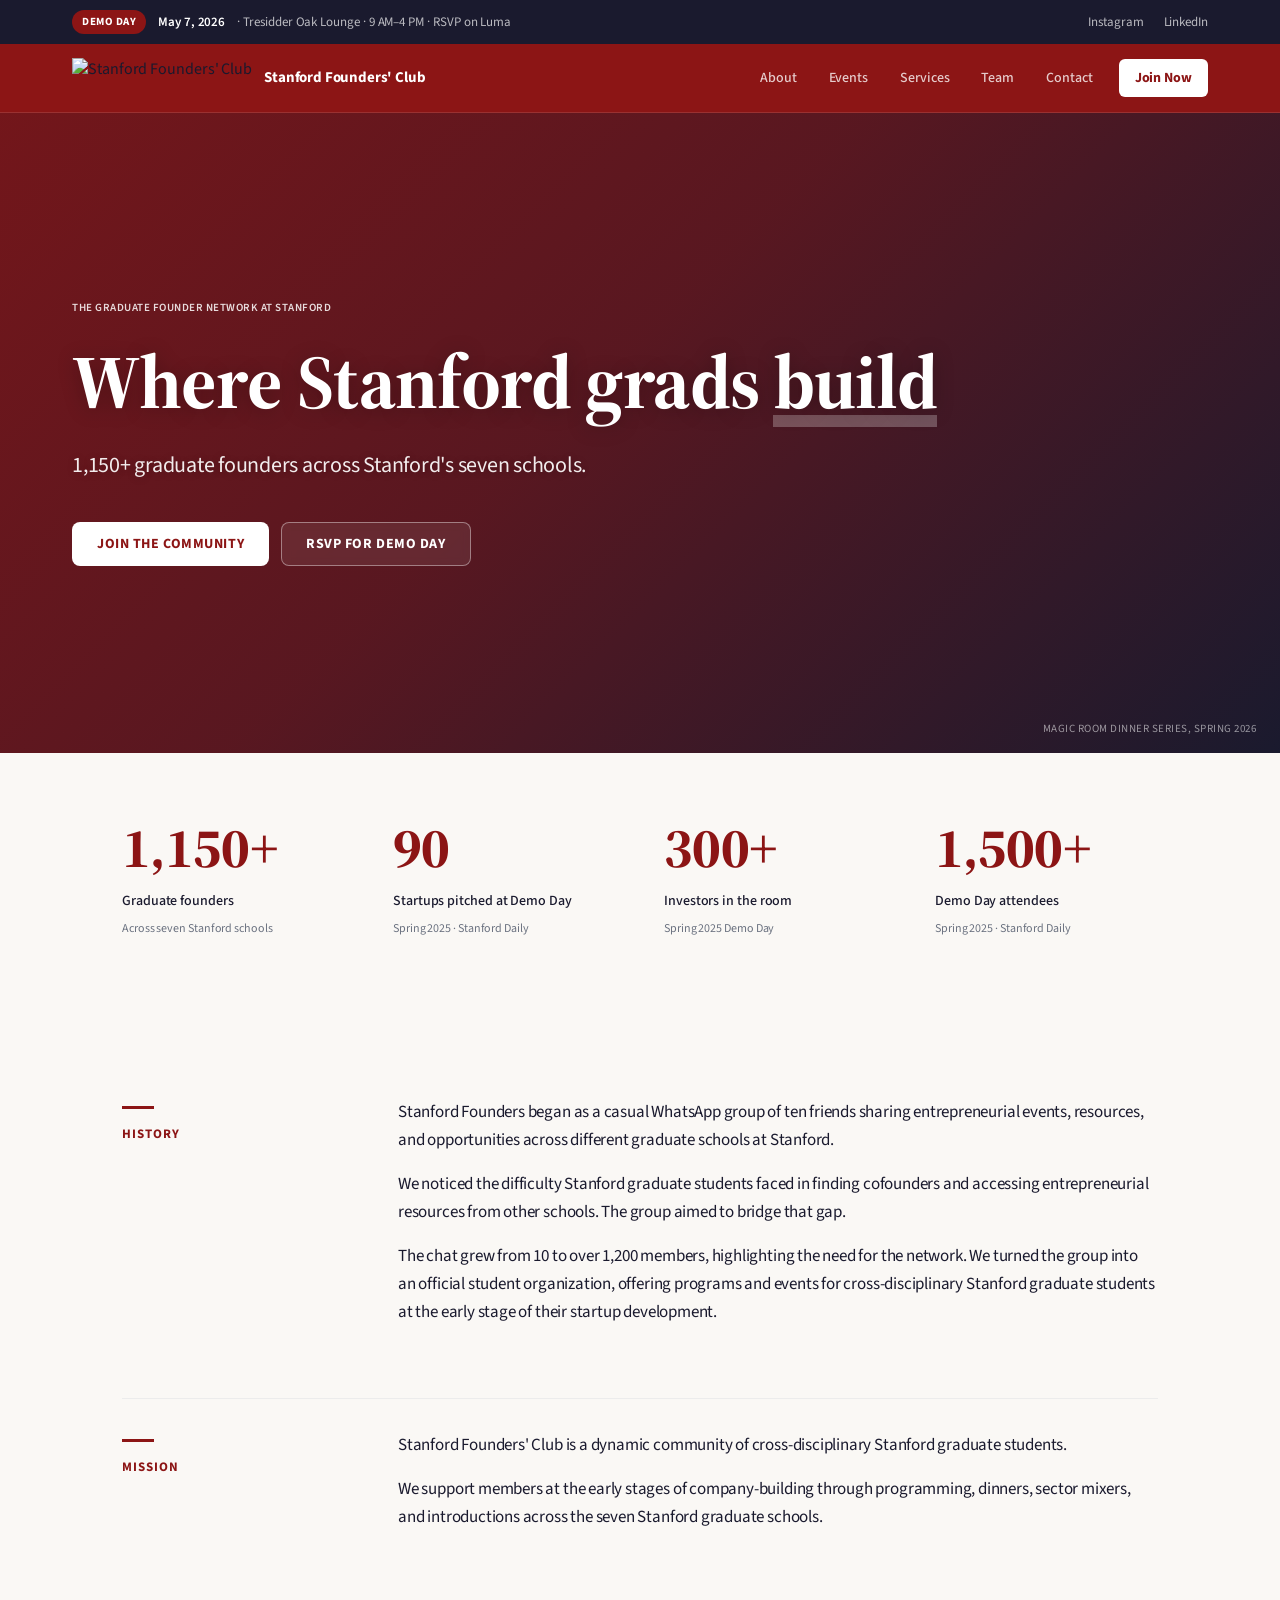
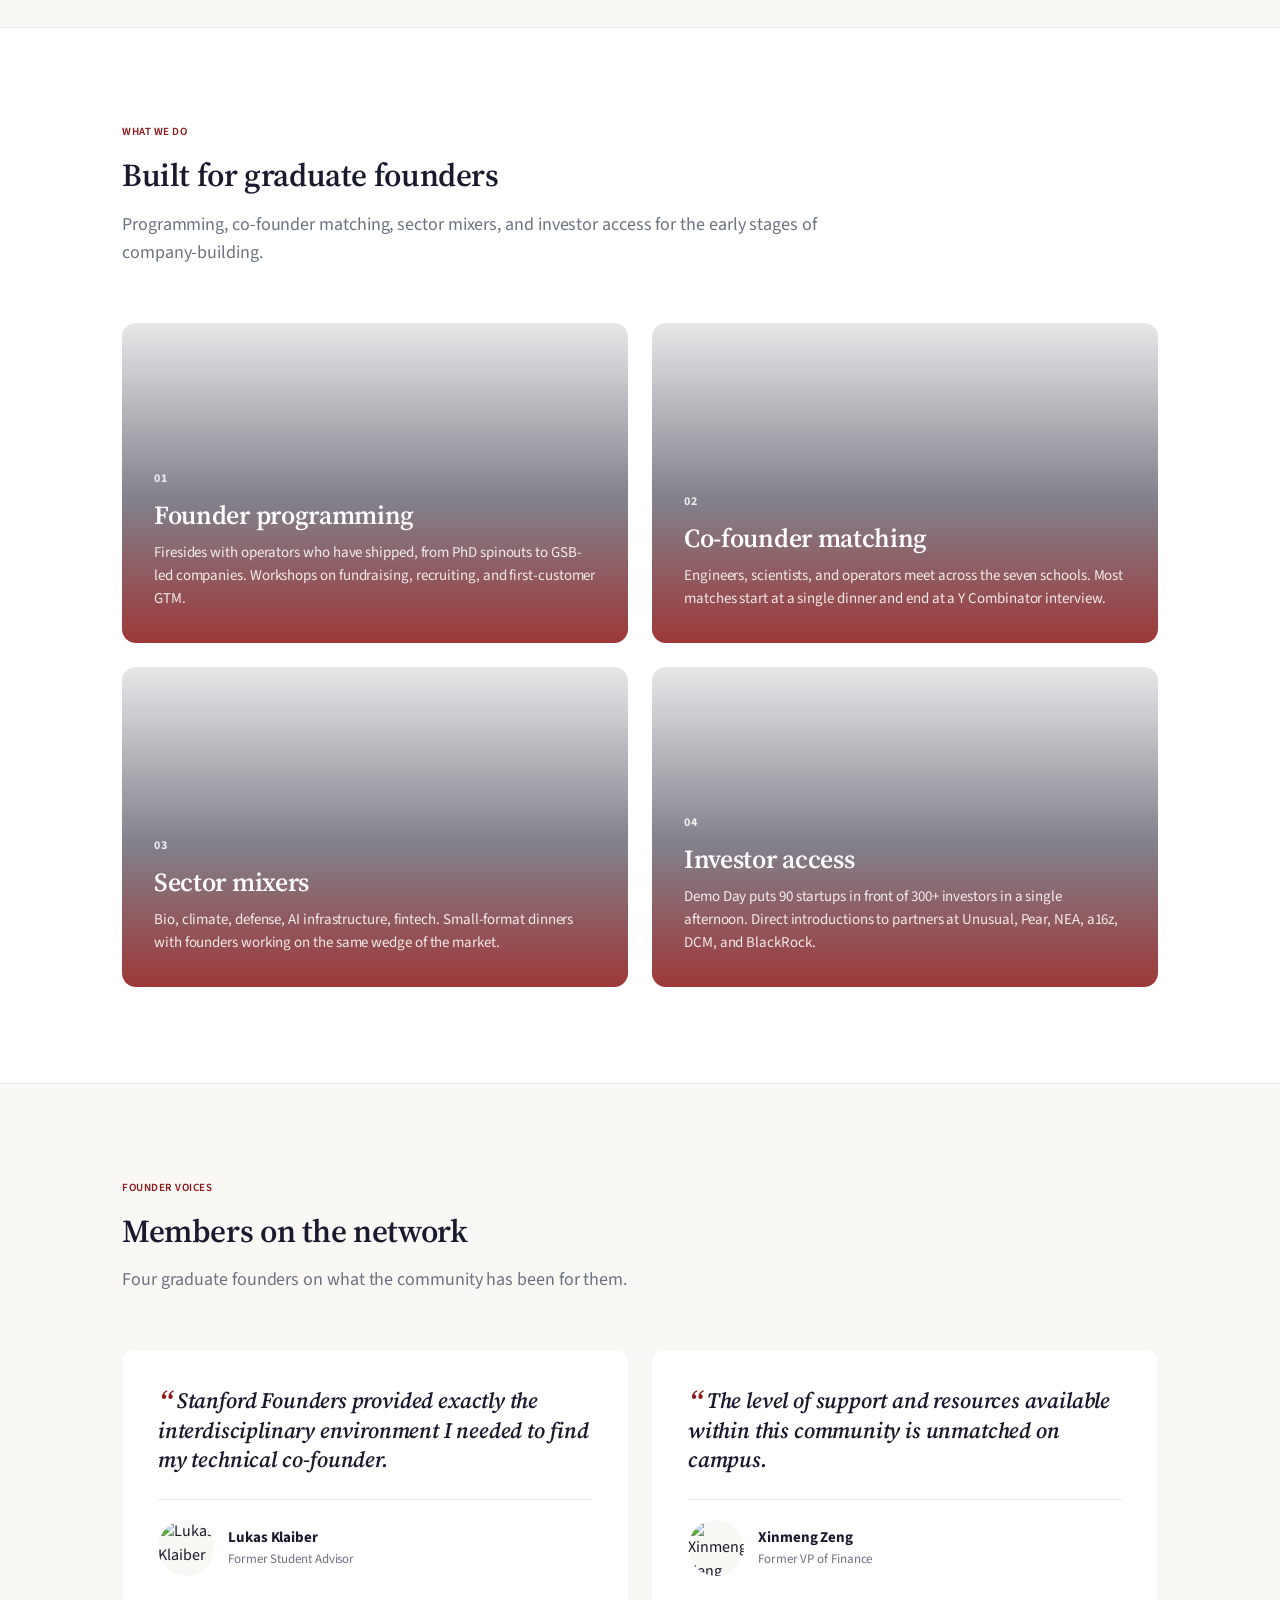
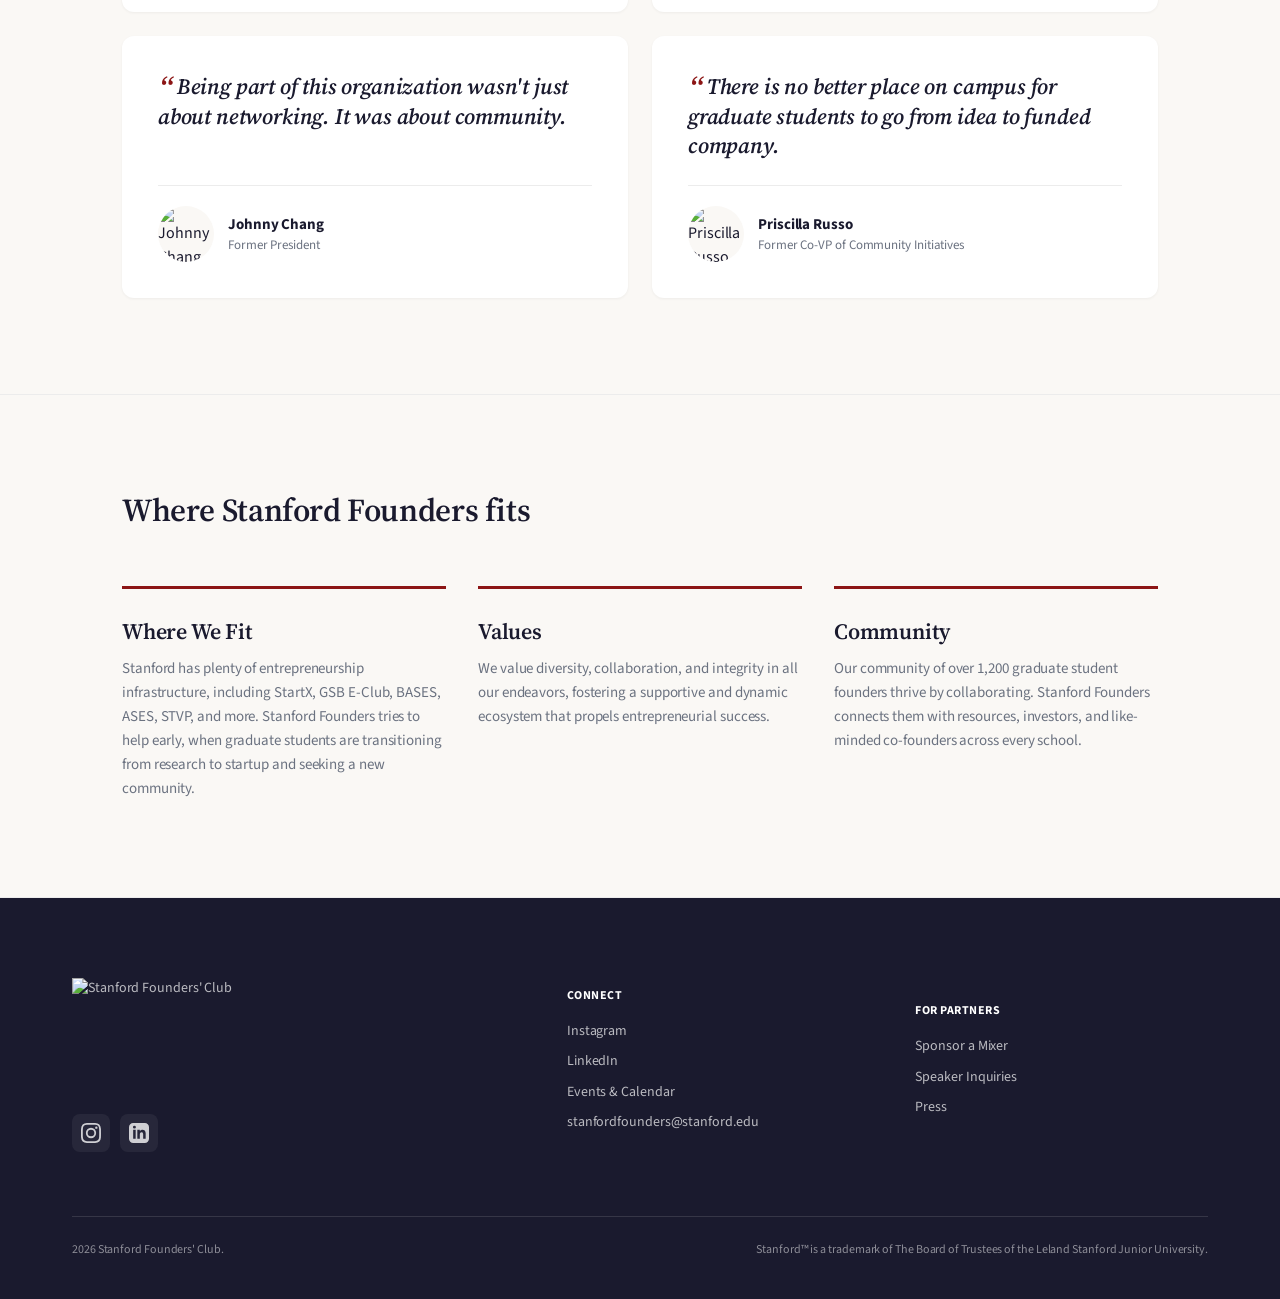
==== index.html @ bdd30718 "content + dark-mode polish home (index.html): - Drop "The shortest path from lab, classroom, or stud" ====
<!DOCTYPE html>
<html lang="en">
<head>
<meta charset="UTF-8">
<meta name="viewport" content="width=device-width, initial-scale=1.0">
<title>Stanford Founders | The graduate founder network at Stanford</title>
<meta name="description" content="Stanford Founders is the graduate founder community at Stanford. 1,150+ members across seven schools. Spring 2025 Demo Day: 90 startups, 300+ investors, 1,500+ attendees.">
<link rel="stylesheet" href="static/css/styles.css">
<script src="static/js/components.js" defer></script>
</head>
<body data-page="home">

<div id="header-placeholder"></div>

<header class="hero-photo">
  <div class="bg" style="background-image: url('images/events/networking-portrait.jpg');"></div>
  <div class="scrim"></div>
  <div class="wrap">
    <div class="eyebrow">The graduate founder network at Stanford</div>
    <h1>Where Stanford grads <span class="accent">build</span></h1>
    <p class="lede">
      1,150+ graduate founders across Stanford's seven schools.
    </p>
    <div class="actions">
      <a href="https://docs.google.com/forms/d/e/1FAIpQLSeqes6iVUMySVnBRsVfj0NS3DglEp27nJAKCu6xW58gtR0faw/viewform" target="_blank" rel="noopener" class="btn on-photo">Join the community</a>
      <a href="https://luma.com/achgqxtn" target="_blank" rel="noopener" class="btn on-photo-secondary">RSVP for Demo Day</a>
    </div>
  </div>
  <div class="photo-credit">Magic Room dinner series, Spring 2026</div>
</header>

<section class="stats">
  <div class="wrap-narrow">
    <div class="stats-grid">
      <div class="stat">
        <div class="num">1,150+</div>
        <div class="label">Graduate founders<span class="source">Across seven Stanford schools</span></div>
      </div>
      <div class="stat">
        <div class="num">90</div>
        <div class="label">Startups pitched at Demo Day<span class="source">Spring 2025 · Stanford Daily</span></div>
      </div>
      <div class="stat">
        <div class="num">300+</div>
        <div class="label">Investors in the room<span class="source">Spring 2025 Demo Day</span></div>
      </div>
      <div class="stat">
        <div class="num">1,500+</div>
        <div class="label">Demo Day attendees<span class="source">Spring 2025 · Stanford Daily</span></div>
      </div>
    </div>
  </div>
</section>

<section class="body tinted">
  <div class="wrap-narrow">
    <div class="prose-grid">
      <div class="label">History</div>
      <div>
        <p>Stanford Founders began as a casual WhatsApp group of ten friends sharing entrepreneurial events, resources, and opportunities across different graduate schools at Stanford.</p>
        <p>We noticed the difficulty Stanford graduate students faced in finding cofounders and accessing entrepreneurial resources from other schools. The group aimed to bridge that gap.</p>
        <p>The chat grew from 10 to over 1,200 members, highlighting the need for the network. We turned the group into an official student organization, offering programs and events for cross-disciplinary Stanford graduate students at the early stage of their startup development.</p>
      </div>
    </div>

    <div class="prose-grid">
      <div class="label">Mission</div>
      <div>
        <p>Stanford Founders' Club is a dynamic community of cross-disciplinary Stanford graduate students.</p>
        <p>We support members at the early stages of company-building through programming, dinners, sector mixers, and introductions across the seven Stanford graduate schools.</p>
      </div>
    </div>
  </div>
</section>

<section class="body" id="what-we-do">
  <div class="wrap-narrow">
    <div class="section-header">
      <div class="eyebrow">What we do</div>
      <h2>Built for graduate founders</h2>
      <p>Programming, co-founder matching, sector mixers, and investor access for the early stages of company-building.</p>
    </div>
    <div class="pillars-photo">

      <a class="pillar-photo" href="services.html">
        <div class="bg" style="background-image: url('images/events/team-community.jpeg');"></div>
        <div class="scrim"></div>
        <div class="num">01</div>
        <h3>Founder programming</h3>
        <p>Firesides with operators who have shipped, from PhD spinouts to GSB-led companies. Workshops on fundraising, recruiting, and first-customer GTM.</p>
      </a>

      <a class="pillar-photo" href="services.html">
        <div class="bg" style="background-image: url('images/events/magic-room-portrait.jpg');"></div>
        <div class="scrim"></div>
        <div class="num">02</div>
        <h3>Co-founder matching</h3>
        <p>Engineers, scientists, and operators meet across the seven schools. Most matches
          start at a single dinner and end at a Y Combinator interview.</p>
      </a>

      <a class="pillar-photo" href="services.html">
        <div class="bg" style="background-image: url('images/events/ai-social-event.jpeg');"></div>
        <div class="scrim"></div>
        <div class="num">03</div>
        <h3>Sector mixers</h3>
        <p>Bio, climate, defense, AI infrastructure, fintech. Small-format dinners with
          founders working on the same wedge of the market.</p>
      </a>

      <a class="pillar-photo" href="services.html">
        <div class="bg" style="background-image: url('images/events/demo-day-panel.jpg');"></div>
        <div class="scrim"></div>
        <div class="num">04</div>
        <h3>Investor access</h3>
        <p>Demo Day puts 90 startups in front of 300+ investors in a single afternoon.
          Direct introductions to partners at Unusual, Pear, NEA, a16z, DCM, and BlackRock.</p>
      </a>

    </div>
  </div>
</section>

<section class="body tinted">
  <div class="wrap-narrow">
    <div class="section-header">
      <div class="eyebrow">Founder voices</div>
      <h2>Members on the network</h2>
      <p>Four graduate founders on what the community has been for them.</p>
    </div>
    <div class="voices-photo">

      <article class="voice-photo">
        <p class="quote">Stanford Founders provided exactly the interdisciplinary
          environment I needed to find my technical co-founder.</p>
        <div class="attr">
          <img class="portrait" src="images/headshots/lukas.jpg" alt="Lukas Klaiber">
          <div class="who">
            <div class="name">Lukas Klaiber</div>
            <div class="role">Former Student Advisor</div>
          </div>
        </div>
      </article>

      <article class="voice-photo">
        <p class="quote">The level of support and resources available within this
          community is unmatched on campus.</p>
        <div class="attr">
          <img class="portrait" src="images/headshots/xinmeng.jpeg" alt="Xinmeng Zeng">
          <div class="who">
            <div class="name">Xinmeng Zeng</div>
            <div class="role">Former VP of Finance</div>
          </div>
        </div>
      </article>

      <article class="voice-photo">
        <p class="quote">Being part of this organization wasn't just about networking. It was about community.</p>
        <div class="attr">
          <img class="portrait" src="images/headshots/johnny.jpeg" alt="Johnny Chang">
          <div class="who">
            <div class="name">Johnny Chang</div>
            <div class="role">Former President</div>
          </div>
        </div>
      </article>

      <article class="voice-photo">
        <p class="quote">There is no better place on campus for graduate students to
          go from idea to funded company.</p>
        <div class="attr">
          <img class="portrait" src="images/headshots/pricilla.jpeg" alt="Priscilla Russo">
          <div class="who">
            <div class="name">Priscilla Russo</div>
            <div class="role">Former Co-VP of Community Initiatives</div>
          </div>
        </div>
      </article>

    </div>
  </div>
</section>

<section class="body tinted">
  <div class="wrap-narrow">
    <div class="section-header">
      <h2>Where Stanford Founders fits</h2>
    </div>
    <div class="principles">
      <div class="principle">
        <h3>Where We Fit</h3>
        <p>Stanford has plenty of entrepreneurship infrastructure, including StartX, GSB E-Club, BASES, ASES, STVP, and more. Stanford Founders tries to help early, when graduate students are transitioning from research to startup and seeking a new community.</p>
      </div>
      <div class="principle">
        <h3>Values</h3>
        <p>We value diversity, collaboration, and integrity in all our endeavors, fostering a supportive and dynamic ecosystem that propels entrepreneurial success.</p>
      </div>
      <div class="principle">
        <h3>Community</h3>
        <p>Our community of over 1,200 graduate student founders thrive by collaborating. Stanford Founders connects them with resources, investors, and like-minded co-founders across every school.</p>
      </div>
    </div>
  </div>
</section>

<div id="footer-placeholder"></div>

</body>
</html>
---- static/css/styles.css ----
/* ──────────────────────────────────────────────────────────────
   Stanford Founders' Club, site-rich stylesheet
   Image-led variant of brand/guidelines.md and brand/DESIGN.md (v2.1)
   Palette: Cardinal #8C1515 · Ink #1A1A2E · Parchment #FAF8F5 ·
            Steel #6B7280 · White #FFFFFF
   Type:    Source Serif 4 (display/headline/subhead/quote)
            Source Sans 3 (body/eyebrow/button)
   ────────────────────────────────────────────────────────────── */

@import url('https://fonts.googleapis.com/css2?family=Source+Sans+3:ital,wght@0,400;0,600;0,700;1,400&family=Source+Serif+4:ital,wght@0,600;0,700;1,600&display=swap');

*, *::before, *::after { box-sizing: border-box; margin: 0; padding: 0; }

:root {
  --cardinal: #8C1515;
  --cardinal-dark: #7A1212;
  --ink: #1A1A2E;
  --parchment: #FAF8F5;
  --steel: #6B7280;
  --white: #FFFFFF;
  --hairline: #ECECEC;
  --max: 1200px;
}

html { scroll-behavior: smooth; }

body {
  font-family: 'Source Sans 3', -apple-system, BlinkMacSystemFont, system-ui, sans-serif;
  background: var(--white);
  color: var(--ink);
  font-size: 16px;
  font-weight: 400;
  line-height: 1.47;
  letter-spacing: -0.005em;
  -webkit-font-smoothing: antialiased;
  -moz-osx-font-smoothing: grayscale;
}

/* Headings use Source Serif 4. Per type-scale spec: display hero 700/1.10/-0.012em,
   section headline + subhead 600/1.20–1.30/-0.012em / -0.008em. */
h1, h2, h3, .headline {
  font-family: 'Source Serif 4', Georgia, 'Times New Roman', serif;
  font-weight: 600;
  letter-spacing: -0.012em;
  line-height: 1.20;
}
h1 { font-weight: 700; line-height: 1.10; letter-spacing: -0.012em; }
a { color: inherit; text-decoration: none; }
img { max-width: 100%; display: block; }

.wrap { max-width: var(--max); margin: 0 auto; padding: 0 32px; }
.wrap-narrow { max-width: 1100px; margin: 0 auto; padding: 0 32px; }

/* ── Utility bar ── */
.utility {
  background: var(--ink);
  color: var(--white);
  font-size: 13px;
  letter-spacing: -0.005em;
}
.utility .wrap {
  display: flex;
  align-items: center;
  justify-content: space-between;
  padding-top: 10px;
  padding-bottom: 10px;
  gap: 16px;
}
.utility .demo-day {
  display: inline-flex;
  align-items: center;
  gap: 12px;
  color: var(--white);
  transition: opacity 0.15s;
}
.utility .demo-day:hover { opacity: 0.85; }
.utility .demo-day .pill {
  background: var(--cardinal);
  color: var(--white);
  font-size: 11px;
  font-weight: 700;
  text-transform: uppercase;
  letter-spacing: 0.5px;
  padding: 4px 10px;
  border-radius: 20px;
}
.utility .demo-day strong { font-weight: 600; }
.utility .demo-day .meta { color: rgba(255,255,255,0.7); }
.utility .social { display: inline-flex; gap: 20px; color: rgba(255,255,255,0.7); }
.utility .social a { transition: color 0.15s; }
.utility .social a:hover { color: var(--white); }

/* ── Primary navigation ── */
nav.primary {
  position: sticky;
  top: 0;
  z-index: 100;
  background: var(--cardinal);
  border-bottom: 1px solid rgba(255,255,255,0.12);
}
nav.primary .wrap {
  display: flex;
  align-items: center;
  justify-content: space-between;
  padding-top: 14px;
  padding-bottom: 14px;
}
nav.primary .brand {
  display: flex;
  align-items: center;
  gap: 12px;
}
nav.primary .brand img { height: 40px; width: auto; }
nav.primary .brand .name {
  color: var(--white);
  font-size: 15px;
  font-weight: 700;
  letter-spacing: -0.011em;
}
nav.primary .links { display: flex; align-items: center; gap: 4px; }
nav.primary .links a {
  color: rgba(255,255,255,0.78);
  font-size: 14px;
  font-weight: 500;
  padding: 8px 14px;
  border-radius: 6px;
  transition: color 0.15s, background 0.15s;
}
nav.primary .links a:hover { color: var(--white); background: rgba(255,255,255,0.08); }
nav.primary .links a.active { color: var(--white); background: rgba(255,255,255,0.12); }
nav.primary .links .cta {
  background: var(--white);
  color: var(--cardinal);
  font-weight: 700;
  margin-left: 8px;
  padding: 9px 16px;
}
nav.primary .links .cta:hover { background: var(--parchment); color: var(--cardinal); }

/* ── Hamburger toggle (mobile only — display:flex set in @media below) ── */
.nav-toggle {
  display: none;
  width: 44px;
  height: 44px;
  padding: 12px 10px;
  background: transparent;
  border: 0;
  border-radius: 8px;
  cursor: pointer;
  flex-direction: column;
  justify-content: space-between;
  align-items: stretch;
  /* Sit above the drawer so the icon (animated to ✕) stays clickable. */
  position: relative;
  z-index: 102;
}
.nav-toggle:hover { background: rgba(255, 255, 255, 0.08); }
.nav-toggle:focus-visible {
  outline: 2px solid var(--white);
  outline-offset: 2px;
}
.nav-toggle span {
  display: block;
  height: 2px;
  background: var(--white);
  border-radius: 1px;
  transform-origin: center;
  transition: transform 0.2s ease, opacity 0.15s ease;
}
.nav-toggle[aria-expanded="true"] span:nth-child(1) {
  transform: translateY(9px) rotate(45deg);
}
.nav-toggle[aria-expanded="true"] span:nth-child(2) {
  opacity: 0;
}
.nav-toggle[aria-expanded="true"] span:nth-child(3) {
  transform: translateY(-9px) rotate(-45deg);
}

/* ── Drawer backdrop (covers the page content while the menu is open) ── */
.nav-backdrop {
  position: fixed;
  inset: 0;
  background: rgba(10, 8, 12, 0.45);
  z-index: 99;
  opacity: 0;
  pointer-events: none;
  transition: opacity 0.2s ease;
}
.nav-backdrop.is-open {
  opacity: 1;
  pointer-events: auto;
}

/* Lock body scroll while the drawer is open. */
body.nav-locked { overflow: hidden; }

/* ── Buttons ── */
.btn {
  display: inline-flex;
  align-items: center;
  gap: 8px;
  font-weight: 700;
  font-size: 14px;
  line-height: 1.0;
  text-transform: uppercase;
  letter-spacing: 0.04em;
  padding: 14px 24px;
  border-radius: 8px;
  border: 1.5px solid transparent;
  cursor: pointer;
  transition: background 0.15s, color 0.15s, border-color 0.15s, transform 0.05s;
  font-family: 'Source Sans 3', -apple-system, BlinkMacSystemFont, system-ui, sans-serif;
}
.btn:active { transform: translateY(1px); }
.btn.primary { background: var(--cardinal); color: var(--white); }
.btn.primary:hover { background: var(--cardinal-dark); }
.btn.secondary { background: transparent; color: var(--ink); border-color: var(--ink); }
.btn.secondary:hover { background: var(--ink); color: var(--white); }
.btn.on-cardinal { background: var(--white); color: var(--cardinal); }
.btn.on-cardinal:hover { background: var(--parchment); }
.btn.on-cardinal-secondary {
  background: transparent;
  color: var(--white);
  border-color: rgba(255,255,255,0.5);
}
.btn.on-cardinal-secondary:hover { border-color: var(--white); background: rgba(255,255,255,0.08); }
.btn.on-photo {
  background: var(--white);
  color: var(--cardinal);
}
.btn.on-photo:hover { background: var(--parchment); }
.btn.on-photo-secondary {
  background: rgba(255,255,255,0.08);
  color: var(--white);
  border-color: rgba(255,255,255,0.4);
  backdrop-filter: blur(4px);
}
.btn.on-photo-secondary:hover { border-color: var(--white); background: rgba(255,255,255,0.18); }
.btn.full { width: 100%; justify-content: center; }
.btn:disabled, .btn[disabled] { opacity: 0.6; cursor: not-allowed; }

/* ── Hero with full-bleed photo ── */
.hero-photo {
  position: relative;
  min-height: 640px;
  background: var(--ink);
  color: var(--white);
  overflow: hidden;
  isolation: isolate;
}
.hero-photo .bg {
  position: absolute;
  inset: 0;
  background-size: cover;
  background-position: center;
  z-index: -2;
}
.hero-photo .scrim {
  position: absolute;
  inset: 0;
  background: linear-gradient(135deg,
    rgba(140, 21, 21, 0.78) 0%,
    rgba(140, 21, 21, 0.55) 45%,
    rgba(26, 26, 46, 0.70) 100%);
  z-index: -1;
}
.hero-photo .wrap {
  position: relative;
  display: flex;
  flex-direction: column;
  justify-content: center;
  min-height: 640px;
  padding-top: 96px;
  padding-bottom: 96px;
}
.hero-photo .eyebrow {
  font-size: 11px;
  font-weight: 600;
  text-transform: uppercase;
  letter-spacing: 0.5px;
  color: rgba(255,255,255,0.85);
  margin-bottom: 24px;
}
.hero-photo h1 {
  font-weight: 700;
  font-size: 76px;
  color: var(--white);
  max-width: 920px;
  margin-bottom: 24px;
  text-shadow: 0 2px 20px rgba(0,0,0,0.25);
}
.hero-photo h1 .accent { color: var(--white); position: relative; }
.hero-photo h1 .accent::after {
  content: "";
  position: absolute;
  left: 0;
  right: 0;
  bottom: 6px;
  height: 12px;
  background: rgba(255,255,255,0.25);
  z-index: -1;
}
.hero-photo p.lede {
  font-size: 22px;
  line-height: 1.55;
  color: rgba(255,255,255,0.92);
  max-width: 720px;
  margin-bottom: 40px;
  letter-spacing: -0.011em;
  text-shadow: 0 1px 10px rgba(0,0,0,0.2);
}
.hero-photo .actions { display: flex; gap: 12px; flex-wrap: wrap; }
.hero-photo .photo-credit {
  position: absolute;
  bottom: 16px;
  right: 24px;
  font-size: 11px;
  color: rgba(255,255,255,0.55);
  text-transform: uppercase;
  letter-spacing: 0.5px;
  z-index: 1;
}

/* ── Page hero (interior pages, smaller, with photo strip) ── */
.page-hero {
  position: relative;
  min-height: 380px;
  background: var(--ink);
  color: var(--white);
  overflow: hidden;
  isolation: isolate;
}
.page-hero .bg {
  position: absolute;
  inset: 0;
  background-size: cover;
  background-position: center;
  z-index: -2;
}
.page-hero .scrim {
  position: absolute;
  inset: 0;
  background: linear-gradient(135deg,
    rgba(140, 21, 21, 0.78) 0%,
    rgba(26, 26, 46, 0.78) 100%);
  z-index: -1;
}
.page-hero .wrap {
  position: relative;
  display: flex;
  flex-direction: column;
  justify-content: center;
  min-height: 380px;
  padding-top: 80px;
  padding-bottom: 64px;
}

/* Light variant: white bg, no scrim, ink text. Use when a header should not carry a photo. */
.page-hero.light {
  background: var(--white);
  color: var(--ink);
  border-bottom: 1px solid var(--hairline);
  min-height: auto;
}
.page-hero.light .scrim,
.page-hero.light .bg { display: none; }
.page-hero.light .wrap {
  min-height: auto;
  padding-top: 96px;
  padding-bottom: 72px;
}
.page-hero.light .eyebrow { color: var(--cardinal); }
.page-hero.light h1 { color: var(--ink); text-shadow: none; }
.page-hero.light p { color: var(--steel); }
.page-hero .eyebrow {
  font-size: 11px;
  font-weight: 600;
  text-transform: uppercase;
  letter-spacing: 0.5px;
  color: rgba(255,255,255,0.85);
  margin-bottom: 16px;
}
.page-hero h1 {
  font-weight: 700;
  font-size: 56px;
  color: var(--white);
  max-width: 820px;
  margin-bottom: 16px;
}
.page-hero p {
  font-size: 19px;
  color: rgba(255,255,255,0.88);
  line-height: 1.55;
  max-width: 720px;
  letter-spacing: -0.011em;
}

/* ── Stats strip ── */
.stats {
  background: var(--parchment);
  padding: 64px 0;
}
.stats-grid { display: grid; grid-template-columns: repeat(4, 1fr); gap: 48px; }
.stat .num {
  font-family: 'Source Serif 4', Georgia, 'Times New Roman', serif;
  font-weight: 700;
  font-size: 56px;
  color: var(--cardinal);
  line-height: 1.10;
  letter-spacing: -0.012em;
  margin-bottom: 12px;
}
.stat .label { font-size: 14px; line-height: 1.5; color: var(--ink); font-weight: 500; }
.stat .source { display: block; margin-top: 8px; font-size: 12px; color: var(--steel); font-weight: 400; }

/* ── Body section ── */
section.body {
  padding: 96px 0;
  border-bottom: 1px solid var(--hairline);
}
section.body.tinted { background: var(--parchment); }
section.body.dark { background: var(--ink); color: rgba(255,255,255,0.85); border-bottom: none; }
section.body.dark .section-header h2 { color: var(--white); }
section.body.dark .section-header p { color: rgba(255,255,255,0.7); }
section.body.dark .section-header .eyebrow { color: rgba(255,255,255,0.6); }

.section-header { margin-bottom: 56px; max-width: 760px; }
.section-header.center { margin-left: auto; margin-right: auto; text-align: center; }
.section-header .eyebrow {
  font-size: 11px;
  font-weight: 600;
  text-transform: uppercase;
  letter-spacing: 0.5px;
  color: var(--cardinal);
  margin-bottom: 16px;
}
.section-header h2 { font-weight: 600; font-size: 32px; color: var(--ink); margin-bottom: 16px; line-height: 1.20; letter-spacing: -0.012em; }
.section-header p { font-size: 18px; color: var(--steel); line-height: 1.55; }

/* ── Pillars (image cards) ── */
.pillars-photo {
  display: grid;
  grid-template-columns: repeat(2, 1fr);
  gap: 24px;
}
.pillar-photo {
  position: relative;
  border-radius: 14px;
  overflow: hidden;
  isolation: isolate;
  min-height: 320px;
  display: flex;
  flex-direction: column;
  justify-content: flex-end;
  padding: 32px;
  color: var(--white);
  cursor: pointer;
  transition: transform 0.2s;
}
.pillar-photo:hover { transform: translateY(-3px); }
.pillar-photo .bg {
  position: absolute;
  inset: 0;
  background-size: cover;
  background-position: center;
  z-index: -2;
  transition: transform 0.4s ease;
}
.pillar-photo:hover .bg { transform: scale(1.04); }
.pillar-photo .scrim {
  position: absolute;
  inset: 0;
  background: linear-gradient(180deg,
    rgba(26,26,46,0.10) 0%,
    rgba(26,26,46,0.55) 55%,
    rgba(140,21,21,0.85) 100%);
  z-index: -1;
}
.pillar-photo .num {
  font-size: 12px;
  font-weight: 700;
  color: rgba(255,255,255,0.85);
  letter-spacing: 0.5px;
  margin-bottom: 12px;
}
.pillar-photo h3 { font-weight: 600; font-size: 26px; color: var(--white); margin-bottom: 10px; line-height: 1.20; letter-spacing: -0.012em; }
.pillar-photo p { font-size: 15px; color: rgba(255,255,255,0.88); line-height: 1.55; max-width: 480px; }

/* ── Founder voices (with portraits) ── */
.voices-photo {
  display: grid;
  grid-template-columns: repeat(2, 1fr);
  gap: 24px;
}
.voice-photo {
  background: var(--white);
  border-radius: 12px;
  padding: 36px;
  box-shadow: 0 1px 3px rgba(0,0,0,0.05);
  display: flex;
  flex-direction: column;
}
.voice-photo .quote {
  font-family: 'Source Serif 4', Georgia, 'Times New Roman', serif;
  font-style: italic;
  font-weight: 600;
  font-size: 22px;
  line-height: 1.35;
  color: var(--ink);
  margin-bottom: 24px;
  letter-spacing: -0.008em;
  flex: 1;
}
.voice-photo .quote::before {
  content: "“";
  color: var(--cardinal);
  font-size: 32px;
  line-height: 0;
  vertical-align: -0.2em;
  margin-right: 4px;
}
.voice-photo .attr {
  display: flex;
  align-items: center;
  gap: 14px;
  padding-top: 20px;
  border-top: 1px solid var(--hairline);
}
.voice-photo .portrait {
  width: 56px;
  height: 56px;
  border-radius: 50%;
  object-fit: cover;
  flex-shrink: 0;
  background: var(--parchment);
}
.voice-photo .who .name { font-weight: 700; font-size: 15px; color: var(--ink); }
.voice-photo .who .role { font-size: 13px; color: var(--steel); }

/* ── Event gallery ── */
.gallery {
  display: grid;
  grid-template-columns: repeat(12, 1fr);
  grid-auto-rows: 220px;
  gap: 16px;
}
.gallery .item {
  position: relative;
  border-radius: 12px;
  overflow: hidden;
  background-size: cover;
  background-position: center;
  isolation: isolate;
}
.gallery .item::after {
  content: "";
  position: absolute;
  inset: 0;
  background: linear-gradient(180deg, rgba(0,0,0,0) 50%, rgba(0,0,0,0.55) 100%);
  z-index: 0;
}
.gallery .item .caption {
  position: absolute;
  bottom: 0;
  left: 0;
  right: 0;
  padding: 18px 20px;
  color: var(--white);
  z-index: 1;
}
.gallery .item .caption .label {
  font-size: 10px;
  font-weight: 700;
  text-transform: uppercase;
  letter-spacing: 0.5px;
  color: rgba(255,255,255,0.75);
  margin-bottom: 4px;
}
.gallery .item .caption h4 { font-size: 18px; font-weight: 700; color: var(--white); }

/* Layout pattern: 6/6/6/6/4/4/4 → 12-col grid */
.gallery .item.col-7 { grid-column: span 7; grid-row: span 2; }
.gallery .item.col-5 { grid-column: span 5; }
.gallery .item.col-6 { grid-column: span 6; }
.gallery .item.col-4 { grid-column: span 4; }

/* ── Principles ── */
.principles {
  display: grid;
  grid-template-columns: repeat(3, 1fr);
  gap: 32px;
}
.principle { border-top: 3px solid var(--cardinal); padding-top: 28px; }
.principle h3 { font-weight: 600; font-size: 22px; color: var(--ink); margin-bottom: 12px; line-height: 1.30; letter-spacing: -0.008em; }
.principle p { font-size: 15px; color: var(--steel); line-height: 1.6; }

/* ── Final CTA on photo ── */
.final-cta {
  position: relative;
  padding: 96px 0;
  color: var(--white);
  overflow: hidden;
  isolation: isolate;
  border-bottom: none;
}
.final-cta .bg {
  position: absolute; inset: 0; background-size: cover; background-position: center; z-index: -2;
}
.final-cta .scrim {
  position: absolute; inset: 0;
  background: linear-gradient(135deg, rgba(140,21,21,0.92) 0%, rgba(122,18,18,0.90) 100%);
  z-index: -1;
}
.final-cta .eyebrow {
  color: rgba(255,255,255,0.7);
  font-size: 11px;
  font-weight: 600;
  text-transform: uppercase;
  letter-spacing: 0.5px;
  margin-bottom: 16px;
}
.final-cta h2 {
  font-weight: 700;
  font-size: 48px;
  color: var(--white);
  max-width: 760px;
  margin-bottom: 20px;
}
.final-cta p {
  font-size: 19px;
  color: rgba(255,255,255,0.88);
  max-width: 640px;
  margin-bottom: 36px;
  line-height: 1.55;
  letter-spacing: -0.011em;
}
.final-cta .actions { display: flex; gap: 12px; flex-wrap: wrap; }

/* ── Two-column prose (about) ── */
.prose-grid {
  display: grid;
  grid-template-columns: 220px 1fr;
  gap: 56px;
  margin-bottom: 72px;
  padding-top: 32px;
  border-top: 1px solid var(--hairline);
}
.prose-grid:first-child { padding-top: 0; border-top: none; }
.prose-grid:last-child { margin-bottom: 0; }
.prose-grid .label {
  font-size: 13px;
  font-weight: 700;
  text-transform: uppercase;
  letter-spacing: 1px;
  color: var(--cardinal);
  position: relative;
  padding-top: 8px;
}
.prose-grid .label::before {
  content: "";
  display: block;
  width: 32px;
  height: 3px;
  background: var(--cardinal);
  margin-bottom: 16px;
}
.prose-grid h3 {
  font-size: 32px;
  color: var(--ink);
  font-weight: 600;
  margin-bottom: 20px;
  line-height: 1.20;
  letter-spacing: -0.012em;
}
.prose-grid p {
  font-size: 17px;
  color: var(--ink);
  line-height: 1.65;
  margin-bottom: 16px;
  letter-spacing: -0.011em;
}
.prose-grid p:last-child { margin-bottom: 0; }
.prose-grid img {
  border-radius: 10px;
  margin-top: 24px;
  width: 100%;
  height: auto;
}

/* ── Team grid (with photos) ── */
.team-section h2.subgroup {
  font-size: 14px;
  font-weight: 700;
  color: var(--ink);
  text-transform: uppercase;
  letter-spacing: 0.5px;
  margin: 56px 0 24px;
  padding-bottom: 12px;
  border-bottom: 1px solid var(--hairline);
}
.team-section h2.subgroup:first-child { margin-top: 0; }
.team-grid {
  display: grid;
  grid-template-columns: repeat(4, 1fr);
  gap: 24px;
}

/* Compact variant: smaller circle photos, centered text. Used for alumni rosters. */
.team-grid.compact {
  grid-template-columns: repeat(6, 1fr);
  gap: 12px;
}
.team-grid.compact .team-card {
  background: transparent;
  border: 1px solid transparent;
  border-radius: 10px;
  text-align: center;
  padding: 16px 8px 18px;
  transition: background 0.15s, border-color 0.15s;
}
.team-grid.compact .team-card:hover {
  background: var(--parchment);
  border-color: var(--hairline);
  transform: none;
  box-shadow: none;
}
.team-grid.compact .photo-block {
  width: 88px;
  height: 88px;
  margin: 0 auto 12px;
  border-radius: 50%;
  border: none;
  aspect-ratio: 1;
}
.team-grid.compact .photo-block img { border-radius: 50%; }
.team-grid.compact .info { padding: 0; }
.team-grid.compact .info .name {
  font-size: 13px;
  font-weight: 700;
  letter-spacing: -0.005em;
  margin-bottom: 2px;
  line-height: 1.25;
}
.team-grid.compact .info .role {
  font-size: 11px;
  font-weight: 500;
  line-height: 1.3;
  color: var(--steel);
}
.team-card {
  background: var(--white);
  border: 1px solid var(--hairline);
  border-radius: 10px;
  overflow: hidden;
  transition: border-color 0.15s, transform 0.15s, box-shadow 0.15s;
}
.team-card:hover {
  border-color: var(--cardinal);
  transform: translateY(-2px);
  box-shadow: 0 4px 16px rgba(0,0,0,0.06);
}
.team-card .photo-block {
  aspect-ratio: 1;
  overflow: hidden;
  background: var(--parchment);
  border-bottom: 1px solid var(--hairline);
}
.team-card .photo-block img {
  width: 100%;
  height: 100%;
  object-fit: cover;
  display: block;
}
.team-card .info { padding: 18px 20px 22px; }
.team-card .info .name { font-weight: 700; font-size: 16px; color: var(--ink); margin-bottom: 4px; }
.team-card .info .role { font-size: 13px; color: var(--cardinal); font-weight: 600; }

/* ── Services list with photos ── */
.services-list { display: flex; flex-direction: column; gap: 0; }
.service-row {
  display: grid;
  grid-template-columns: 1.1fr 1fr;
  gap: 56px;
  padding: 64px 0;
  border-bottom: 1px solid var(--hairline);
  align-items: center;
}
.service-row:last-child { border-bottom: none; }
.service-row.reverse { direction: rtl; }
.service-row.reverse > * { direction: ltr; }
.service-row .copy .num {
  font-size: 14px;
  font-weight: 700;
  color: var(--cardinal);
  letter-spacing: 0.5px;
  margin-bottom: 12px;
}
.service-row .copy h3 {
  font-size: 32px;
  color: var(--ink);
  font-weight: 700;
  margin-bottom: 12px;
}
.service-row .copy p {
  font-size: 16px;
  color: var(--ink);
  line-height: 1.6;
  margin-bottom: 16px;
}
.service-row .copy ul { list-style: none; margin-top: 16px; }
.service-row .copy li {
  font-size: 15px;
  color: var(--ink);
  padding: 6px 0 6px 20px;
  position: relative;
}
.service-row .copy li::before {
  content: "";
  position: absolute;
  left: 0;
  top: 14px;
  width: 6px;
  height: 6px;
  border-radius: 50%;
  background: var(--cardinal);
}
.service-row .copy .meta {
  margin-top: 24px;
  display: flex;
  gap: 24px;
  padding-top: 20px;
  border-top: 1px solid var(--hairline);
  font-size: 13px;
  color: var(--steel);
  flex-wrap: wrap;
}
.service-row .copy .meta strong {
  display: block;
  font-size: 11px;
  font-weight: 600;
  text-transform: uppercase;
  letter-spacing: 0.5px;
  color: var(--steel);
  margin-bottom: 4px;
}
.service-row .copy .meta span { color: var(--ink); font-weight: 500; }
.service-row .photo {
  border-radius: 12px;
  overflow: hidden;
  aspect-ratio: 4 / 3;
  background: var(--parchment);
}
.service-row .photo img { width: 100%; height: 100%; object-fit: cover; display: block; }

/* ── Calendar embed ── */
.calendar-block {
  background: var(--white);
  border: 1px solid var(--hairline);
  border-radius: 14px;
  overflow: hidden;
  box-shadow: 0 4px 20px rgba(0,0,0,0.04);
}
.calendar-header {
  display: flex;
  justify-content: space-between;
  align-items: center;
  padding: 24px 28px;
  border-bottom: 1px solid var(--hairline);
  flex-wrap: wrap;
  gap: 16px;
}
.calendar-header .title h3 {
  font-size: 18px;
  font-weight: 700;
  color: var(--ink);
  margin-bottom: 4px;
  letter-spacing: -0.011em;
}
.calendar-header .title p {
  font-size: 13px;
  color: var(--steel);
  margin: 0;
}
.calendar-header .sync { display: flex; gap: 8px; flex-wrap: wrap; }
.calendar-header .sync a {
  display: inline-flex;
  align-items: center;
  gap: 6px;
  font-size: 12px;
  font-weight: 600;
  color: var(--ink);
  background: var(--parchment);
  padding: 8px 14px;
  border-radius: 6px;
  border: 1px solid var(--hairline);
  transition: background 0.15s, border-color 0.15s, color 0.15s;
  letter-spacing: 0.2px;
}
.calendar-header .sync a:hover {
  background: var(--white);
  border-color: var(--cardinal);
  color: var(--cardinal);
}
.calendar-header .sync a.primary {
  background: var(--cardinal);
  color: var(--white);
  border-color: var(--cardinal);
}
.calendar-header .sync a.primary:hover {
  background: var(--cardinal-dark);
  color: var(--white);
}
.calendar-embed { position: relative; width: 100%; background: var(--parchment); }
.calendar-embed iframe {
  display: block;
  width: 100%;
  height: 700px;
  border: none;
}
.calendar-foot {
  display: flex;
  justify-content: space-between;
  align-items: center;
  padding: 18px 28px;
  border-top: 1px solid var(--hairline);
  font-size: 13px;
  color: var(--steel);
  flex-wrap: wrap;
  gap: 12px;
}
.calendar-foot a { color: var(--cardinal); font-weight: 600; }
.calendar-foot a:hover { text-decoration: underline; }

/* ── Photo band: full-bleed 3-up image strip, no captions ──
   Used as a visual divider between content sections. */
.photo-band {
  display: grid;
  grid-template-columns: repeat(3, 1fr);
  gap: 0;
  height: 460px;
  width: 100%;
}
.photo-band .item {
  background-size: cover;
  background-position: center;
  position: relative;
}
@media (max-width: 880px) {
  .photo-band {
    grid-template-columns: 1fr;
    height: auto;
  }
  .photo-band .item {
    height: 220px;
  }
}

/* ── Tight body section: compressed vertical padding ──
   Use on pages with multiple stacked content sections. */
section.body.tight { padding: 56px 0; }
@media (max-width: 880px) { section.body.tight { padding: 40px 0; } }

/* ── Logo grid (for sponsors and investors) ──
   Even-sized cells, logos centered, grayscale-ish on dark to keep
   visual cohesion, full color on hover. */
.logo-grid {
  display: grid;
  grid-template-columns: repeat(6, 1fr);
  gap: 16px;
}
.logo-cell {
  background: var(--white);
  border: 1px solid var(--hairline);
  border-radius: 10px;
  aspect-ratio: 16 / 9;
  display: flex;
  align-items: center;
  justify-content: center;
  padding: 22px;
  transition: border-color 0.15s, transform 0.15s, box-shadow 0.15s;
}
.logo-cell:hover {
  border-color: var(--cardinal);
  transform: translateY(-2px);
  box-shadow: 0 4px 16px rgba(0,0,0,0.06);
}
.logo-cell img {
  max-width: 100%;
  max-height: 100%;
  object-fit: contain;
  width: auto;
  height: auto;
}

/* Large variant: fewer cells per row, taller cells, more padding.
   Use for sponsor rosters where each logo deserves more presence. */
.logo-grid.large {
  grid-template-columns: repeat(5, 1fr);
  gap: 20px;
}
.logo-grid.large .logo-cell {
  aspect-ratio: 4 / 3;
  padding: 36px;
}

@media (max-width: 880px) {
  .logo-grid { grid-template-columns: repeat(3, 1fr); }
  .logo-grid.large { grid-template-columns: repeat(3, 1fr); }
  .logo-grid.large .logo-cell { padding: 24px; }
}
@media (max-width: 480px) {
  .logo-grid { grid-template-columns: repeat(2, 1fr); }
  .logo-grid.large { grid-template-columns: repeat(2, 1fr); }
}

/* ── Placeholder block (for upcoming content like Demo Day recap) ── */
.placeholder-block {
  border: 1.5px dashed var(--hairline);
  border-radius: 14px;
  padding: 96px 32px;
  text-align: center;
  background: transparent;
}
.placeholder-block p {
  font-size: 14px;
  color: var(--steel);
  margin: 0;
  letter-spacing: 0.2px;
}

/* ── Luma archive card (large tasteful link) ── */
.luma-card {
  display: grid;
  grid-template-columns: 1fr auto;
  align-items: center;
  gap: 32px;
  background: var(--ink);
  color: var(--white);
  border-radius: 14px;
  padding: 40px 48px;
  text-decoration: none;
  position: relative;
  overflow: hidden;
  transition: transform 0.15s, box-shadow 0.15s;
  isolation: isolate;
}
.luma-card::before {
  content: "";
  position: absolute;
  inset: 0;
  background: linear-gradient(135deg, rgba(140,21,21,0) 40%, rgba(140,21,21,0.35) 100%);
  z-index: -1;
}
.luma-card:hover {
  transform: translateY(-2px);
  box-shadow: 0 10px 32px rgba(26,26,46,0.18);
}
.luma-card .eyebrow {
  font-size: 11px;
  font-weight: 600;
  text-transform: uppercase;
  letter-spacing: 0.5px;
  color: rgba(255,255,255,0.65);
  margin-bottom: 12px;
}
.luma-card h3 {
  font-size: 32px;
  font-weight: 600;
  color: var(--white);
  letter-spacing: -0.012em;
  margin-bottom: 10px;
  line-height: 1.20;
}
.luma-card p {
  font-size: 16px;
  line-height: 1.55;
  color: rgba(255,255,255,0.78);
  max-width: 560px;
  margin: 0;
}
.luma-card .arrow {
  display: inline-flex;
  align-items: center;
  justify-content: center;
  width: 64px;
  height: 64px;
  border-radius: 50%;
  background: var(--white);
  color: var(--cardinal);
  font-size: 28px;
  font-weight: 700;
  flex-shrink: 0;
  transition: transform 0.15s, box-shadow 0.15s;
  box-shadow: 0 1px 0 rgba(255,255,255,0.15) inset, 0 6px 18px rgba(0,0,0,0.25);
}
.luma-card:hover .arrow {
  transform: translateX(4px);
  box-shadow: 0 1px 0 rgba(255,255,255,0.2) inset, 0 8px 22px rgba(0,0,0,0.32);
}

@media (max-width: 720px) {
  .luma-card {
    grid-template-columns: 1fr;
    padding: 32px;
    gap: 24px;
  }
  .luma-card h3 { font-size: 24px; }
  .luma-card .arrow { width: 52px; height: 52px; font-size: 22px; }
}

/* ── Contact ── */
.contact-grid {
  display: grid;
  grid-template-columns: 1fr 1.2fr;
  gap: 64px;
  align-items: start;
}
.contact-info h3 {
  font-size: 18px;
  color: var(--ink);
  font-weight: 700;
  margin-bottom: 8px;
  margin-top: 28px;
}
.contact-info h3:first-child { margin-top: 0; }
.contact-info p, .contact-info a {
  font-size: 15px;
  color: var(--steel);
  line-height: 1.6;
}
.contact-info a { color: var(--cardinal); font-weight: 500; }
.contact-info a:hover { text-decoration: underline; }

.contact-form {
  background: var(--parchment);
  border-radius: 12px;
  padding: 36px;
}
.field { margin-bottom: 20px; }
.field-row { display: grid; grid-template-columns: 1fr 1fr; gap: 16px; margin-bottom: 20px; }
.field-row .field { margin-bottom: 0; }
.field label {
  display: block;
  font-size: 11px;
  font-weight: 600;
  text-transform: uppercase;
  letter-spacing: 0.5px;
  color: var(--steel);
  margin-bottom: 8px;
}
.field input, .field textarea {
  width: 100%;
  font-family: inherit;
  font-size: 15px;
  letter-spacing: -0.011em;
  color: var(--ink);
  background: var(--white);
  border: 1px solid #DDD;
  border-radius: 6px;
  padding: 12px 14px;
  transition: border-color 0.15s, box-shadow 0.15s;
}
.field textarea { min-height: 140px; resize: vertical; line-height: 1.55; }
.field input:focus, .field textarea:focus {
  outline: none;
  border-color: var(--cardinal);
  box-shadow: 0 0 0 3px rgba(140,21,21,0.15);
}
.form-status { font-size: 13px; color: var(--steel); margin-top: 16px; min-height: 20px; }
.form-status.ok, .form-status.err { color: var(--cardinal); font-weight: 600; }

/* ── Footer ── */
footer.site {
  background: var(--ink);
  color: rgba(255,255,255,0.7);
  padding: 80px 0 40px;
  font-size: 14px;
}
footer.site .grid {
  display: grid;
  grid-template-columns: 1.5fr 1fr 1fr;
  gap: 56px;
  margin-bottom: 64px;
  align-items: center;
}
footer.site .brand-block {
  display: flex;
  flex-direction: column;
  align-items: flex-start;
  gap: 24px;
}
footer.site .brand-block img { height: 112px; width: auto; margin-bottom: 0; }
footer.site .social-icons {
  display: inline-flex;
  gap: 10px;
}
footer.site .social-icons a {
  display: inline-flex;
  align-items: center;
  justify-content: center;
  width: 38px;
  height: 38px;
  border-radius: 8px;
  background: rgba(255, 255, 255, 0.06);
  color: rgba(255, 255, 255, 0.78);
  transition: color 0.15s, background 0.15s, transform 0.15s;
}
footer.site .social-icons a:hover {
  background: rgba(255, 255, 255, 0.16);
  color: var(--white);
  transform: translateY(-1px);
}
footer.site .social-icons svg { display: block; }
footer.site .brand-block p {
  font-size: 14px;
  color: rgba(255,255,255,0.6);
  max-width: 320px;
  line-height: 1.6;
}
footer.site h4 {
  color: var(--white);
  font-size: 12px;
  font-weight: 700;
  text-transform: uppercase;
  letter-spacing: 0.5px;
  margin-bottom: 16px;
}
footer.site ul { list-style: none; }
footer.site li { margin-bottom: 10px; }
footer.site a { color: rgba(255,255,255,0.7); transition: color 0.15s; }
footer.site a:hover { color: var(--white); }
footer.site .legal {
  border-top: 1px solid rgba(255,255,255,0.12);
  padding-top: 24px;
  display: flex;
  justify-content: space-between;
  flex-wrap: wrap;
  gap: 16px;
  font-size: 12px;
  color: rgba(255,255,255,0.5);
}

/* ── Responsive ── */
@media (max-width: 1024px) {
  .hero-photo h1 { font-size: 60px; }
  .gallery .item.col-7 { grid-column: span 12; grid-row: span 1; }
  .gallery .item.col-5, .gallery .item.col-6, .gallery .item.col-4 { grid-column: span 6; }
}
@media (max-width: 880px) {
  .hero-photo { min-height: 520px; }
  .hero-photo .wrap { min-height: 520px; padding-top: 64px; padding-bottom: 64px; }
  .hero-photo h1 { font-size: 44px; }
  .hero-photo p.lede { font-size: 18px; }
  .page-hero { min-height: 280px; }
  .page-hero .wrap { min-height: 280px; padding-top: 56px; padding-bottom: 56px; }
  .page-hero h1 { font-size: 38px; }
  .stats-grid { grid-template-columns: repeat(2, 1fr); gap: 32px; }
  .pillars-photo, .voices-photo { grid-template-columns: 1fr; }
  .principles { grid-template-columns: 1fr; gap: 24px; }
  .section-header h2 { font-size: 32px; }
  .final-cta h2 { font-size: 34px; }
  section.body { padding: 64px 0; }
  footer.site .grid { grid-template-columns: 1fr 1fr; gap: 32px; }

  /* Mobile nav: hamburger replaces the inline links, .links becomes
     a slide-in drawer anchored to the right. */
  .nav-toggle { display: flex; }
  nav.primary .brand .name { display: none; }
  nav.primary .wrap { padding-top: 10px; padding-bottom: 10px; }
  nav.primary .links {
    position: fixed;
    top: 0;
    right: 0;
    bottom: 0;
    width: 280px;
    max-width: 82vw;
    background: var(--cardinal);
    flex-direction: column;
    align-items: stretch;
    gap: 4px;
    padding: 76px 20px 32px;
    transform: translateX(100%);
    transition: transform 0.25s ease-out;
    z-index: 101;
    box-shadow: -8px 0 32px rgba(0, 0, 0, 0.25);
    overflow-y: auto;
    /* Avoid the drawer being clipped by sticky-nav's own stacking. */
    -webkit-overflow-scrolling: touch;
  }
  nav.primary .links.is-open { transform: translateX(0); }
  nav.primary .links a {
    display: block;
    padding: 14px 16px;
    font-size: 17px;
    font-weight: 500;
    color: var(--white);
    border-radius: 8px;
  }
  nav.primary .links a:hover,
  nav.primary .links a.active {
    background: rgba(255, 255, 255, 0.12);
  }
  nav.primary .links .cta {
    margin-left: 0;
    margin-top: 16px;
    text-align: center;
    background: var(--white);
    color: var(--cardinal);
  }

  .utility .wrap { flex-direction: column; align-items: flex-start; gap: 8px; }
  .utility .demo-day { flex-wrap: wrap; }
  .prose-grid { grid-template-columns: 1fr; gap: 16px; }
  .team-grid { grid-template-columns: repeat(2, 1fr); }
  .team-grid.compact { grid-template-columns: repeat(3, 1fr); }
  .service-row { grid-template-columns: 1fr; gap: 24px; padding: 48px 0; }
  .service-row.reverse { direction: ltr; }
  .contact-grid { grid-template-columns: 1fr; gap: 32px; }
  .field-row { grid-template-columns: 1fr; gap: 0; margin-bottom: 0; }
  .field-row .field { margin-bottom: 20px; }
  .gallery { grid-auto-rows: 180px; }
  .gallery .item { grid-column: span 12 !important; }
}
@media (max-width: 480px) {
  .wrap { padding: 0 20px; }
  .hero-photo h1 { font-size: 36px; }
  .page-hero h1 { font-size: 30px; }
  .stat .num { font-size: 42px; }
  .final-cta h2 { font-size: 28px; }
  footer.site .grid { grid-template-columns: 1fr; }
  .team-grid { grid-template-columns: 1fr; }
  .contact-form { padding: 24px; }
}

/* ──────────────────────────────────────────────────────────────
   Dark mode — prefers-color-scheme: dark
   Three-tier elevation, warm-leaning palette.

   Background tiers:
     body        #13111C  — warm deep purple-navy (canvas)
     tinted      #1A1A2E  — Ink (alternation, brand-anchor)
     surface     #23202E  — elevated card surfaces
     hover       #2A2638  — interactive hover state

   Text hierarchy (warm):
     bright      #FFFAEB  — h1 + key emphasis
     primary     #F5F2EC  — h2 / h3 / quotes
     body        #D4CDC2  — long-form reading text
     muted       #A8A29E  — descriptive / metadata

   Hairlines    #2A2638  — cardinal-tinted dark divider
   Cardinal #8C1515 stays unchanged (brand-locked anchor).
   Footer + utility bar stay Ink in both modes.
   ────────────────────────────────────────────────────────────── */
@media (prefers-color-scheme: dark) {
  :root {
    --hairline: #2A2638;
  }

  body {
    background: #13111C;
    color: #F5F2EC;
  }

  /* Light page-hero variant: warm dark canvas with a subtle
     Cardinal radial glow at the top so the page doesn't read as
     a flat dark slab. */
  .page-hero.light {
    background:
      radial-gradient(ellipse 110% 90% at 50% 0%, rgba(140, 21, 21, 0.10) 0%, transparent 65%),
      #13111C;
    border-bottom-color: #2A2638;
  }
  .page-hero.light h1 { color: #FFFAEB; }
  .page-hero.light p { color: #D4CDC2; }

  /* Stats strip — Ink alternation tier */
  .stats { background: #1A1A2E; }
  .stat .label { color: #F5F2EC; }
  .stat .source { color: #A8A29E; }

  /* Body sections + alternation */
  section.body { border-bottom-color: #2A2638; }
  section.body.tinted { background: #1A1A2E; }

  /* Section headers */
  .section-header h2 { color: #FFFAEB; }
  .section-header p { color: #A8A29E; }

  /* Voice cards — elevated surface tier (sit clearly above tinted bg) */
  .voice-photo {
    background: #23202E;
    box-shadow: 0 2px 8px rgba(0,0,0,0.35);
  }
  .voice-photo .quote { color: #F5F2EC; }
  .voice-photo .attr { border-top-color: #2A2638; }
  .voice-photo .who .name { color: #FFFAEB; }
  .voice-photo .who .role { color: #A8A29E; }
  .voice-photo .portrait { background: #2A2638; }

  /* Principles / combined info section */
  .principle h3 { color: #FFFAEB; }
  .principle p { color: #A8A29E; }

  /* Prose grid (History on Home + About) — warm cream body */
  .prose-grid { border-top-color: #2A2638; }
  .prose-grid h3 { color: #FFFAEB; }
  .prose-grid p { color: #D4CDC2; }

  /* Team section */
  .team-section h2.subgroup {
    color: #FFFAEB;
    border-bottom-color: #2A2638;
  }
  .team-card {
    background: #23202E;
    border-color: #2A2638;
  }
  .team-card:hover {
    border-color: var(--cardinal);
    background: #2A2638;
    box-shadow: 0 6px 20px rgba(0,0,0,0.45);
  }
  .team-card .photo-block {
    background: #2A2638;
    border-bottom-color: #2A2638;
  }
  .team-card .info .name { color: #FFFAEB; }
  /* Officer role: warm white in dark mode (Cardinal Red on warm dark
     canvas reads as muddy/over-saturated). The .team-grid.compact
     override below keeps alumni roles in muted gray. */
  .team-card .info .role { color: #FFFAEB; }

  /* Compact team grid (alumni) — transparent default, surface on hover */
  .team-grid.compact .team-card {
    background: transparent;
    border-color: transparent;
  }
  .team-grid.compact .team-card:hover {
    background: #1A1A2E;
    border-color: #2A2638;
  }
  .team-grid.compact .info .role { color: #A8A29E; }

  /* Services list — warm body copy */
  .service-row { border-bottom-color: #2A2638; }
  .service-row .copy h3 { color: #FFFAEB; }
  .service-row .copy p { color: #D4CDC2; }
  .service-row .copy li { color: #D4CDC2; }
  .service-row .copy .meta {
    border-top-color: #2A2638;
    color: #A8A29E;
  }
  .service-row .copy .meta strong { color: #A8A29E; }
  .service-row .copy .meta span { color: #F5F2EC; }
  .service-row .photo { background: #23202E; }

  /* Luma archive card — bold Cardinal so it pops on dark canvas */
  .luma-card {
    background: var(--cardinal);
  }
  .luma-card::before {
    background: linear-gradient(135deg, rgba(255,255,255,0.04) 0%, rgba(0,0,0,0.20) 100%);
  }
  .luma-card:hover {
    box-shadow: 0 14px 40px rgba(0,0,0,0.6);
  }

  /* Placeholder block (Demo Day recap) — warmer dashed border */
  .placeholder-block {
    border-color: #2A2638;
    background: rgba(35, 32, 46, 0.4);
  }
  .placeholder-block p { color: #A8A29E; }

  /* Logo grid in dark mode — keep cells pure white so partner logos
     (many of which are designed for white surfaces) render correctly
     without ghosting against a tinted background. */
  .logo-cell {
    background: var(--white);
    border-color: #2A2638;
  }
  .logo-cell:hover {
    border-color: var(--cardinal);
    box-shadow: 0 6px 20px rgba(0,0,0,0.5);
  }

  /* Outline button flips to warm parchment */
  .btn.secondary {
    color: #F5F2EC;
    border-color: #F5F2EC;
  }
  .btn.secondary:hover {
    background: #F5F2EC;
    color: #13111C;
  }

  /* Contact + form — explicit elevated card with deep input wells */
  .contact-info h3 { color: #FFFAEB; }
  .contact-info p { color: #A8A29E; }
  .contact-form {
    background: #23202E;
    border: 1px solid #2A2638;
    box-shadow: 0 4px 24px rgba(0,0,0,0.35);
  }
  .field input,
  .field textarea {
    background: #13111C;
    border-color: #3A3245;
    color: #F5F2EC;
  }
  .field input::placeholder,
  .field textarea::placeholder {
    color: #6B7280;
  }
  .field input:focus,
  .field textarea:focus {
    border-color: var(--cardinal);
    box-shadow: 0 0 0 3px rgba(140, 21, 21, 0.25);
  }
  .field label { color: #A8A29E; }

  /* Calendar block (kept for completeness if reused) */
  .calendar-block {
    background: #23202E;
    border-color: #2A2638;
  }
  .calendar-header { border-bottom-color: #2A2638; }
  .calendar-header .title h3 { color: #FFFAEB; }
  .calendar-header .title p { color: #A8A29E; }
  .calendar-header .sync a {
    background: #1A1A2E;
    color: #F5F2EC;
    border-color: #2A2638;
  }
  .calendar-header .sync a:hover {
    background: #2A2638;
    color: #F5F2EC;
    border-color: var(--cardinal);
  }
  .calendar-foot {
    border-top-color: #2A2638;
    color: #A8A29E;
  }
}
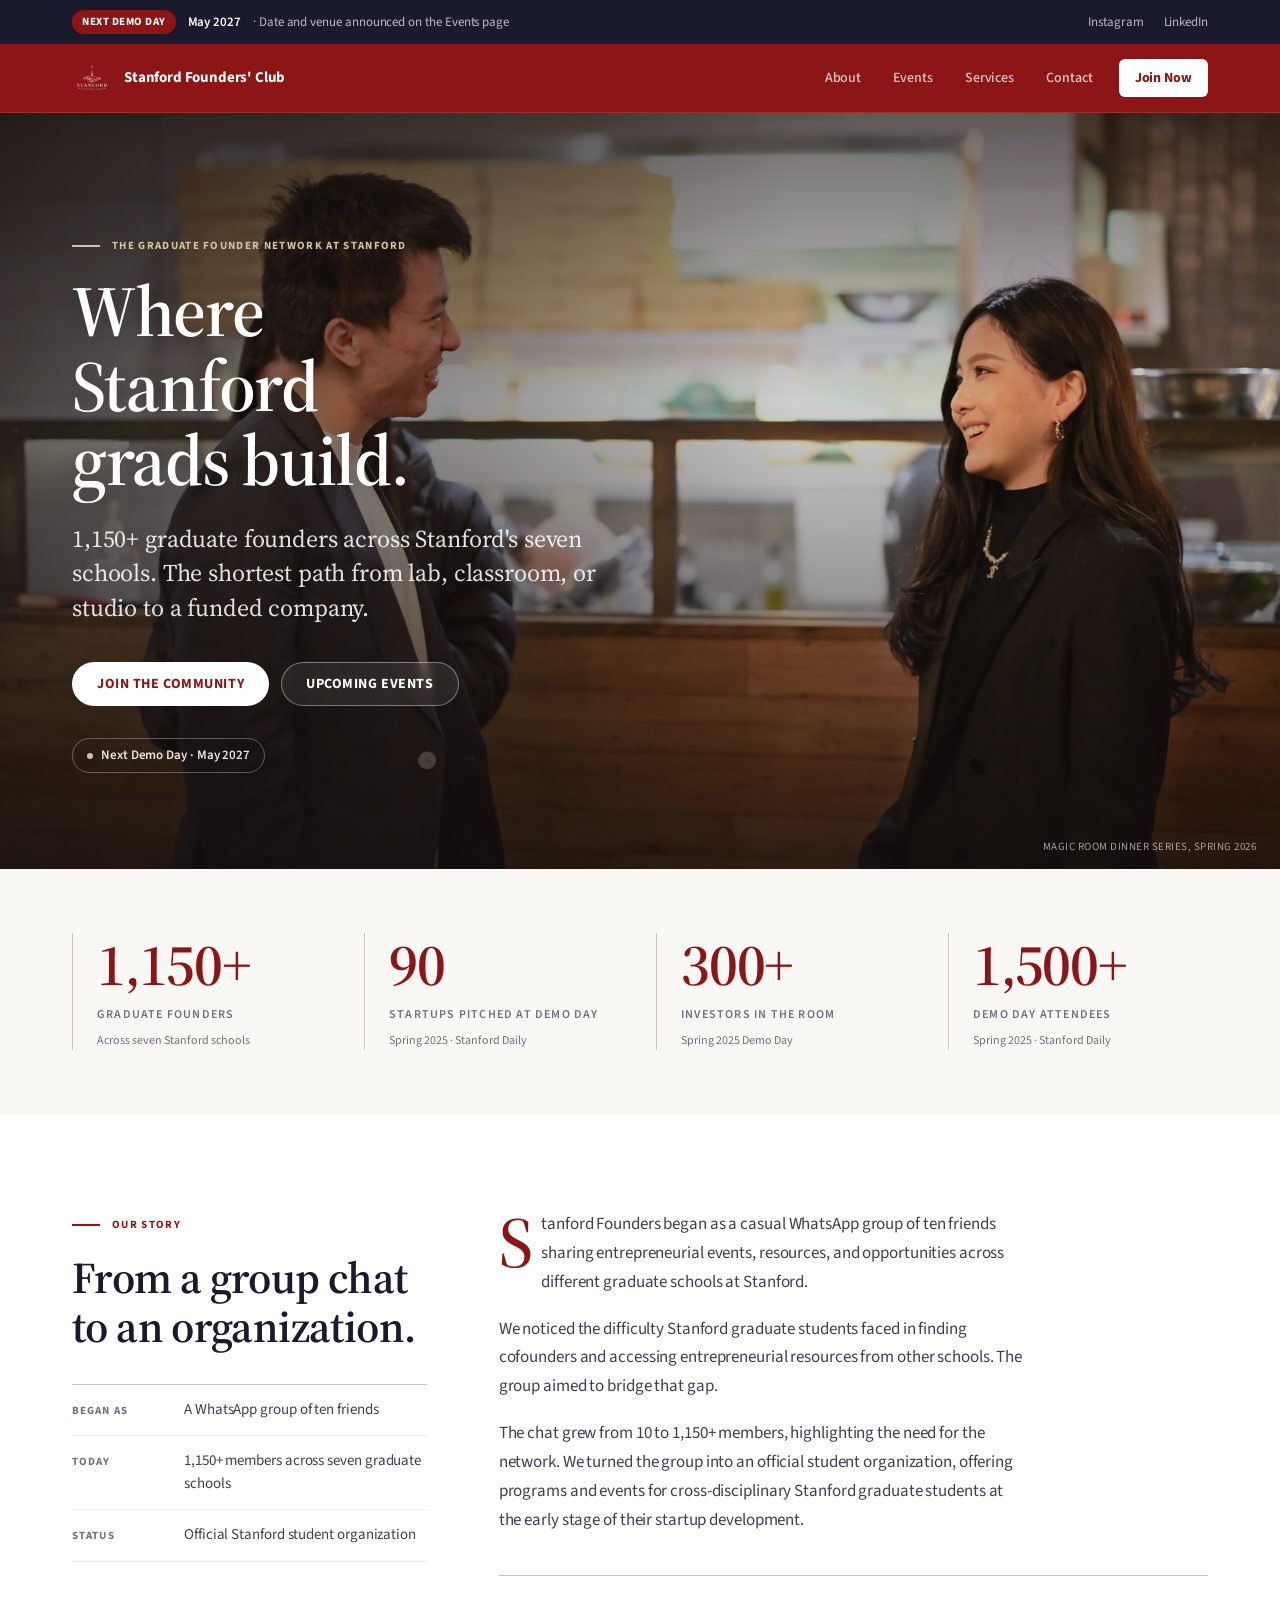
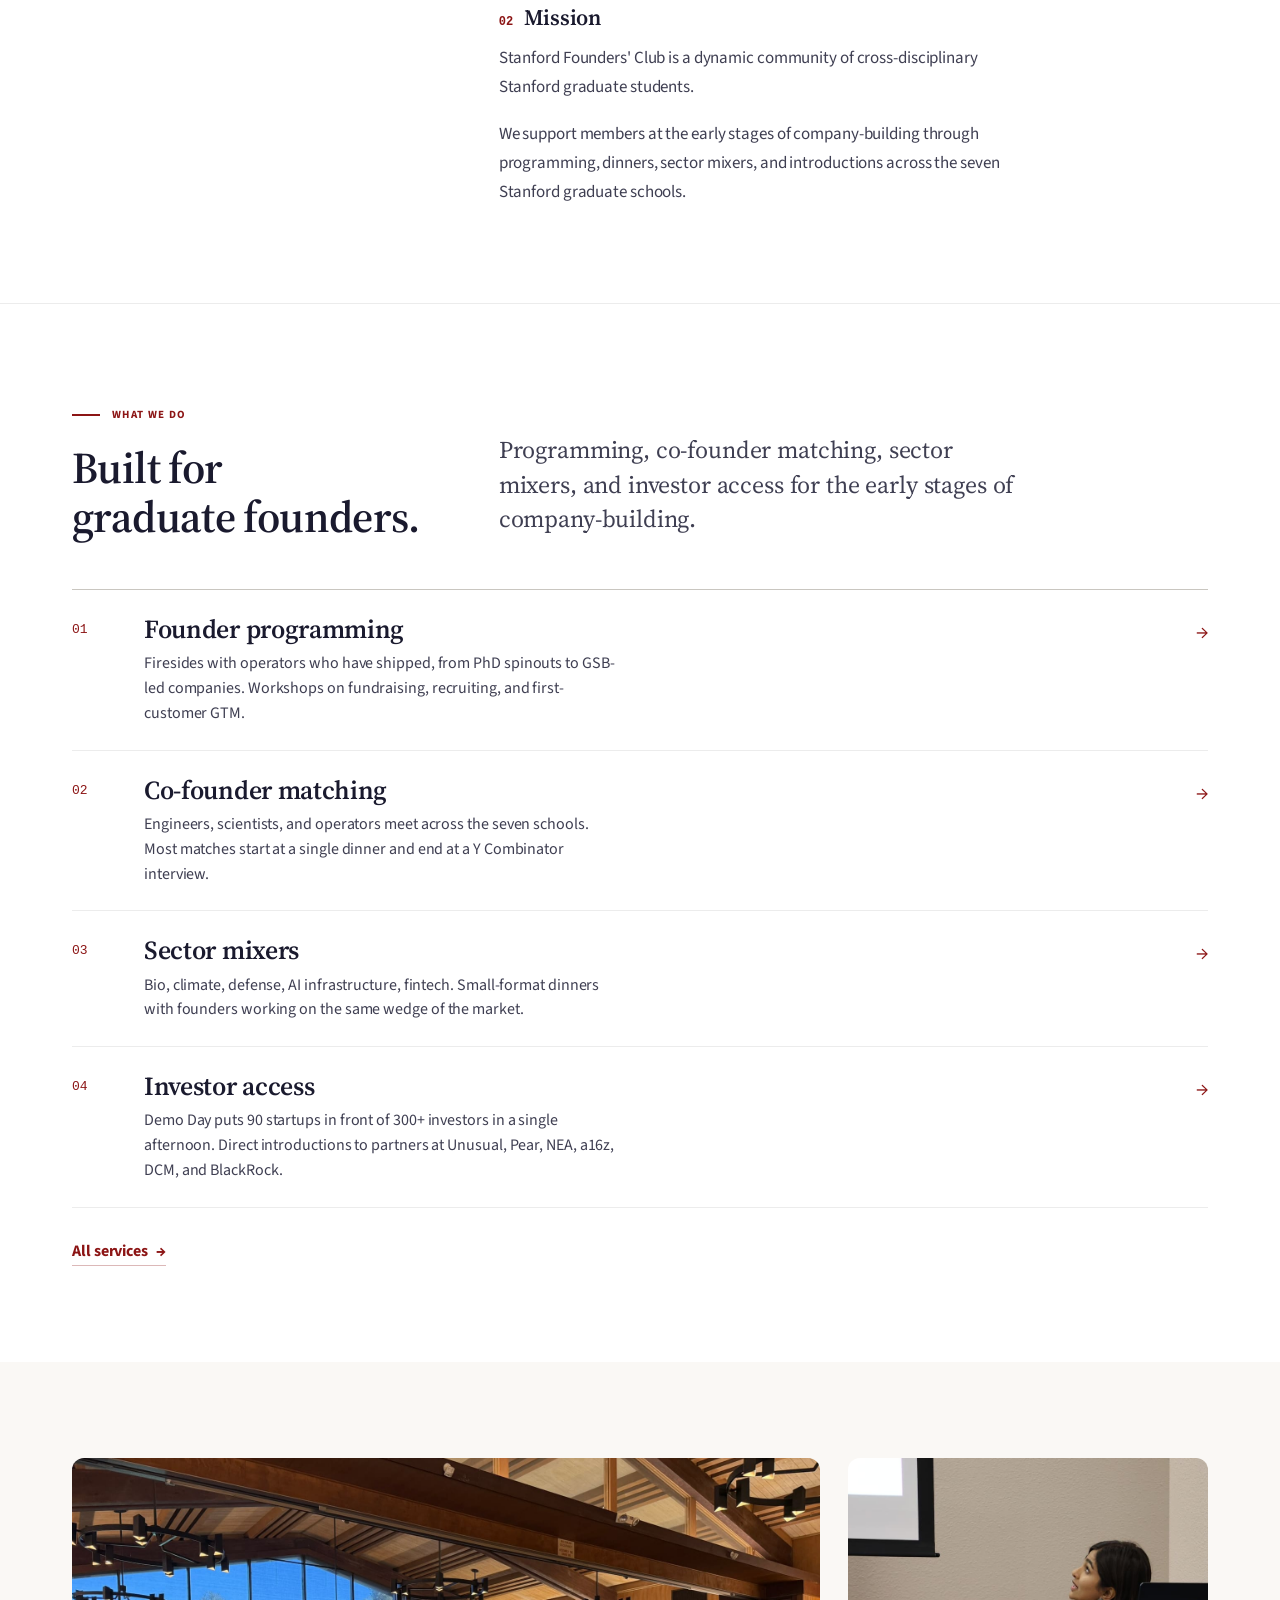
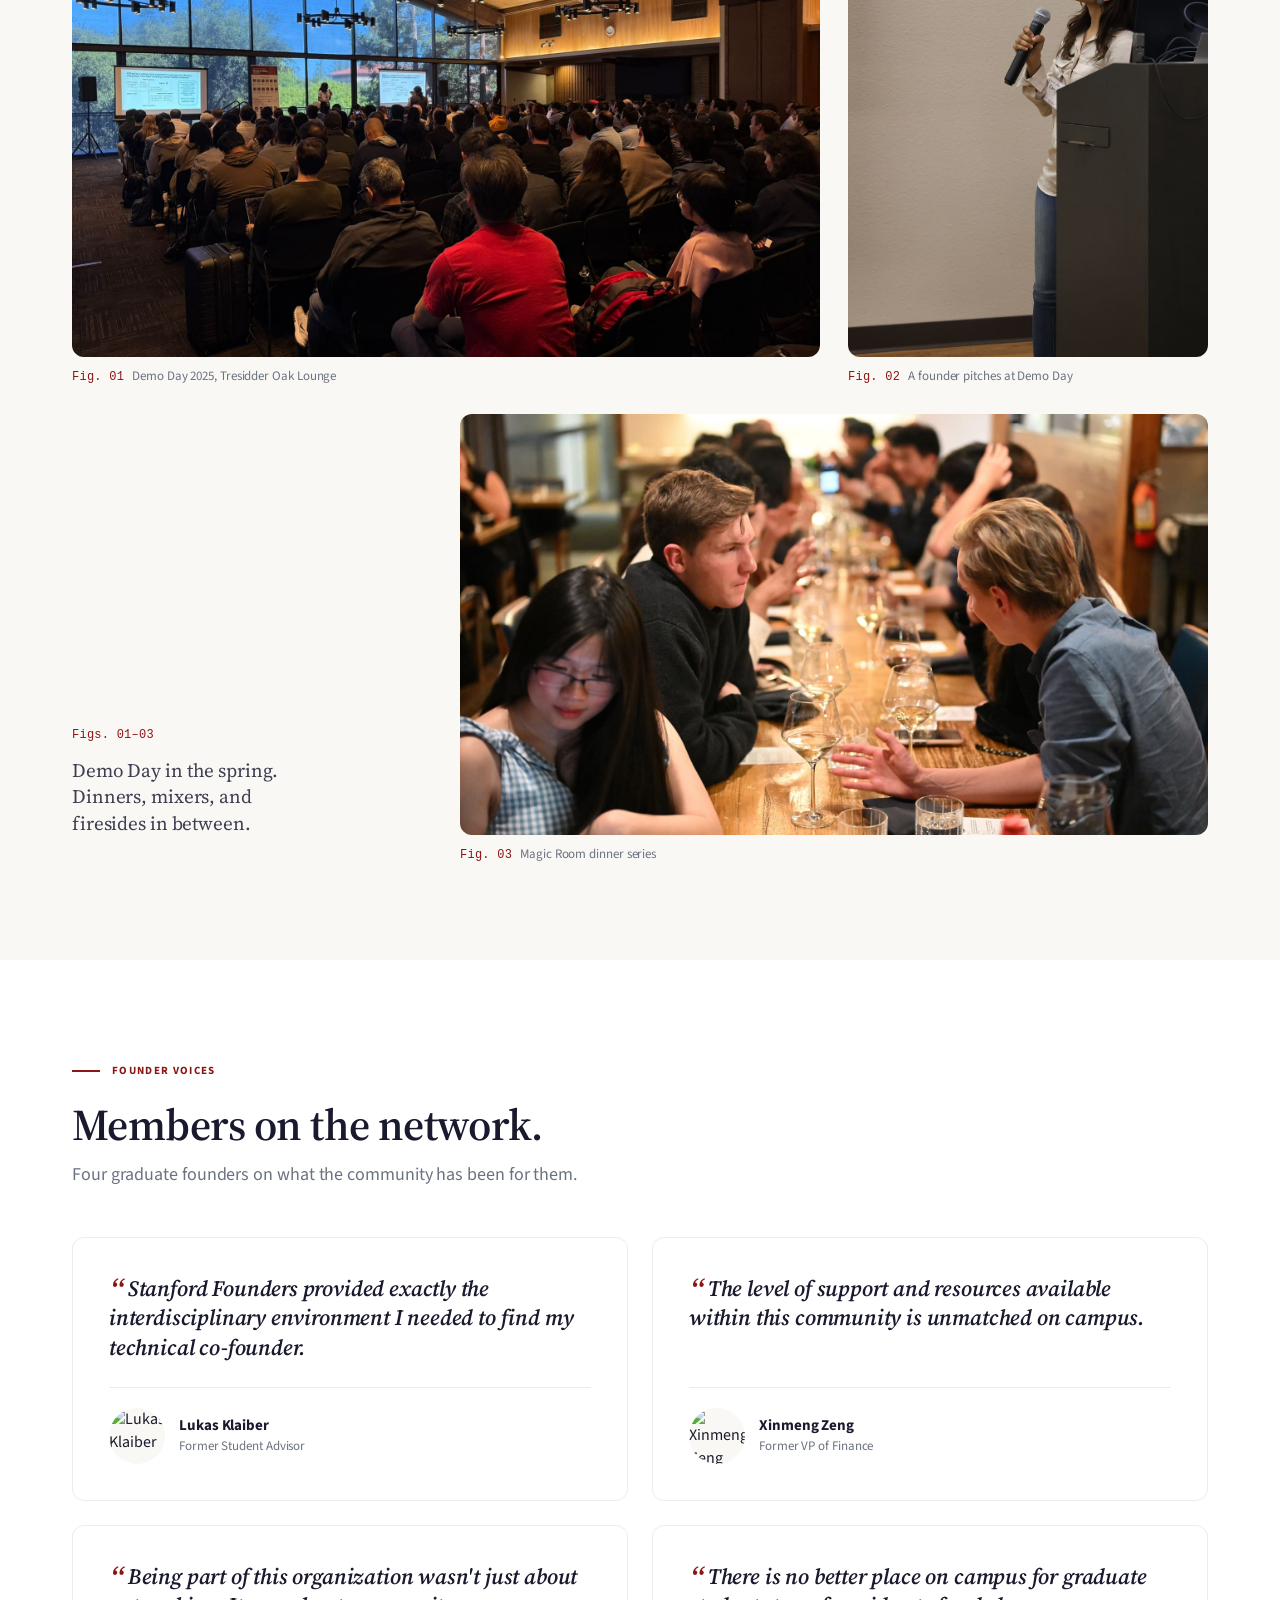
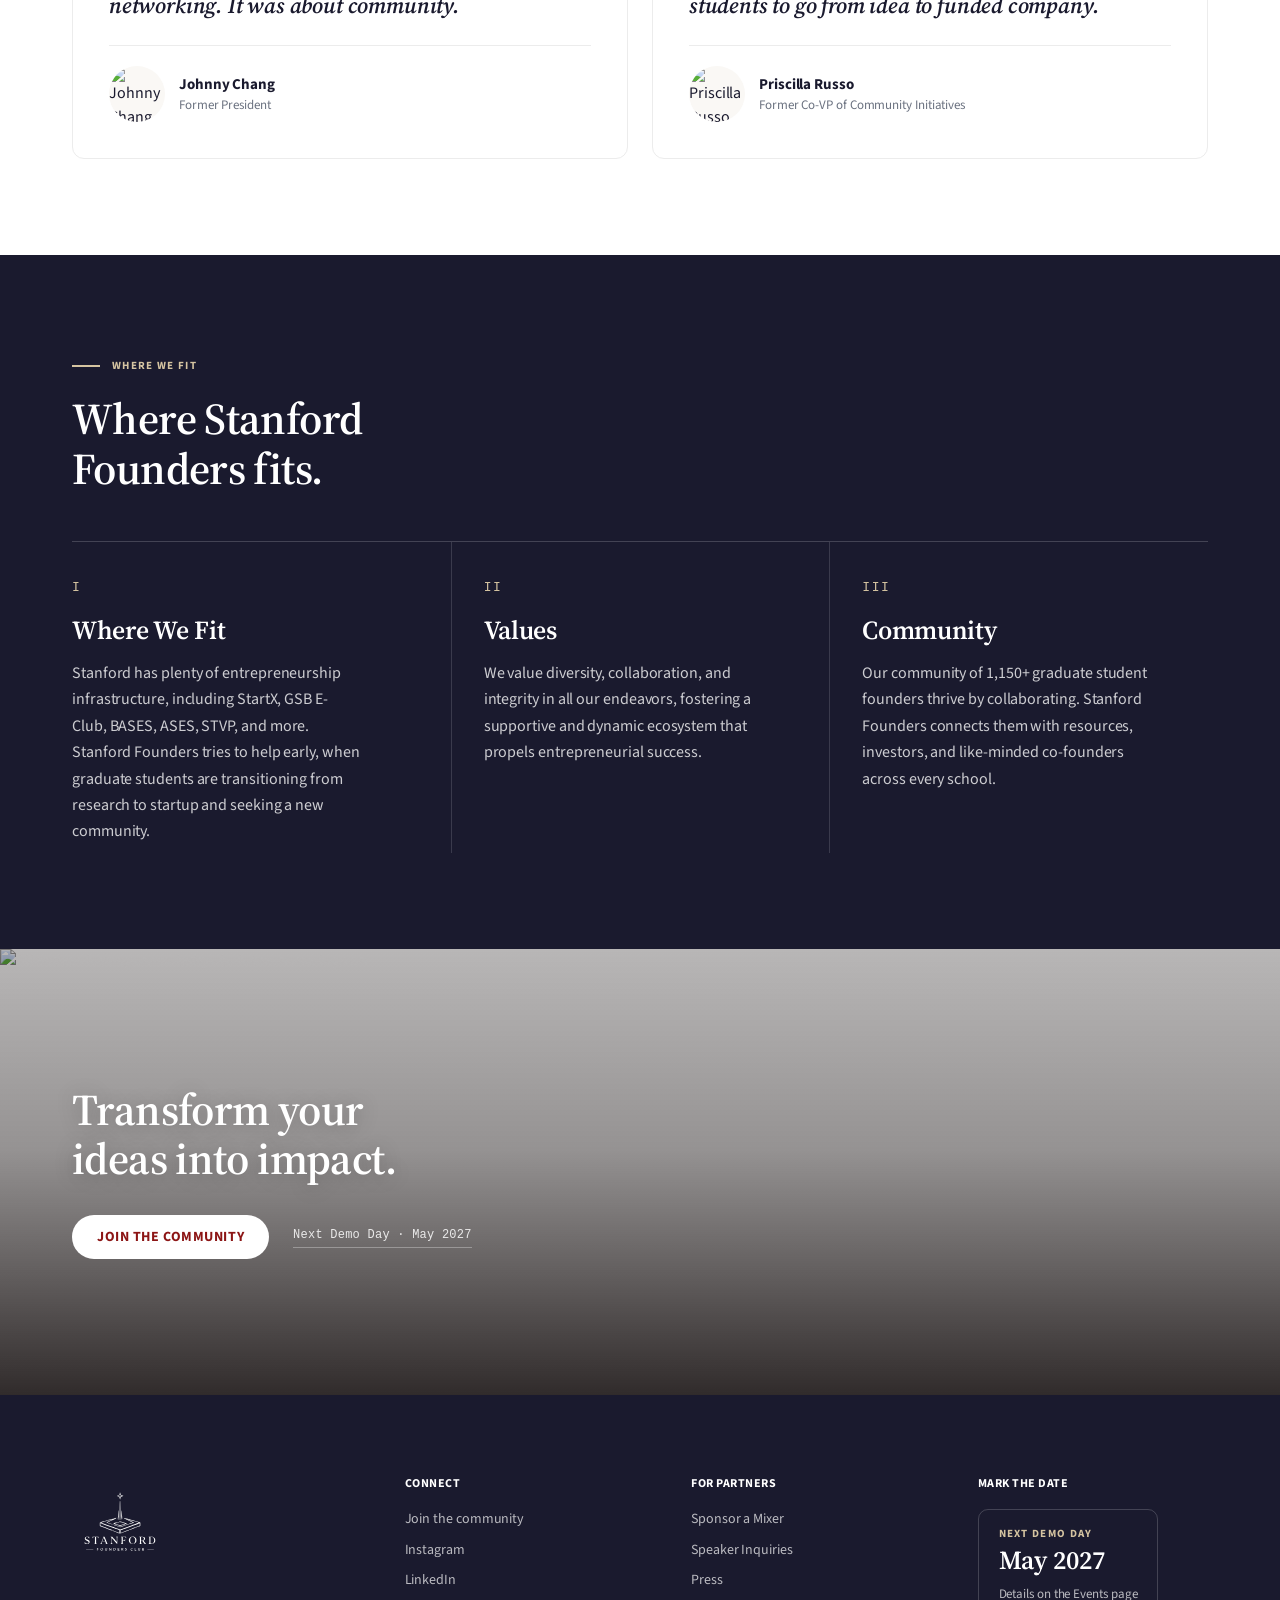
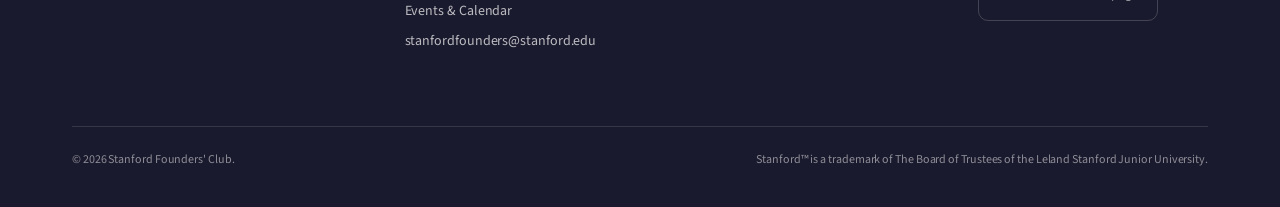
==== commit 01dccc38: "Redesign Home and Events pages on the brand refresh - Home: full-bleed hero with the next Demo Day n" ====
--- a/index.html
+++ b/index.html
@@ -4,206 +4,360 @@
 <meta charset="UTF-8">
 <meta name="viewport" content="width=device-width, initial-scale=1.0">
 <title>Stanford Founders | The graduate founder network at Stanford</title>
-<meta name="description" content="Stanford Founders is the graduate founder community at Stanford. 1,150+ members across seven schools. Spring 2025 Demo Day: 90 startups, 300+ investors, 1,500+ attendees.">
+<meta name="description" content="Stanford Founders is the graduate founder community at Stanford: 1,150+ members across seven schools, weekly events, and a spring Demo Day with 90 startups, 300+ investors, and 1,500+ attendees.">
 <link rel="stylesheet" href="static/css/styles.css">
+<link rel="icon" href="assets/logo/SFC_Cardinal.svg" type="image/svg+xml">
 <script src="static/js/components.js" defer></script>
+<style>
+/* ── Home page ── */
+
+/* Hero: full-bleed photograph, content bottom-left */
+.home-hero > .wrap { width: 100%; position: relative; }
+.home-hero::after {
+  background:
+    linear-gradient(to right, rgba(20,14,14,0.55) 0%, rgba(20,14,14,0.30) 38%, rgba(20,14,14,0) 62%),
+    linear-gradient(to bottom,
+      rgba(20,14,14,0.62) 0%,
+      rgba(20,14,14,0.20) 38%,
+      rgba(20,14,14,0.48) 68%,
+      rgba(20,14,14,0.84) 100%);
+}
+.home-hero .display { max-width: 12ch; margin-bottom: 24px; }
+.home-hero .lede-serif { margin-bottom: 36px; }
+.home-hero .actions { display: flex; gap: 12px; flex-wrap: wrap; align-items: center; }
+.home-hero .hero-meta { margin-top: 32px; }
+.home-hero .pill-tag { transition: border-color 0.15s, background 0.15s; }
+.home-hero .pill-tag:hover { border-color: rgba(255,255,255,0.7); background: rgba(255,255,255,0.08); }
+
+/* Stats */
+.home-stats .stat-row { gap: 40px 32px; }
+
+/* Story: sticky margin column + prose */
+.story .grid { gap: 48px; }
+@media (min-width: 900px) { .story .grid { gap: 72px; } }
+.story .spec { margin-top: 32px; }
+.story .spec > div { grid-template-columns: 96px 1fr; gap: 16px; padding: 14px 0; }
+.story .spec dd { font-size: 15px; line-height: 1.5; }
+.story .prose h3 {
+  font-family: var(--serif); font-weight: 600; font-size: 22px; letter-spacing: -0.01em;
+  color: var(--text); margin: 40px 0 14px; padding-top: 28px; border-top: 1px solid var(--line-strong);
+}
+.story .prose h3 .mono { color: var(--cardinal); margin-right: 10px; }
+
+/* What we do */
+.pillars { border-top: 1px solid var(--line); }
+.pillars .head { display: grid; gap: 24px; margin-bottom: 48px; }
+@media (min-width: 900px) { .pillars .head { grid-template-columns: 4fr 8fr; gap: 72px; align-items: end; } }
+.pillars .head .lede-serif { margin-bottom: 4px; }
+.pillars .after { margin-top: 32px; }
+
+/* Photo mosaic */
+.mosaic { display: grid; gap: 24px; grid-template-columns: 1fr; }
+.mosaic .note { align-self: end; }
+.mosaic .note p { font-family: var(--serif); font-size: 19px; line-height: 1.4; color: var(--text-2); max-width: 22ch; letter-spacing: -0.006em; }
+.mosaic .note .mono { display: block; color: var(--cardinal); margin-bottom: 12px; }
+@media (max-width: 899px) { .mosaic .m2 .photo-frame { aspect-ratio: 4 / 3; } }
+@media (min-width: 900px) {
+  .mosaic { grid-template-columns: repeat(3, 1fr); gap: 28px; }
+  .mosaic .m1 { grid-column: 1 / 3; }
+  .mosaic .m2 { grid-column: 3 / 4; display: flex; flex-direction: column; }
+  .mosaic .m2 .photo-frame { flex: 1; aspect-ratio: auto; min-height: 0; }
+  .mosaic .note { grid-column: 1 / 2; padding-bottom: 28px; }
+  .mosaic .m3 { grid-column: 2 / 4; }
+}
+
+/* Founder voices: hairline cards on white */
+.voices .head { max-width: 640px; margin-bottom: 48px; }
+.voices .head p { font-size: 18px; color: var(--muted); line-height: 1.55; margin-top: 12px; }
+.voices .voice-photo { background: var(--surface); border: 1px solid var(--line); box-shadow: none; border-radius: 12px; }
+.voices .voice-photo .quote { color: var(--text); }
+.voices .voice-photo .attr { border-top-color: var(--line); }
+.voices .voice-photo .who .name { color: var(--text); }
+.voices .voice-photo .who .role { color: var(--muted); }
+
+/* Where we fit: three ruled columns on ink */
+.fit .display-md { max-width: 16ch; margin-bottom: 48px; }
+.tri { display: grid; grid-template-columns: 1fr; border-top: 1px solid rgba(255,255,255,0.18); }
+.tri > div { padding: 28px 0 0; border-top: 1px solid rgba(255,255,255,0.12); }
+.tri > div:first-child { border-top: 0; }
+.tri .numeral { font-family: var(--mono); font-size: 13px; letter-spacing: 0.12em; color: var(--sandstone); margin-bottom: 18px; display: block; }
+.tri h3 { font-family: var(--serif); font-weight: 600; font-size: 26px; line-height: 1.2; margin-bottom: 14px; letter-spacing: -0.012em; }
+.tri p { font-size: 16px; line-height: 1.65; max-width: 36ch; }
+@media (min-width: 900px) {
+  .tri { grid-template-columns: repeat(3, 1fr); }
+  .tri > div { padding: 36px 32px 8px; border-top: 0; border-left: 1px solid rgba(255,255,255,0.14); }
+  .tri > div:first-child { border-left: 0; padding-left: 0; }
+  .tri > div:last-child { padding-right: 0; }
+}
+
+/* Closing CTA on photo */
+@media (min-width: 900px) { .close { padding: 136px 0; } }
+.close .display-md { max-width: 16ch; margin-bottom: 32px; }
+.close .actions { display: flex; gap: 24px; flex-wrap: wrap; align-items: center; }
+.close .next { color: rgba(255,255,255,0.85); border-bottom: 1px solid rgba(255,255,255,0.3); padding-bottom: 2px; }
+.close .next:hover { border-color: rgba(255,255,255,0.85); }
+</style>
 </head>
 <body data-page="home">
-
+<a class="skip-link" href="#main">Skip to content</a>
 <div id="header-placeholder"></div>
 
-<header class="hero-photo">
-  <div class="bg" style="background-image: url('images/events/networking-portrait.jpg');"></div>
-  <div class="scrim"></div>
-  <div class="wrap">
-    <div class="eyebrow">The graduate founder network at Stanford</div>
-    <h1>Where Stanford grads <span class="accent">build</span></h1>
-    <p class="lede">
-      1,150+ graduate founders across Stanford's seven schools.
-    </p>
-    <div class="actions">
-      <a href="https://docs.google.com/forms/d/e/1FAIpQLSeqes6iVUMySVnBRsVfj0NS3DglEp27nJAKCu6xW58gtR0faw/viewform" target="_blank" rel="noopener" class="btn on-photo">Join the community</a>
-      <a href="https://luma.com/achgqxtn" target="_blank" rel="noopener" class="btn on-photo-secondary">RSVP for Demo Day</a>
-    </div>
-  </div>
-  <div class="photo-credit">Magic Room dinner series, Spring 2026</div>
-</header>
-
-<section class="stats">
-  <div class="wrap-narrow">
-    <div class="stats-grid">
-      <div class="stat">
-        <div class="num">1,150+</div>
-        <div class="label">Graduate founders<span class="source">Across seven Stanford schools</span></div>
-      </div>
-      <div class="stat">
-        <div class="num">90</div>
-        <div class="label">Startups pitched at Demo Day<span class="source">Spring 2025 · Stanford Daily</span></div>
-      </div>
-      <div class="stat">
-        <div class="num">300+</div>
-        <div class="label">Investors in the room<span class="source">Spring 2025 Demo Day</span></div>
-      </div>
-      <div class="stat">
-        <div class="num">1,500+</div>
-        <div class="label">Demo Day attendees<span class="source">Spring 2025 · Stanford Daily</span></div>
-      </div>
-    </div>
-  </div>
-</section>
-
-<section class="body tinted">
-  <div class="wrap-narrow">
-    <div class="prose-grid">
-      <div class="label">History</div>
-      <div>
-        <p>Stanford Founders began as a casual WhatsApp group of ten friends sharing entrepreneurial events, resources, and opportunities across different graduate schools at Stanford.</p>
-        <p>We noticed the difficulty Stanford graduate students faced in finding cofounders and accessing entrepreneurial resources from other schools. The group aimed to bridge that gap.</p>
-        <p>The chat grew from 10 to over 1,200 members, highlighting the need for the network. We turned the group into an official student organization, offering programs and events for cross-disciplinary Stanford graduate students at the early stage of their startup development.</p>
-      </div>
-    </div>
-
-    <div class="prose-grid">
-      <div class="label">Mission</div>
-      <div>
-        <p>Stanford Founders' Club is a dynamic community of cross-disciplinary Stanford graduate students.</p>
-        <p>We support members at the early stages of company-building through programming, dinners, sector mixers, and introductions across the seven Stanford graduate schools.</p>
-      </div>
-    </div>
-  </div>
-</section>
-
-<section class="body" id="what-we-do">
-  <div class="wrap-narrow">
-    <div class="section-header">
-      <div class="eyebrow">What we do</div>
-      <h2>Built for graduate founders</h2>
-      <p>Programming, co-founder matching, sector mixers, and investor access for the early stages of company-building.</p>
-    </div>
-    <div class="pillars-photo">
-
-      <a class="pillar-photo" href="services.html">
-        <div class="bg" style="background-image: url('images/events/team-community.jpeg');"></div>
-        <div class="scrim"></div>
-        <div class="num">01</div>
-        <h3>Founder programming</h3>
-        <p>Firesides with operators who have shipped, from PhD spinouts to GSB-led companies. Workshops on fundraising, recruiting, and first-customer GTM.</p>
-      </a>
-
-      <a class="pillar-photo" href="services.html">
-        <div class="bg" style="background-image: url('images/events/magic-room-portrait.jpg');"></div>
-        <div class="scrim"></div>
-        <div class="num">02</div>
-        <h3>Co-founder matching</h3>
-        <p>Engineers, scientists, and operators meet across the seven schools. Most matches
-          start at a single dinner and end at a Y Combinator interview.</p>
-      </a>
-
-      <a class="pillar-photo" href="services.html">
-        <div class="bg" style="background-image: url('images/events/ai-social-event.jpeg');"></div>
-        <div class="scrim"></div>
-        <div class="num">03</div>
-        <h3>Sector mixers</h3>
-        <p>Bio, climate, defense, AI infrastructure, fintech. Small-format dinners with
-          founders working on the same wedge of the market.</p>
-      </a>
-
-      <a class="pillar-photo" href="services.html">
-        <div class="bg" style="background-image: url('images/events/demo-day-panel.jpg');"></div>
-        <div class="scrim"></div>
-        <div class="num">04</div>
-        <h3>Investor access</h3>
-        <p>Demo Day puts 90 startups in front of 300+ investors in a single afternoon.
-          Direct introductions to partners at Unusual, Pear, NEA, a16z, DCM, and BlackRock.</p>
-      </a>
-
-    </div>
-  </div>
-</section>
-
-<section class="body tinted">
-  <div class="wrap-narrow">
-    <div class="section-header">
-      <div class="eyebrow">Founder voices</div>
-      <h2>Members on the network</h2>
-      <p>Four graduate founders on what the community has been for them.</p>
-    </div>
-    <div class="voices-photo">
-
-      <article class="voice-photo">
-        <p class="quote">Stanford Founders provided exactly the interdisciplinary
-          environment I needed to find my technical co-founder.</p>
-        <div class="attr">
-          <img class="portrait" src="images/headshots/lukas.jpg" alt="Lukas Klaiber">
-          <div class="who">
-            <div class="name">Lukas Klaiber</div>
-            <div class="role">Former Student Advisor</div>
-          </div>
-        </div>
-      </article>
-
-      <article class="voice-photo">
-        <p class="quote">The level of support and resources available within this
-          community is unmatched on campus.</p>
-        <div class="attr">
-          <img class="portrait" src="images/headshots/xinmeng.jpeg" alt="Xinmeng Zeng">
-          <div class="who">
-            <div class="name">Xinmeng Zeng</div>
-            <div class="role">Former VP of Finance</div>
-          </div>
-        </div>
-      </article>
-
-      <article class="voice-photo">
-        <p class="quote">Being part of this organization wasn't just about networking. It was about community.</p>
-        <div class="attr">
-          <img class="portrait" src="images/headshots/johnny.jpeg" alt="Johnny Chang">
-          <div class="who">
-            <div class="name">Johnny Chang</div>
-            <div class="role">Former President</div>
-          </div>
-        </div>
-      </article>
-
-      <article class="voice-photo">
-        <p class="quote">There is no better place on campus for graduate students to
-          go from idea to funded company.</p>
-        <div class="attr">
-          <img class="portrait" src="images/headshots/pricilla.jpeg" alt="Priscilla Russo">
-          <div class="who">
-            <div class="name">Priscilla Russo</div>
-            <div class="role">Former Co-VP of Community Initiatives</div>
-          </div>
-        </div>
-      </article>
-
-    </div>
-  </div>
-</section>
-
-<section class="body tinted">
-  <div class="wrap-narrow">
-    <div class="section-header">
-      <h2>Where Stanford Founders fits</h2>
-    </div>
-    <div class="principles">
-      <div class="principle">
-        <h3>Where We Fit</h3>
-        <p>Stanford has plenty of entrepreneurship infrastructure, including StartX, GSB E-Club, BASES, ASES, STVP, and more. Stanford Founders tries to help early, when graduate students are transitioning from research to startup and seeking a new community.</p>
-      </div>
-      <div class="principle">
-        <h3>Values</h3>
-        <p>We value diversity, collaboration, and integrity in all our endeavors, fostering a supportive and dynamic ecosystem that propels entrepreneurial success.</p>
-      </div>
-      <div class="principle">
-        <h3>Community</h3>
-        <p>Our community of over 1,200 graduate student founders thrive by collaborating. Stanford Founders connects them with resources, investors, and like-minded co-founders across every school.</p>
-      </div>
-    </div>
-  </div>
-</section>
+<main id="main">
+
+  <!-- Hero -->
+  <section class="band-photo band-photo--tall band-photo--top home-hero" aria-labelledby="hero-title">
+    <img src="images/events/networking-portrait.jpg" alt="Two founders in conversation at a warmly lit dinner" width="1800" height="1200" fetchpriority="high">
+    <div class="wrap">
+      <div class="eyebrow-line">The graduate founder network at Stanford</div>
+      <h1 class="display" id="hero-title">Where Stanford grads build.</h1>
+      <p class="lede-serif">1,150+ graduate founders across Stanford's seven schools. The shortest path from lab, classroom, or studio to a funded company.</p>
+      <div class="actions">
+        <a href="https://forms.gle/DWG3xHtUywoQrMCA6" target="_blank" rel="noopener" class="btn on-photo">Join the community</a>
+        <a href="https://luma.com/stanford-founders-events" target="_blank" rel="noopener" class="btn on-photo-secondary">Upcoming events</a>
+      </div>
+      <div class="hero-meta">
+        <a href="events.html#demo-day" class="pill-tag"><span class="dot" aria-hidden="true"></span>Next Demo Day · May 2027</a>
+      </div>
+    </div>
+    <div class="photo-credit">Magic Room dinner series, Spring 2026</div>
+  </section>
+
+  <!-- Stats -->
+  <section class="section section--tight section--tinted home-stats" aria-label="By the numbers">
+    <div class="wrap">
+      <div class="stat-row">
+        <div class="stat">
+          <div class="num">1,150+</div>
+          <div class="label">Graduate founders<span class="source">Across seven Stanford schools</span></div>
+        </div>
+        <div class="stat">
+          <div class="num">90</div>
+          <div class="label">Startups pitched at Demo Day<span class="source">Spring 2025 · Stanford Daily</span></div>
+        </div>
+        <div class="stat">
+          <div class="num">300+</div>
+          <div class="label">Investors in the room<span class="source">Spring 2025 Demo Day</span></div>
+        </div>
+        <div class="stat">
+          <div class="num">1,500+</div>
+          <div class="label">Demo Day attendees<span class="source">Spring 2025 · Stanford Daily</span></div>
+        </div>
+      </div>
+    </div>
+  </section>
+
+  <!-- Story: history + mission -->
+  <section class="section story" aria-labelledby="story-title">
+    <div class="wrap">
+      <div class="grid grid-4-8">
+        <div class="sticky-col">
+          <div class="eyebrow-line">Our story</div>
+          <h2 class="display-md" id="story-title">From a group chat to an organization.</h2>
+          <dl class="spec">
+            <div><dt>Began as</dt><dd>A WhatsApp group of ten friends</dd></div>
+            <div><dt>Today</dt><dd>1,150+ members across seven graduate schools</dd></div>
+            <div><dt>Status</dt><dd>Official Stanford student organization</dd></div>
+          </dl>
+        </div>
+        <div class="prose drop-cap">
+          <p>Stanford Founders began as a casual WhatsApp group of ten friends sharing entrepreneurial events, resources, and opportunities across different graduate schools at Stanford.</p>
+          <p>We noticed the difficulty Stanford graduate students faced in finding cofounders and accessing entrepreneurial resources from other schools. The group aimed to bridge that gap.</p>
+          <p>The chat grew from 10 to 1,150+ members, highlighting the need for the network. We turned the group into an official student organization, offering programs and events for cross-disciplinary Stanford graduate students at the early stage of their startup development.</p>
+          <h3><span class="mono">02</span>Mission</h3>
+          <p>Stanford Founders' Club is a dynamic community of cross-disciplinary Stanford graduate students.</p>
+          <p>We support members at the early stages of company-building through programming, dinners, sector mixers, and introductions across the seven Stanford graduate schools.</p>
+        </div>
+      </div>
+    </div>
+  </section>
+
+  <!-- What we do -->
+  <section class="section pillars" id="what-we-do" aria-labelledby="pillars-title">
+    <div class="wrap">
+      <div class="head">
+        <div>
+          <div class="eyebrow-line">What we do</div>
+          <h2 class="display-md" id="pillars-title">Built for graduate founders.</h2>
+        </div>
+        <p class="lede-serif">Programming, co-founder matching, sector mixers, and investor access for the early stages of company-building.</p>
+      </div>
+
+      <ol class="ledger">
+        <li>
+          <a href="services.html#programming">
+            <span class="no">01</span>
+            <div>
+              <h3>Founder programming</h3>
+              <p>Firesides with operators who have shipped, from PhD spinouts to GSB-led companies. Workshops on fundraising, recruiting, and first-customer GTM.</p>
+            </div>
+            <span class="arrow" aria-hidden="true">→</span>
+          </a>
+        </li>
+        <li>
+          <a href="services.html#matching">
+            <span class="no">02</span>
+            <div>
+              <h3>Co-founder matching</h3>
+              <p>Engineers, scientists, and operators meet across the seven schools. Most matches start at a single dinner and end at a Y Combinator interview.</p>
+            </div>
+            <span class="arrow" aria-hidden="true">→</span>
+          </a>
+        </li>
+        <li>
+          <a href="services.html#mixers">
+            <span class="no">03</span>
+            <div>
+              <h3>Sector mixers</h3>
+              <p>Bio, climate, defense, AI infrastructure, fintech. Small-format dinners with founders working on the same wedge of the market.</p>
+            </div>
+            <span class="arrow" aria-hidden="true">→</span>
+          </a>
+        </li>
+        <li>
+          <a href="services.html#investors">
+            <span class="no">04</span>
+            <div>
+              <h3>Investor access</h3>
+              <p>Demo Day puts 90 startups in front of 300+ investors in a single afternoon. Direct introductions to partners at Unusual, Pear, NEA, a16z, DCM, and BlackRock.</p>
+            </div>
+            <span class="arrow" aria-hidden="true">→</span>
+          </a>
+        </li>
+      </ol>
+
+      <div class="after">
+        <a href="services.html" class="link-arrow">All services <span class="arrow" aria-hidden="true">→</span></a>
+      </div>
+    </div>
+  </section>
+
+  <!-- Photo mosaic -->
+  <section class="section section--tinted" aria-label="Photographs from recent events">
+    <div class="wrap">
+      <div class="mosaic">
+        <figure class="fig m1 reveal">
+          <div class="photo-frame photo-frame--3x2">
+            <img src="images/events/dd25-tresidder-wide.jpg" alt="A packed Tresidder Oak Lounge seen from the back of the room, stage ahead" width="1800" height="1350" loading="lazy">
+          </div>
+          <figcaption><span class="fig-no">Fig. 01</span>Demo Day 2025, Tresidder Oak Lounge</figcaption>
+        </figure>
+        <figure class="fig m2 reveal">
+          <div class="photo-frame photo-frame--3x4">
+            <img src="images/events/dd25-pitch-podium.jpg" alt="A founder at the podium holding a microphone" width="1800" height="1200" loading="lazy" style="object-position: 30% 25%;">
+          </div>
+          <figcaption><span class="fig-no">Fig. 02</span>A founder pitches at Demo Day</figcaption>
+        </figure>
+        <div class="note">
+          <span class="mono">Figs. 01–03</span>
+          <p>Demo Day in the spring. Dinners, mixers, and firesides in between.</p>
+        </div>
+        <figure class="fig m3 reveal">
+          <div class="photo-frame photo-frame--16x9">
+            <img src="images/events/magic-room-table.jpg" alt="A long dinner table with many members talking" width="1800" height="1200" loading="lazy">
+          </div>
+          <figcaption><span class="fig-no">Fig. 03</span>Magic Room dinner series</figcaption>
+        </figure>
+      </div>
+    </div>
+  </section>
+
+  <!-- Founder voices -->
+  <section class="section voices" aria-labelledby="voices-title">
+    <div class="wrap">
+      <div class="head">
+        <div class="eyebrow-line">Founder voices</div>
+        <h2 class="display-md" id="voices-title">Members on the network.</h2>
+        <p>Four graduate founders on what the community has been for them.</p>
+      </div>
+      <div class="voices-photo">
+
+        <article class="voice-photo">
+          <p class="quote">Stanford Founders provided exactly the interdisciplinary environment I needed to find my technical co-founder.</p>
+          <div class="attr">
+            <img class="portrait" src="images/headshots/lukas.jpg" alt="Lukas Klaiber" width="1920" height="2560" loading="lazy">
+            <div class="who">
+              <div class="name">Lukas Klaiber</div>
+              <div class="role">Former Student Advisor</div>
+            </div>
+          </div>
+        </article>
+
+        <article class="voice-photo">
+          <p class="quote">The level of support and resources available within this community is unmatched on campus.</p>
+          <div class="attr">
+            <img class="portrait" src="images/headshots/xinmeng.jpeg" alt="Xinmeng Zeng" width="1017" height="1616" loading="lazy">
+            <div class="who">
+              <div class="name">Xinmeng Zeng</div>
+              <div class="role">Former VP of Finance</div>
+            </div>
+          </div>
+        </article>
+
+        <article class="voice-photo">
+          <p class="quote">Being part of this organization wasn't just about networking. It was about community.</p>
+          <div class="attr">
+            <img class="portrait" src="images/headshots/johnny.jpeg" alt="Johnny Chang" width="1047" height="1154" loading="lazy">
+            <div class="who">
+              <div class="name">Johnny Chang</div>
+              <div class="role">Former President</div>
+            </div>
+          </div>
+        </article>
+
+        <article class="voice-photo">
+          <p class="quote">There is no better place on campus for graduate students to go from idea to funded company.</p>
+          <div class="attr">
+            <img class="portrait" src="images/headshots/pricilla.jpeg" alt="Priscilla Russo" width="1600" height="1387" loading="lazy">
+            <div class="who">
+              <div class="name">Priscilla Russo</div>
+              <div class="role">Former Co-VP of Community Initiatives</div>
+            </div>
+          </div>
+        </article>
+
+      </div>
+    </div>
+  </section>
+
+  <!-- Where we fit -->
+  <section class="section section--ink fit" aria-labelledby="fit-title">
+    <div class="wrap">
+      <div class="eyebrow-line">Where we fit</div>
+      <h2 class="display-md" id="fit-title">Where Stanford Founders fits.</h2>
+      <div class="tri">
+        <div>
+          <span class="numeral">I</span>
+          <h3>Where We Fit</h3>
+          <p>Stanford has plenty of entrepreneurship infrastructure, including StartX, GSB E-Club, BASES, ASES, STVP, and more. Stanford Founders tries to help early, when graduate students are transitioning from research to startup and seeking a new community.</p>
+        </div>
+        <div>
+          <span class="numeral">II</span>
+          <h3>Values</h3>
+          <p>We value diversity, collaboration, and integrity in all our endeavors, fostering a supportive and dynamic ecosystem that propels entrepreneurial success.</p>
+        </div>
+        <div>
+          <span class="numeral">III</span>
+          <h3>Community</h3>
+          <p>Our community of 1,150+ graduate student founders thrive by collaborating. Stanford Founders connects them with resources, investors, and like-minded co-founders across every school.</p>
+        </div>
+      </div>
+    </div>
+  </section>
+
+  <!-- Closing CTA -->
+  <section class="band-photo close" aria-labelledby="close-title">
+    <img src="images/events/demo-chat.jpg" alt="Attendees talking animatedly at a table, name tags on" width="2048" height="1365" loading="lazy">
+    <div class="wrap">
+      <h2 class="display-md" id="close-title">Transform your ideas into impact.</h2>
+      <div class="actions">
+        <a href="https://forms.gle/DWG3xHtUywoQrMCA6" target="_blank" rel="noopener" class="btn on-photo">Join the community</a>
+        <a href="events.html#demo-day" class="mono next">Next Demo Day · May 2027</a>
+      </div>
+    </div>
+  </section>
+
+</main>
 
 <div id="footer-placeholder"></div>
-
 </body>
 </html>
--- a/static/css/styles.css
+++ b/static/css/styles.css
@@ -7,7 +7,7 @@
             Source Sans 3 (body/eyebrow/button)
    ────────────────────────────────────────────────────────────── */
 
-@import url('https://fonts.googleapis.com/css2?family=Source+Sans+3:ital,wght@0,400;0,600;0,700;1,400&family=Source+Serif+4:ital,wght@0,600;0,700;1,600&display=swap');
+@import url('https://fonts.googleapis.com/css2?family=Source+Sans+3:ital,wght@0,400;0,500;0,600;0,700;1,400&family=Source+Serif+4:ital,opsz,wght@0,8..60,400;0,8..60,500;0,8..60,600;0,8..60,700;1,8..60,400;1,8..60,600&display=swap');
 
 *, *::before, *::after { box-sizing: border-box; margin: 0; padding: 0; }
 
@@ -20,6 +20,21 @@
   --white: #FFFFFF;
   --hairline: #ECECEC;
   --max: 1200px;
+
+  /* Editorial layer tokens (added in the 2026 overhaul) */
+  --serif: 'Source Serif 4', Georgia, 'Times New Roman', serif;
+  --sans: 'Source Sans 3', -apple-system, BlinkMacSystemFont, system-ui, sans-serif;
+  --mono: ui-monospace, SFMono-Regular, Menlo, Consolas, monospace;
+  --text: var(--ink);
+  --text-2: #3F3F52;
+  --muted: var(--steel);
+  --surface: var(--white);
+  --surface-2: var(--parchment);
+  --line: var(--hairline);
+  --line-strong: #C9C6C0;
+  --sandstone: #D5C4A1;
+  --nav-h: 69px;
+  --ease-out: cubic-bezier(0.22, 1, 0.36, 1);
 }
 
 html { scroll-behavior: smooth; }
@@ -136,64 +151,6 @@
   padding: 9px 16px;
 }
 nav.primary .links .cta:hover { background: var(--parchment); color: var(--cardinal); }
-
-/* ── Hamburger toggle (mobile only — display:flex set in @media below) ── */
-.nav-toggle {
-  display: none;
-  width: 44px;
-  height: 44px;
-  padding: 12px 10px;
-  background: transparent;
-  border: 0;
-  border-radius: 8px;
-  cursor: pointer;
-  flex-direction: column;
-  justify-content: space-between;
-  align-items: stretch;
-  /* Sit above the drawer so the icon (animated to ✕) stays clickable. */
-  position: relative;
-  z-index: 102;
-}
-.nav-toggle:hover { background: rgba(255, 255, 255, 0.08); }
-.nav-toggle:focus-visible {
-  outline: 2px solid var(--white);
-  outline-offset: 2px;
-}
-.nav-toggle span {
-  display: block;
-  height: 2px;
-  background: var(--white);
-  border-radius: 1px;
-  transform-origin: center;
-  transition: transform 0.2s ease, opacity 0.15s ease;
-}
-.nav-toggle[aria-expanded="true"] span:nth-child(1) {
-  transform: translateY(9px) rotate(45deg);
-}
-.nav-toggle[aria-expanded="true"] span:nth-child(2) {
-  opacity: 0;
-}
-.nav-toggle[aria-expanded="true"] span:nth-child(3) {
-  transform: translateY(-9px) rotate(-45deg);
-}
-
-/* ── Drawer backdrop (covers the page content while the menu is open) ── */
-.nav-backdrop {
-  position: fixed;
-  inset: 0;
-  background: rgba(10, 8, 12, 0.45);
-  z-index: 99;
-  opacity: 0;
-  pointer-events: none;
-  transition: opacity 0.2s ease;
-}
-.nav-backdrop.is-open {
-  opacity: 1;
-  pointer-events: auto;
-}
-
-/* Lock body scroll while the drawer is open. */
-body.nav-locked { overflow: hidden; }
 
 /* ── Buttons ── */
 .btn {
@@ -1186,32 +1143,9 @@
 }
 footer.site .brand-block {
   display: flex;
-  flex-direction: column;
-  align-items: flex-start;
-  gap: 24px;
+  align-items: center;
 }
 footer.site .brand-block img { height: 112px; width: auto; margin-bottom: 0; }
-footer.site .social-icons {
-  display: inline-flex;
-  gap: 10px;
-}
-footer.site .social-icons a {
-  display: inline-flex;
-  align-items: center;
-  justify-content: center;
-  width: 38px;
-  height: 38px;
-  border-radius: 8px;
-  background: rgba(255, 255, 255, 0.06);
-  color: rgba(255, 255, 255, 0.78);
-  transition: color 0.15s, background 0.15s, transform 0.15s;
-}
-footer.site .social-icons a:hover {
-  background: rgba(255, 255, 255, 0.16);
-  color: var(--white);
-  transform: translateY(-1px);
-}
-footer.site .social-icons svg { display: block; }
 footer.site .brand-block p {
   font-size: 14px;
   color: rgba(255,255,255,0.6);
@@ -1262,53 +1196,7 @@
   .final-cta h2 { font-size: 34px; }
   section.body { padding: 64px 0; }
   footer.site .grid { grid-template-columns: 1fr 1fr; gap: 32px; }
-
-  /* Mobile nav: hamburger replaces the inline links, .links becomes
-     a slide-in drawer anchored to the right. */
-  .nav-toggle { display: flex; }
-  nav.primary .brand .name { display: none; }
-  nav.primary .wrap { padding-top: 10px; padding-bottom: 10px; }
-  nav.primary .links {
-    position: fixed;
-    top: 0;
-    right: 0;
-    bottom: 0;
-    width: 280px;
-    max-width: 82vw;
-    background: var(--cardinal);
-    flex-direction: column;
-    align-items: stretch;
-    gap: 4px;
-    padding: 76px 20px 32px;
-    transform: translateX(100%);
-    transition: transform 0.25s ease-out;
-    z-index: 101;
-    box-shadow: -8px 0 32px rgba(0, 0, 0, 0.25);
-    overflow-y: auto;
-    /* Avoid the drawer being clipped by sticky-nav's own stacking. */
-    -webkit-overflow-scrolling: touch;
-  }
-  nav.primary .links.is-open { transform: translateX(0); }
-  nav.primary .links a {
-    display: block;
-    padding: 14px 16px;
-    font-size: 17px;
-    font-weight: 500;
-    color: var(--white);
-    border-radius: 8px;
-  }
-  nav.primary .links a:hover,
-  nav.primary .links a.active {
-    background: rgba(255, 255, 255, 0.12);
-  }
-  nav.primary .links .cta {
-    margin-left: 0;
-    margin-top: 16px;
-    text-align: center;
-    background: var(--white);
-    color: var(--cardinal);
-  }
-
+  nav.primary .links a:not(.cta) { display: none; }
   .utility .wrap { flex-direction: column; align-items: flex-start; gap: 8px; }
   .utility .demo-day { flex-wrap: wrap; }
   .prose-grid { grid-template-columns: 1fr; gap: 16px; }
@@ -1427,10 +1315,6 @@
     border-bottom-color: #2A2638;
   }
   .team-card .info .name { color: #FFFAEB; }
-  /* Officer role: warm white in dark mode (Cardinal Red on warm dark
-     canvas reads as muddy/over-saturated). The .team-grid.compact
-     override below keeps alumni roles in muted gray. */
-  .team-card .info .role { color: #FFFAEB; }
 
   /* Compact team grid (alumni) — transparent default, surface on hover */
   .team-grid.compact .team-card {
@@ -1474,11 +1358,10 @@
   }
   .placeholder-block p { color: #A8A29E; }
 
-  /* Logo grid in dark mode — keep cells pure white so partner logos
-     (many of which are designed for white surfaces) render correctly
-     without ghosting against a tinted background. */
+  /* Logo grid in dark mode — keep cells white-bg so logos remain
+     readable; logos are designed for light surfaces. */
   .logo-cell {
-    background: var(--white);
+    background: #F5F2EC;
     border-color: #2A2638;
   }
   .logo-cell:hover {
@@ -1544,3 +1427,329 @@
     color: #A8A29E;
   }
 }
+
+/* ══════════════════════════════════════════════════════════════
+   EDITORIAL LAYER (2026 overhaul)
+   Components layered on the brand system above. Same palette and
+   type; adds photography-led sections, hairline "ledger" lists,
+   numbered figures, glossary/spec-sheet text patterns, a mobile
+   menu, and scroll reveals. Every component has a dark-mode block
+   at the end of this file.
+   ══════════════════════════════════════════════════════════════ */
+
+/* ── Base refinements ── */
+:focus-visible { outline: 2px solid var(--cardinal); outline-offset: 3px; }
+.skip-link {
+  position: absolute; left: 16px; top: -60px; z-index: 1000;
+  background: var(--ink); color: var(--white); padding: 10px 14px; border-radius: 6px;
+  font-weight: 600; font-size: 14px;
+}
+.skip-link:focus { top: 16px; }
+.visually-hidden { position: absolute; width: 1px; height: 1px; overflow: hidden; clip: rect(0 0 0 0); white-space: nowrap; }
+[id] { scroll-margin-top: calc(var(--nav-h) + 24px); }
+
+/* ── Type helpers ── */
+.display {
+  font-family: var(--serif);
+  font-weight: 600;
+  letter-spacing: -0.018em;
+  line-height: 1.04;
+  font-size: clamp(40px, 5.6vw, 72px);
+  color: var(--text);
+  text-wrap: balance;
+}
+.display-md {
+  font-family: var(--serif);
+  font-weight: 600;
+  letter-spacing: -0.014em;
+  line-height: 1.12;
+  font-size: clamp(30px, 3.6vw, 44px);
+  color: var(--text);
+  text-wrap: balance;
+}
+.display .accent, .display-md .accent { color: var(--cardinal); font-style: italic; font-weight: 500; }
+.lede-serif {
+  font-family: var(--serif);
+  font-weight: 400;
+  font-size: clamp(19px, 1.9vw, 24px);
+  line-height: 1.45;
+  color: var(--text-2);
+  max-width: 44ch;
+  letter-spacing: -0.006em;
+}
+.eyebrow-line {
+  display: inline-flex; align-items: center; gap: 12px;
+  font-size: 11px; font-weight: 700; letter-spacing: 0.12em; text-transform: uppercase;
+  color: var(--cardinal); margin-bottom: 20px;
+}
+.eyebrow-line::before { content: ""; width: 28px; height: 2px; background: currentColor; }
+.mono { font-family: var(--mono); font-size: 12px; letter-spacing: 0.02em; }
+.prose p { font-size: 17px; line-height: 1.7; color: var(--text-2); max-width: 66ch; margin-bottom: 18px; letter-spacing: -0.006em; }
+.prose p:last-child { margin-bottom: 0; }
+.prose strong { color: var(--text); font-weight: 600; }
+.prose a { color: var(--cardinal); text-decoration: underline; text-decoration-color: rgba(140,21,21,0.35); text-underline-offset: 3px; }
+.prose a:hover { text-decoration-color: currentColor; }
+.drop-cap > p:first-of-type::first-letter {
+  font-family: var(--serif); font-weight: 600; float: left;
+  font-size: 4.2em; line-height: 0.8; padding: 0.06em 0.12em 0 0; color: var(--cardinal);
+}
+.pullquote {
+  font-family: var(--serif); font-style: italic; font-weight: 400;
+  font-size: clamp(24px, 2.6vw, 34px); line-height: 1.28; color: var(--text);
+  margin: 40px 0; padding-left: 24px; border-left: 3px solid var(--cardinal); max-width: 28ch; text-wrap: balance;
+}
+.pullquote cite {
+  display: block; margin-top: 14px; font-family: var(--sans); font-style: normal;
+  font-size: 11px; letter-spacing: 0.1em; text-transform: uppercase; color: var(--muted); font-weight: 600;
+}
+.rule { height: 1px; background: var(--line); border: 0; }
+.rule--strong { background: var(--line-strong); }
+
+/* ── Layout helpers ── */
+.section { padding: 96px 0; }
+.section--tight { padding: 64px 0; }
+.section--tinted { background: var(--surface-2); }
+.section--ink { background: var(--ink); color: rgba(255,255,255,0.85); }
+.section--ink .display, .section--ink .display-md, .section--ink h2, .section--ink h3 { color: var(--white); }
+.section--ink .eyebrow-line { color: var(--sandstone); }
+.section--ink .prose p, .section--ink p { color: rgba(255,255,255,0.78); }
+.section--ink .rule { background: rgba(255,255,255,0.18); }
+.grid { display: grid; gap: 40px; }
+.grid-2 { grid-template-columns: repeat(auto-fit, minmax(280px, 1fr)); }
+.grid-3 { grid-template-columns: repeat(auto-fit, minmax(240px, 1fr)); }
+@media (min-width: 900px) {
+  .grid-4-8 { grid-template-columns: 4fr 8fr; }
+  .grid-5-7 { grid-template-columns: 5fr 7fr; }
+  .grid-7-5 { grid-template-columns: 7fr 5fr; }
+  .grid-3-9 { grid-template-columns: 3fr 9fr; }
+  .sticky-col { position: sticky; top: calc(var(--nav-h) + 32px); align-self: start; }
+}
+@media (max-width: 880px) { .section { padding: 64px 0; } .section--tight { padding: 48px 0; } }
+
+/* ── Photo section (full-bleed photograph with scrim and content) ──
+   Distinct from the upstream .photo-band 3-up strip. */
+.band-photo {
+  position: relative; isolation: isolate; color: var(--white); overflow: hidden;
+  padding: 96px 0;
+}
+.band-photo > img { position: absolute; inset: 0; z-index: -2; width: 100%; height: 100%; object-fit: cover; }
+.band-photo::after {
+  content: ""; position: absolute; inset: 0; z-index: -1;
+  background: linear-gradient(to top, rgba(20,14,14,0.88) 0%, rgba(20,14,14,0.45) 55%, rgba(20,14,14,0.30) 100%);
+}
+.band-photo--even::after { background: rgba(20,14,14,0.58); }
+.band-photo--top::after { background: linear-gradient(to bottom, rgba(20,14,14,0.72) 0%, rgba(20,14,14,0.30) 55%, rgba(20,14,14,0.55) 100%); }
+.band-photo--cardinal::after { background: linear-gradient(135deg, rgba(140,21,21,0.88) 0%, rgba(26,26,46,0.82) 100%); }
+.band-photo--tall { min-height: 84vh; display: flex; align-items: flex-end; }
+.band-photo .display, .band-photo .display-md, .band-photo h1, .band-photo h2, .band-photo h3 { color: var(--white); text-shadow: 0 2px 20px rgba(0,0,0,0.25); }
+.band-photo .lede-serif, .band-photo p { color: rgba(255,255,255,0.88); }
+.band-photo .eyebrow-line { color: var(--sandstone); }
+.band-photo .rule { background: rgba(255,255,255,0.22); }
+.band-photo .photo-credit {
+  position: absolute; bottom: 14px; right: 24px; z-index: 1;
+  font-size: 11px; color: rgba(255,255,255,0.6); text-transform: uppercase; letter-spacing: 0.5px;
+}
+
+/* ── Photo frames + numbered figures ── */
+.photo-frame { position: relative; overflow: hidden; border-radius: 12px; background: var(--surface-2); }
+.photo-frame img { width: 100%; height: 100%; object-fit: cover; display: block; }
+.photo-frame--4x3 { aspect-ratio: 4 / 3; }
+.photo-frame--3x4 { aspect-ratio: 3 / 4; }
+.photo-frame--3x2 { aspect-ratio: 3 / 2; }
+.photo-frame--16x9 { aspect-ratio: 16 / 9; }
+.photo-frame--square { aspect-ratio: 1; }
+.photo-frame--zoom img { transition: transform 0.8s var(--ease-out); }
+.photo-frame--zoom:hover img { transform: scale(1.03); }
+figure.fig { margin: 0; }
+figure.fig figcaption, .caption { margin-top: 10px; font-size: 13px; line-height: 1.45; color: var(--muted); }
+.fig-no { font-family: var(--mono); font-size: 12px; color: var(--cardinal); margin-right: 8px; letter-spacing: 0.02em; }
+
+/* ── Ledger: numbered hairline rows that read like an index ── */
+.ledger { list-style: none; margin: 0; padding: 0; border-top: 1px solid var(--line-strong); }
+.ledger > li { border-bottom: 1px solid var(--line); }
+.ledger > li > a, .ledger > li > .ledger-row {
+  display: grid; grid-template-columns: 56px 1fr auto; gap: 16px; align-items: start;
+  padding: 24px 0; color: inherit; transition: background 0.15s;
+}
+.ledger .no { font-family: var(--mono); font-size: 13px; color: var(--cardinal); padding-top: 6px; }
+.ledger h3 { font-family: var(--serif); font-weight: 600; font-size: 26px; line-height: 1.2; margin-bottom: 6px; color: var(--text); letter-spacing: -0.012em; }
+.ledger p { margin: 0; color: var(--text-2); font-size: 16px; line-height: 1.55; max-width: 60ch; }
+.ledger .arrow { color: var(--cardinal); font-size: 20px; padding-top: 4px; transition: transform 0.2s var(--ease-out); }
+.ledger > li > a:hover h3 { color: var(--cardinal); }
+.ledger > li > a:hover .arrow { transform: translateX(6px); }
+@media (max-width: 600px) { .ledger > li > a, .ledger > li > .ledger-row { grid-template-columns: 40px 1fr auto; gap: 12px; } .ledger h3 { font-size: 22px; } }
+
+/* ── Stats row (editorial variant of .stat) ── */
+.stat-row { display: grid; grid-template-columns: repeat(auto-fit, minmax(180px, 1fr)); gap: 32px; }
+.stat-row .stat { border-left: 1px solid var(--line-strong); padding-left: 24px; }
+.stat-row .stat .num { font-weight: 600; font-size: clamp(40px, 4.6vw, 64px); letter-spacing: -0.02em; margin-bottom: 8px; }
+.stat-row .stat .num sup { font-size: 0.5em; vertical-align: top; position: relative; top: 0.35em; }
+.stat-row .stat .label { font-size: 12px; letter-spacing: 0.1em; text-transform: uppercase; color: var(--muted); font-weight: 600; }
+.stat-row .stat .source { text-transform: none; letter-spacing: 0; font-weight: 400; }
+.band-photo .stat .num, .section--ink .stat .num { color: var(--white); }
+.band-photo .stat .label, .section--ink .stat .label { color: rgba(255,255,255,0.7); }
+.band-photo .stat-row .stat, .section--ink .stat-row .stat { border-left-color: rgba(255,255,255,0.25); }
+
+/* ── Spec sheet (definition list with hairlines) ── */
+.spec { margin: 0; border-top: 1px solid var(--line-strong); }
+.spec > div { display: grid; grid-template-columns: 150px 1fr; gap: 24px; padding: 18px 0; border-bottom: 1px solid var(--line); }
+.spec dt { font-size: 11px; font-weight: 700; letter-spacing: 0.1em; text-transform: uppercase; color: var(--muted); padding-top: 4px; }
+.spec dd { margin: 0; font-size: 17px; line-height: 1.6; color: var(--text-2); }
+.spec dd strong { color: var(--text); font-weight: 600; }
+@media (max-width: 600px) { .spec > div { grid-template-columns: 1fr; gap: 6px; } }
+
+/* ── Glossary (dictionary-style entries) ── */
+.glossary { display: grid; grid-template-columns: repeat(3, 1fr); border-top: 1px solid var(--line-strong); border-bottom: 1px solid var(--line-strong); }
+.glossary > div { padding: 32px 28px 36px; border-left: 1px solid var(--line); }
+.glossary > div:first-child { border-left: 0; padding-left: 0; }
+.glossary .headword { font-family: var(--serif); font-weight: 600; font-size: 30px; letter-spacing: -0.01em; color: var(--text); margin-bottom: 6px; }
+.glossary .pos { font-family: var(--serif); font-style: italic; font-size: 15px; color: var(--muted); margin-bottom: 16px; }
+.glossary .pos b { color: var(--cardinal); font-weight: 600; }
+.glossary .sense { font-size: 16px; line-height: 1.6; color: var(--text-2); }
+.glossary .sense .n { font-family: var(--mono); color: var(--cardinal); font-size: 12px; margin-right: 6px; }
+@media (max-width: 880px) {
+  .glossary { grid-template-columns: 1fr; }
+  .glossary > div { border-left: 0; padding: 28px 0; border-top: 1px solid var(--line); }
+  .glossary > div:first-child { border-top: 0; }
+}
+
+/* ── Chapters (sticky margin heading + prose) ── */
+.chapter { display: grid; gap: 32px; padding: 56px 0; border-top: 1px solid var(--line); }
+.chapter:first-of-type { border-top: 0; padding-top: 0; }
+.chapter .chapter-head .no { font-family: var(--mono); font-size: 12px; color: var(--cardinal); margin-bottom: 12px; display: block; }
+.chapter .chapter-head h2 { font-family: var(--serif); font-weight: 600; font-size: clamp(28px, 3vw, 38px); line-height: 1.12; letter-spacing: -0.014em; color: var(--text); }
+@media (min-width: 900px) { .chapter { grid-template-columns: 4fr 8fr; gap: 56px; } .chapter .chapter-head { position: sticky; top: calc(var(--nav-h) + 32px); align-self: start; } }
+
+/* ── Timeline (hairline with marks) ── */
+.timeline { list-style: none; margin: 0; padding: 0; display: grid; grid-template-columns: repeat(3, 1fr); position: relative; }
+.timeline::before { content: ""; position: absolute; left: 0; right: 0; top: 7px; height: 1px; background: var(--line-strong); }
+.timeline li { position: relative; padding: 32px 24px 0 0; }
+.timeline li::before { content: ""; position: absolute; left: 0; top: 0; width: 15px; height: 15px; border-radius: 50%; background: var(--surface); border: 1.5px solid var(--cardinal); }
+.timeline li.is-now::before { background: var(--cardinal); }
+.timeline .mark { font-family: var(--mono); font-size: 11px; color: var(--cardinal); letter-spacing: 0.08em; margin-bottom: 8px; display: block; }
+.timeline h3 { font-family: var(--serif); font-weight: 600; font-size: 24px; margin-bottom: 6px; color: var(--text); }
+.timeline p { font-size: 15px; color: var(--text-2); line-height: 1.55; max-width: 30ch; }
+@media (max-width: 720px) {
+  .timeline { grid-template-columns: 1fr; padding-left: 28px; }
+  .timeline::before { top: 0; bottom: 0; left: 7px; right: auto; width: 1px; height: auto; }
+  .timeline li { padding: 0 0 32px 0; }
+  .timeline li::before { left: -28px; top: 4px; }
+}
+
+/* ── Year strip (four ruled columns) ── */
+.year-strip { list-style: none; margin: 0; padding: 0; display: grid; grid-template-columns: repeat(4, 1fr); border-top: 1px solid var(--line-strong); border-bottom: 1px solid var(--line-strong); }
+.year-strip > li { padding: 28px 24px 32px; border-left: 1px solid var(--line); }
+.year-strip > li:first-child { border-left: 0; padding-left: 0; }
+.year-strip .q { font-family: var(--mono); font-size: 12px; color: var(--muted); margin-bottom: 10px; display: block; letter-spacing: 0.04em; }
+.year-strip h3 { font-family: var(--serif); font-weight: 600; font-size: 24px; margin-bottom: 14px; color: var(--text); }
+.year-strip ul { list-style: none; margin: 0; padding: 0; }
+.year-strip ul li { position: relative; padding-left: 16px; font-size: 15px; line-height: 1.5; color: var(--text-2); margin-bottom: 8px; }
+.year-strip ul li::before { content: "–"; position: absolute; left: 0; color: var(--cardinal); }
+.year-strip .is-hi { background: rgba(140,21,21,0.06); padding-left: 24px; }
+.year-strip .is-hi .q { color: var(--cardinal); }
+.year-strip .hi-note { margin-top: 18px; padding-top: 14px; border-top: 1px solid var(--line-strong); }
+.year-strip .hi-note .lbl { display: block; font-size: 11px; letter-spacing: 0.1em; text-transform: uppercase; color: var(--cardinal); font-weight: 700; margin-bottom: 2px; }
+.year-strip .hi-note .val { font-family: var(--serif); font-size: 32px; font-weight: 600; color: var(--cardinal); line-height: 1.1; }
+@media (max-width: 900px) { .year-strip { grid-template-columns: 1fr 1fr; } .year-strip > li { border-left: 0; border-top: 1px solid var(--line); padding-left: 0; } .year-strip > li:nth-child(-n+2) { border-top: 0; } .year-strip .is-hi { padding-left: 16px; } }
+@media (max-width: 600px) { .year-strip { grid-template-columns: 1fr; } .year-strip > li:nth-child(2) { border-top: 1px solid var(--line); } }
+
+/* ── Pills ── */
+.pill-tag { display: inline-flex; align-items: center; gap: 8px; padding: 7px 14px; border-radius: 999px; border: 1px solid var(--line-strong); font-size: 13px; font-weight: 600; color: var(--text-2); }
+.pill-tag .dot { width: 6px; height: 6px; border-radius: 50%; background: var(--cardinal); }
+.band-photo .pill-tag, .section--ink .pill-tag { border-color: rgba(255,255,255,0.3); color: rgba(255,255,255,0.9); }
+.band-photo .pill-tag .dot, .section--ink .pill-tag .dot { background: var(--sandstone); }
+
+/* ── Text link with arrow ── */
+.link-arrow { display: inline-flex; align-items: center; gap: 8px; font-weight: 700; color: var(--cardinal); border-bottom: 1.5px solid rgba(140,21,21,0.3); padding-bottom: 2px; }
+.link-arrow:hover { border-color: var(--cardinal); }
+.link-arrow .arrow { transition: transform 0.2s var(--ease-out); }
+.link-arrow:hover .arrow { transform: translateX(4px); }
+
+/* ── Buttons (rounded editorial variants; upstream .btn.* still available) ── */
+.btn.on-photo, .btn.on-photo-secondary, .btn.on-cardinal, .btn.on-cardinal-secondary, .btn.primary, .btn.secondary { border-radius: 999px; }
+.btn .arrow { transition: transform 0.2s var(--ease-out); }
+.btn:hover .arrow { transform: translateX(3px); }
+
+/* ── Utility bar: next Demo Day note ── */
+.utility .next-demo { display: inline-flex; align-items: center; gap: 12px; color: var(--white); }
+.utility .next-demo .pill { background: var(--cardinal); color: var(--white); font-size: 11px; font-weight: 700; text-transform: uppercase; letter-spacing: 0.5px; padding: 4px 10px; border-radius: 20px; }
+.utility .next-demo strong { font-weight: 600; }
+.utility .next-demo .meta { color: rgba(255,255,255,0.7); }
+.utility .next-demo:hover { opacity: 0.85; }
+@media (max-width: 880px) { .utility .next-demo .meta { display: none; } .utility .wrap { flex-direction: row; align-items: center; } .utility .social { display: none; } }
+
+/* ── Mobile navigation ── */
+nav.primary .nav-toggle {
+  display: none; align-items: center; justify-content: center;
+  width: 44px; height: 44px; margin-right: -10px; background: transparent; border: 0; cursor: pointer; color: var(--white);
+}
+nav.primary .nav-toggle span { position: relative; display: block; width: 22px; height: 2px; background: currentColor; transition: background 0.2s; }
+nav.primary .nav-toggle span::before, nav.primary .nav-toggle span::after { content: ""; position: absolute; left: 0; width: 22px; height: 2px; background: currentColor; transition: transform 0.25s var(--ease-out), top 0.25s var(--ease-out); }
+nav.primary .nav-toggle span::before { top: -7px; }
+nav.primary .nav-toggle span::after { top: 7px; }
+nav.primary .nav-toggle[aria-expanded="true"] span { background: transparent; }
+nav.primary .nav-toggle[aria-expanded="true"] span::before { top: 0; transform: rotate(45deg); }
+nav.primary .nav-toggle[aria-expanded="true"] span::after { top: 0; transform: rotate(-45deg); }
+.mobile-nav {
+  display: none; position: absolute; top: 100%; left: 0; right: 0; z-index: 99;
+  background: var(--cardinal); color: var(--white);
+  padding: 8px 32px 32px; border-top: 1px solid rgba(255,255,255,0.15);
+  flex-direction: column; opacity: 0; transform: translateY(-6px); pointer-events: none;
+  transition: opacity 0.2s ease, transform 0.25s var(--ease-out);
+  max-height: calc(100vh - var(--nav-h)); overflow-y: auto;
+}
+.mobile-nav.is-open { opacity: 1; transform: none; pointer-events: auto; }
+.mobile-nav a:not(.btn) { font-family: var(--serif); font-size: 28px; font-weight: 600; color: var(--white); padding: 16px 0; border-bottom: 1px solid rgba(255,255,255,0.15); }
+.mobile-nav a.active { color: var(--sandstone); }
+.mobile-nav .btn { margin-top: 24px; align-self: flex-start; }
+.mobile-nav .mobile-note { margin-top: 24px; font-size: 13px; color: rgba(255,255,255,0.7); }
+body.nav-open { overflow: hidden; }
+@media (max-width: 880px) {
+  nav.primary .nav-toggle { display: inline-flex; }
+  nav.primary .links .cta { display: none; }
+  .mobile-nav { display: flex; }
+  .wrap, .wrap-narrow { padding: 0 24px; }
+  .mobile-nav { padding-left: 24px; padding-right: 24px; }
+}
+
+/* ── Scroll reveal ── */
+.reveal { opacity: 0; transform: translateY(16px); transition: opacity 0.7s ease, transform 0.9s var(--ease-out); }
+.reveal.is-visible { opacity: 1; transform: none; }
+@media (prefers-reduced-motion: reduce) {
+  html { scroll-behavior: auto; }
+  .reveal { opacity: 1; transform: none; transition: none; }
+  .photo-frame--zoom img, .pillar-photo .bg { transition: none; }
+}
+
+/* ── Dark mode for the editorial layer ── */
+@media (prefers-color-scheme: dark) {
+  :root {
+    --text: #F5F2EC;
+    --text-2: #D4CDC2;
+    --muted: #A8A29E;
+    --surface: #13111C;
+    --surface-2: #1A1A2E;
+    --line: #2A2638;
+    --line-strong: #3A3245;
+  }
+  .display, .display-md, .ledger h3, .glossary .headword, .chapter .chapter-head h2, .timeline h3, .year-strip h3, .pullquote { color: #FFFAEB; }
+  .section--tinted { background: #1A1A2E; }
+  .photo-frame { background: #23202E; }
+  .timeline li::before { background: #13111C; }
+  .year-strip .is-hi { background: rgba(140,21,21,0.18); }
+  .year-strip .hi-note .val, .year-strip .hi-note .lbl, .year-strip .is-hi .q { color: #E8A5A5; }
+  .pill-tag { color: #F5F2EC; }
+  .link-arrow { color: #E8A5A5; border-color: rgba(232,165,165,0.35); }
+  .stat-row .stat .num { color: #E8A5A5; }
+  .skip-link { background: var(--cardinal); }
+}
+
+/* ── Footer additions (editorial layer) ── */
+footer.site .grid { grid-template-columns: 1.2fr 1fr 1fr 1fr; align-items: start; }
+footer.site .brand-block img { height: 96px; }
+footer.site .footer-note { display: inline-flex; flex-direction: column; gap: 4px; padding: 16px 20px; border: 1px solid rgba(255,255,255,0.18); border-radius: 10px; }
+footer.site .footer-note-label { font-size: 11px; letter-spacing: 0.12em; text-transform: uppercase; color: var(--sandstone); font-weight: 700; }
+footer.site .footer-note-value { font-family: var(--serif); font-size: 26px; font-weight: 600; color: var(--white); line-height: 1.1; }
+footer.site .footer-note a { font-size: 13px; margin-top: 6px; }
+@media (max-width: 880px) { footer.site .grid { grid-template-columns: 1fr 1fr; } }
+@media (max-width: 480px) { footer.site .grid { grid-template-columns: 1fr; } }
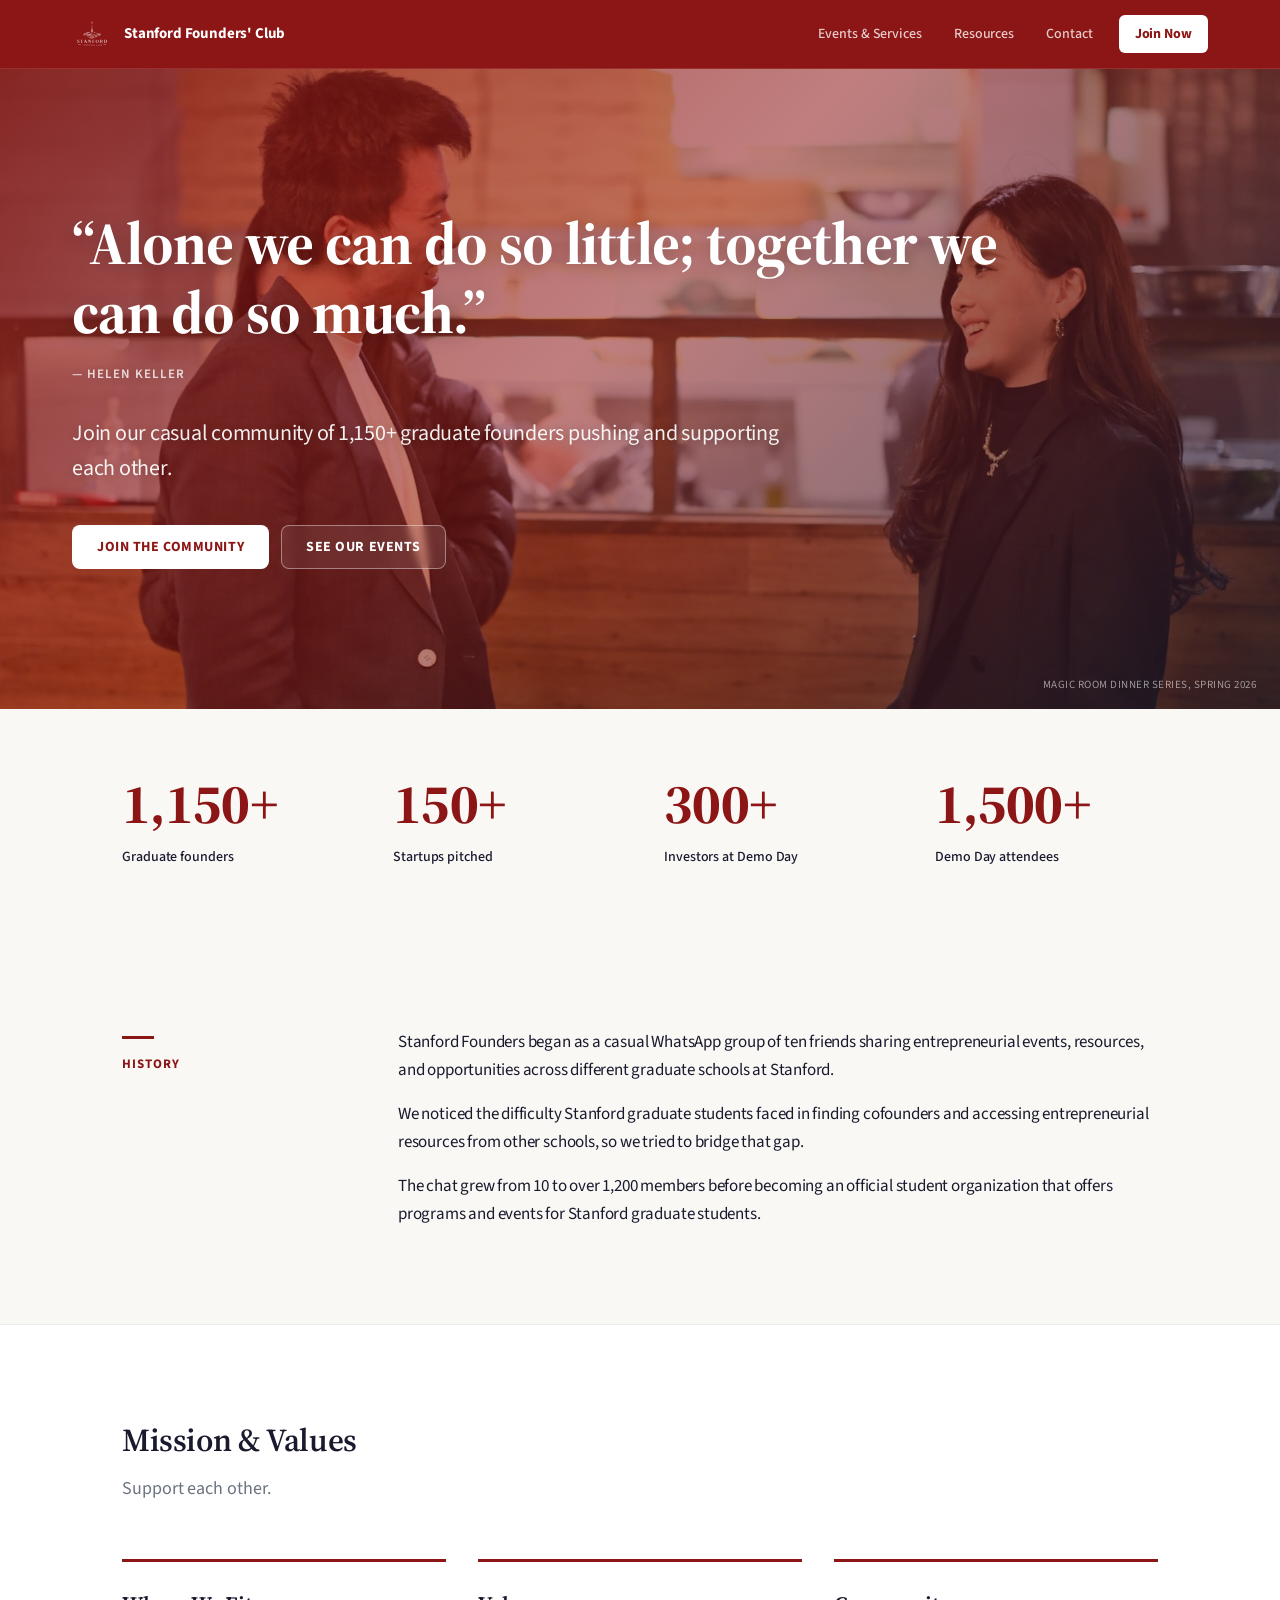
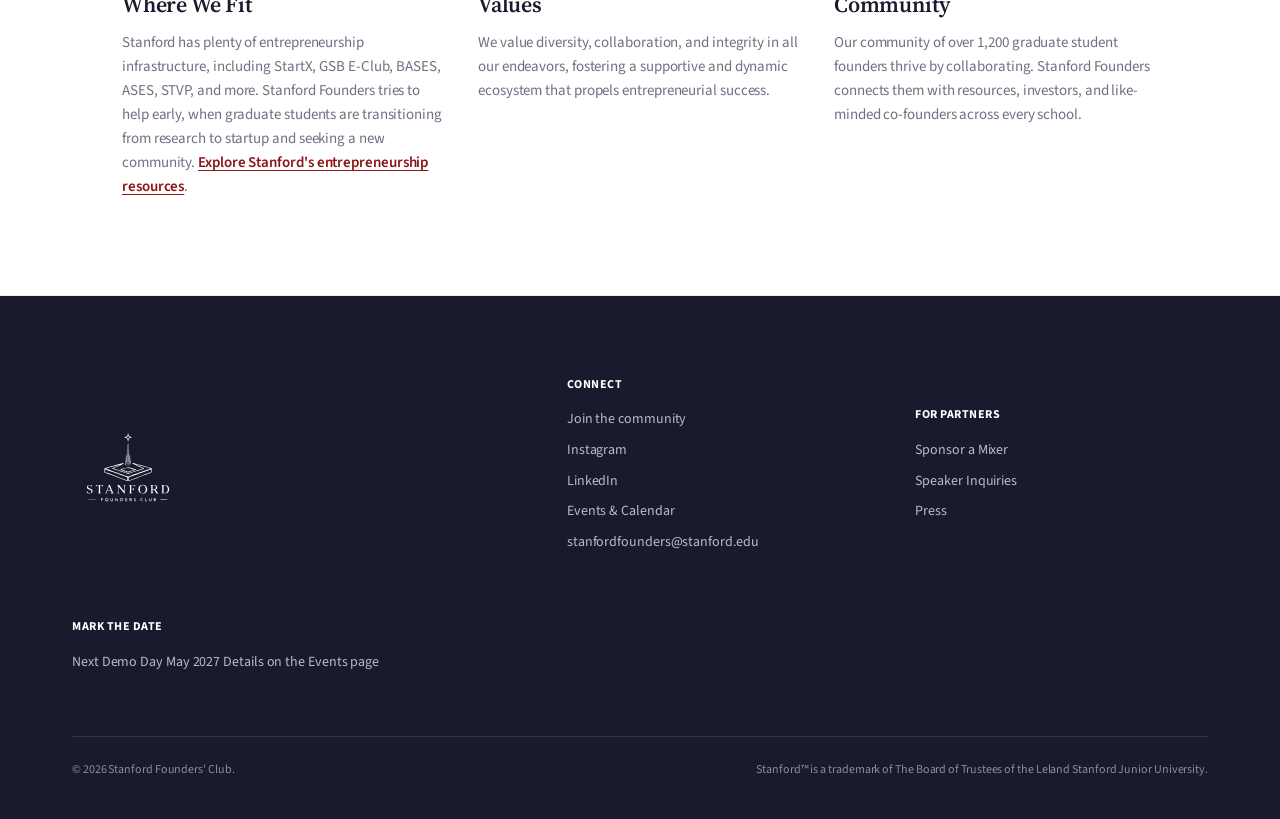
==== commit f96c449c: "Merge pull request #1 from andy-cai/claude/amazing-ride-8l5vkz Site refresh: new homepage hero, Reso" ====
--- a/index.html
+++ b/index.html
@@ -4,360 +4,91 @@
 <meta charset="UTF-8">
 <meta name="viewport" content="width=device-width, initial-scale=1.0">
 <title>Stanford Founders | The graduate founder network at Stanford</title>
-<meta name="description" content="Stanford Founders is the graduate founder community at Stanford: 1,150+ members across seven schools, weekly events, and a spring Demo Day with 90 startups, 300+ investors, and 1,500+ attendees.">
+<meta name="description" content="Stanford Founders' Club is the graduate founder community at Stanford. 1,150+ members across seven schools, 150+ startups pitched, 300+ investors at Demo Day.">
 <link rel="stylesheet" href="static/css/styles.css">
-<link rel="icon" href="assets/logo/SFC_Cardinal.svg" type="image/svg+xml">
 <script src="static/js/components.js" defer></script>
-<style>
-/* ── Home page ── */
-
-/* Hero: full-bleed photograph, content bottom-left */
-.home-hero > .wrap { width: 100%; position: relative; }
-.home-hero::after {
-  background:
-    linear-gradient(to right, rgba(20,14,14,0.55) 0%, rgba(20,14,14,0.30) 38%, rgba(20,14,14,0) 62%),
-    linear-gradient(to bottom,
-      rgba(20,14,14,0.62) 0%,
-      rgba(20,14,14,0.20) 38%,
-      rgba(20,14,14,0.48) 68%,
-      rgba(20,14,14,0.84) 100%);
-}
-.home-hero .display { max-width: 12ch; margin-bottom: 24px; }
-.home-hero .lede-serif { margin-bottom: 36px; }
-.home-hero .actions { display: flex; gap: 12px; flex-wrap: wrap; align-items: center; }
-.home-hero .hero-meta { margin-top: 32px; }
-.home-hero .pill-tag { transition: border-color 0.15s, background 0.15s; }
-.home-hero .pill-tag:hover { border-color: rgba(255,255,255,0.7); background: rgba(255,255,255,0.08); }
-
-/* Stats */
-.home-stats .stat-row { gap: 40px 32px; }
-
-/* Story: sticky margin column + prose */
-.story .grid { gap: 48px; }
-@media (min-width: 900px) { .story .grid { gap: 72px; } }
-.story .spec { margin-top: 32px; }
-.story .spec > div { grid-template-columns: 96px 1fr; gap: 16px; padding: 14px 0; }
-.story .spec dd { font-size: 15px; line-height: 1.5; }
-.story .prose h3 {
-  font-family: var(--serif); font-weight: 600; font-size: 22px; letter-spacing: -0.01em;
-  color: var(--text); margin: 40px 0 14px; padding-top: 28px; border-top: 1px solid var(--line-strong);
-}
-.story .prose h3 .mono { color: var(--cardinal); margin-right: 10px; }
-
-/* What we do */
-.pillars { border-top: 1px solid var(--line); }
-.pillars .head { display: grid; gap: 24px; margin-bottom: 48px; }
-@media (min-width: 900px) { .pillars .head { grid-template-columns: 4fr 8fr; gap: 72px; align-items: end; } }
-.pillars .head .lede-serif { margin-bottom: 4px; }
-.pillars .after { margin-top: 32px; }
-
-/* Photo mosaic */
-.mosaic { display: grid; gap: 24px; grid-template-columns: 1fr; }
-.mosaic .note { align-self: end; }
-.mosaic .note p { font-family: var(--serif); font-size: 19px; line-height: 1.4; color: var(--text-2); max-width: 22ch; letter-spacing: -0.006em; }
-.mosaic .note .mono { display: block; color: var(--cardinal); margin-bottom: 12px; }
-@media (max-width: 899px) { .mosaic .m2 .photo-frame { aspect-ratio: 4 / 3; } }
-@media (min-width: 900px) {
-  .mosaic { grid-template-columns: repeat(3, 1fr); gap: 28px; }
-  .mosaic .m1 { grid-column: 1 / 3; }
-  .mosaic .m2 { grid-column: 3 / 4; display: flex; flex-direction: column; }
-  .mosaic .m2 .photo-frame { flex: 1; aspect-ratio: auto; min-height: 0; }
-  .mosaic .note { grid-column: 1 / 2; padding-bottom: 28px; }
-  .mosaic .m3 { grid-column: 2 / 4; }
-}
-
-/* Founder voices: hairline cards on white */
-.voices .head { max-width: 640px; margin-bottom: 48px; }
-.voices .head p { font-size: 18px; color: var(--muted); line-height: 1.55; margin-top: 12px; }
-.voices .voice-photo { background: var(--surface); border: 1px solid var(--line); box-shadow: none; border-radius: 12px; }
-.voices .voice-photo .quote { color: var(--text); }
-.voices .voice-photo .attr { border-top-color: var(--line); }
-.voices .voice-photo .who .name { color: var(--text); }
-.voices .voice-photo .who .role { color: var(--muted); }
-
-/* Where we fit: three ruled columns on ink */
-.fit .display-md { max-width: 16ch; margin-bottom: 48px; }
-.tri { display: grid; grid-template-columns: 1fr; border-top: 1px solid rgba(255,255,255,0.18); }
-.tri > div { padding: 28px 0 0; border-top: 1px solid rgba(255,255,255,0.12); }
-.tri > div:first-child { border-top: 0; }
-.tri .numeral { font-family: var(--mono); font-size: 13px; letter-spacing: 0.12em; color: var(--sandstone); margin-bottom: 18px; display: block; }
-.tri h3 { font-family: var(--serif); font-weight: 600; font-size: 26px; line-height: 1.2; margin-bottom: 14px; letter-spacing: -0.012em; }
-.tri p { font-size: 16px; line-height: 1.65; max-width: 36ch; }
-@media (min-width: 900px) {
-  .tri { grid-template-columns: repeat(3, 1fr); }
-  .tri > div { padding: 36px 32px 8px; border-top: 0; border-left: 1px solid rgba(255,255,255,0.14); }
-  .tri > div:first-child { border-left: 0; padding-left: 0; }
-  .tri > div:last-child { padding-right: 0; }
-}
-
-/* Closing CTA on photo */
-@media (min-width: 900px) { .close { padding: 136px 0; } }
-.close .display-md { max-width: 16ch; margin-bottom: 32px; }
-.close .actions { display: flex; gap: 24px; flex-wrap: wrap; align-items: center; }
-.close .next { color: rgba(255,255,255,0.85); border-bottom: 1px solid rgba(255,255,255,0.3); padding-bottom: 2px; }
-.close .next:hover { border-color: rgba(255,255,255,0.85); }
-</style>
 </head>
 <body data-page="home">
-<a class="skip-link" href="#main">Skip to content</a>
+
 <div id="header-placeholder"></div>
 
-<main id="main">
+<header class="hero-photo">
+  <div class="bg" style="background-image: url('images/events/networking-portrait.jpg');"></div>
+  <div class="scrim"></div>
+  <div class="wrap">
+    <h1 class="quote">&ldquo;Alone we can do so little; together we can do so&nbsp;much.&rdquo;</h1>
+    <div class="cite">&mdash; Helen Keller</div>
+    <p class="lede">
+      Join our casual community of 1,150+ graduate founders pushing and supporting each other.
+    </p>
+    <div class="actions">
+      <a href="https://forms.gle/29HpRs3yAWa1Dg757" target="_blank" rel="noopener" class="btn on-photo">Join the community</a>
+      <a href="events.html" class="btn on-photo-secondary">See our events</a>
+    </div>
+  </div>
+  <div class="photo-credit">Magic Room dinner series, Spring 2026</div>
+</header>
 
-  <!-- Hero -->
-  <section class="band-photo band-photo--tall band-photo--top home-hero" aria-labelledby="hero-title">
-    <img src="images/events/networking-portrait.jpg" alt="Two founders in conversation at a warmly lit dinner" width="1800" height="1200" fetchpriority="high">
-    <div class="wrap">
-      <div class="eyebrow-line">The graduate founder network at Stanford</div>
-      <h1 class="display" id="hero-title">Where Stanford grads build.</h1>
-      <p class="lede-serif">1,150+ graduate founders across Stanford's seven schools. The shortest path from lab, classroom, or studio to a funded company.</p>
-      <div class="actions">
-        <a href="https://forms.gle/DWG3xHtUywoQrMCA6" target="_blank" rel="noopener" class="btn on-photo">Join the community</a>
-        <a href="https://luma.com/stanford-founders-events" target="_blank" rel="noopener" class="btn on-photo-secondary">Upcoming events</a>
+<section class="stats">
+  <div class="wrap-narrow">
+    <div class="stats-grid">
+      <div class="stat">
+        <div class="num">1,150+</div>
+        <div class="label">Graduate founders</div>
       </div>
-      <div class="hero-meta">
-        <a href="events.html#demo-day" class="pill-tag"><span class="dot" aria-hidden="true"></span>Next Demo Day · May 2027</a>
+      <div class="stat">
+        <div class="num">150+</div>
+        <div class="label">Startups pitched</div>
+      </div>
+      <div class="stat">
+        <div class="num">300+</div>
+        <div class="label">Investors at Demo Day</div>
+      </div>
+      <div class="stat">
+        <div class="num">1,500+</div>
+        <div class="label">Demo Day attendees</div>
       </div>
     </div>
-    <div class="photo-credit">Magic Room dinner series, Spring 2026</div>
-  </section>
+  </div>
+</section>
 
-  <!-- Stats -->
-  <section class="section section--tight section--tinted home-stats" aria-label="By the numbers">
-    <div class="wrap">
-      <div class="stat-row">
-        <div class="stat">
-          <div class="num">1,150+</div>
-          <div class="label">Graduate founders<span class="source">Across seven Stanford schools</span></div>
-        </div>
-        <div class="stat">
-          <div class="num">90</div>
-          <div class="label">Startups pitched at Demo Day<span class="source">Spring 2025 · Stanford Daily</span></div>
-        </div>
-        <div class="stat">
-          <div class="num">300+</div>
-          <div class="label">Investors in the room<span class="source">Spring 2025 Demo Day</span></div>
-        </div>
-        <div class="stat">
-          <div class="num">1,500+</div>
-          <div class="label">Demo Day attendees<span class="source">Spring 2025 · Stanford Daily</span></div>
-        </div>
+<section class="body tinted">
+  <div class="wrap-narrow">
+    <div class="prose-grid">
+      <div class="label">History</div>
+      <div>
+        <p>Stanford Founders began as a casual WhatsApp group of ten friends sharing entrepreneurial events, resources, and opportunities across different graduate schools at Stanford.</p>
+        <p>We noticed the difficulty Stanford graduate students faced in finding cofounders and accessing entrepreneurial resources from other schools, so we tried to bridge that gap.</p>
+        <p>The chat grew from 10 to over 1,200 members before becoming an official student organization that offers programs and events for Stanford graduate students.</p>
       </div>
     </div>
-  </section>
+  </div>
+</section>
 
-  <!-- Story: history + mission -->
-  <section class="section story" aria-labelledby="story-title">
-    <div class="wrap">
-      <div class="grid grid-4-8">
-        <div class="sticky-col">
-          <div class="eyebrow-line">Our story</div>
-          <h2 class="display-md" id="story-title">From a group chat to an organization.</h2>
-          <dl class="spec">
-            <div><dt>Began as</dt><dd>A WhatsApp group of ten friends</dd></div>
-            <div><dt>Today</dt><dd>1,150+ members across seven graduate schools</dd></div>
-            <div><dt>Status</dt><dd>Official Stanford student organization</dd></div>
-          </dl>
-        </div>
-        <div class="prose drop-cap">
-          <p>Stanford Founders began as a casual WhatsApp group of ten friends sharing entrepreneurial events, resources, and opportunities across different graduate schools at Stanford.</p>
-          <p>We noticed the difficulty Stanford graduate students faced in finding cofounders and accessing entrepreneurial resources from other schools. The group aimed to bridge that gap.</p>
-          <p>The chat grew from 10 to 1,150+ members, highlighting the need for the network. We turned the group into an official student organization, offering programs and events for cross-disciplinary Stanford graduate students at the early stage of their startup development.</p>
-          <h3><span class="mono">02</span>Mission</h3>
-          <p>Stanford Founders' Club is a dynamic community of cross-disciplinary Stanford graduate students.</p>
-          <p>We support members at the early stages of company-building through programming, dinners, sector mixers, and introductions across the seven Stanford graduate schools.</p>
-        </div>
+<section class="body">
+  <div class="wrap-narrow">
+    <div class="section-header">
+      <h2>Mission &amp; Values</h2>
+      <p>Support each other.</p>
+    </div>
+    <div class="principles">
+      <div class="principle">
+        <h3>Where We Fit</h3>
+        <p>Stanford has plenty of entrepreneurship infrastructure, including StartX, GSB E-Club, BASES, ASES, STVP, and more. Stanford Founders tries to help early, when graduate students are transitioning from research to startup and seeking a new community. <a href="resources.html">Explore Stanford's entrepreneurship resources</a>.</p>
+      </div>
+      <div class="principle">
+        <h3>Values</h3>
+        <p>We value diversity, collaboration, and integrity in all our endeavors, fostering a supportive and dynamic ecosystem that propels entrepreneurial success.</p>
+      </div>
+      <div class="principle">
+        <h3>Community</h3>
+        <p>Our community of over 1,200 graduate student founders thrive by collaborating. Stanford Founders connects them with resources, investors, and like-minded co-founders across every school.</p>
       </div>
     </div>
-  </section>
-
-  <!-- What we do -->
-  <section class="section pillars" id="what-we-do" aria-labelledby="pillars-title">
-    <div class="wrap">
-      <div class="head">
-        <div>
-          <div class="eyebrow-line">What we do</div>
-          <h2 class="display-md" id="pillars-title">Built for graduate founders.</h2>
-        </div>
-        <p class="lede-serif">Programming, co-founder matching, sector mixers, and investor access for the early stages of company-building.</p>
-      </div>
-
-      <ol class="ledger">
-        <li>
-          <a href="services.html#programming">
-            <span class="no">01</span>
-            <div>
-              <h3>Founder programming</h3>
-              <p>Firesides with operators who have shipped, from PhD spinouts to GSB-led companies. Workshops on fundraising, recruiting, and first-customer GTM.</p>
-            </div>
-            <span class="arrow" aria-hidden="true">→</span>
-          </a>
-        </li>
-        <li>
-          <a href="services.html#matching">
-            <span class="no">02</span>
-            <div>
-              <h3>Co-founder matching</h3>
-              <p>Engineers, scientists, and operators meet across the seven schools. Most matches start at a single dinner and end at a Y Combinator interview.</p>
-            </div>
-            <span class="arrow" aria-hidden="true">→</span>
-          </a>
-        </li>
-        <li>
-          <a href="services.html#mixers">
-            <span class="no">03</span>
-            <div>
-              <h3>Sector mixers</h3>
-              <p>Bio, climate, defense, AI infrastructure, fintech. Small-format dinners with founders working on the same wedge of the market.</p>
-            </div>
-            <span class="arrow" aria-hidden="true">→</span>
-          </a>
-        </li>
-        <li>
-          <a href="services.html#investors">
-            <span class="no">04</span>
-            <div>
-              <h3>Investor access</h3>
-              <p>Demo Day puts 90 startups in front of 300+ investors in a single afternoon. Direct introductions to partners at Unusual, Pear, NEA, a16z, DCM, and BlackRock.</p>
-            </div>
-            <span class="arrow" aria-hidden="true">→</span>
-          </a>
-        </li>
-      </ol>
-
-      <div class="after">
-        <a href="services.html" class="link-arrow">All services <span class="arrow" aria-hidden="true">→</span></a>
-      </div>
-    </div>
-  </section>
-
-  <!-- Photo mosaic -->
-  <section class="section section--tinted" aria-label="Photographs from recent events">
-    <div class="wrap">
-      <div class="mosaic">
-        <figure class="fig m1 reveal">
-          <div class="photo-frame photo-frame--3x2">
-            <img src="images/events/dd25-tresidder-wide.jpg" alt="A packed Tresidder Oak Lounge seen from the back of the room, stage ahead" width="1800" height="1350" loading="lazy">
-          </div>
-          <figcaption><span class="fig-no">Fig. 01</span>Demo Day 2025, Tresidder Oak Lounge</figcaption>
-        </figure>
-        <figure class="fig m2 reveal">
-          <div class="photo-frame photo-frame--3x4">
-            <img src="images/events/dd25-pitch-podium.jpg" alt="A founder at the podium holding a microphone" width="1800" height="1200" loading="lazy" style="object-position: 30% 25%;">
-          </div>
-          <figcaption><span class="fig-no">Fig. 02</span>A founder pitches at Demo Day</figcaption>
-        </figure>
-        <div class="note">
-          <span class="mono">Figs. 01–03</span>
-          <p>Demo Day in the spring. Dinners, mixers, and firesides in between.</p>
-        </div>
-        <figure class="fig m3 reveal">
-          <div class="photo-frame photo-frame--16x9">
-            <img src="images/events/magic-room-table.jpg" alt="A long dinner table with many members talking" width="1800" height="1200" loading="lazy">
-          </div>
-          <figcaption><span class="fig-no">Fig. 03</span>Magic Room dinner series</figcaption>
-        </figure>
-      </div>
-    </div>
-  </section>
-
-  <!-- Founder voices -->
-  <section class="section voices" aria-labelledby="voices-title">
-    <div class="wrap">
-      <div class="head">
-        <div class="eyebrow-line">Founder voices</div>
-        <h2 class="display-md" id="voices-title">Members on the network.</h2>
-        <p>Four graduate founders on what the community has been for them.</p>
-      </div>
-      <div class="voices-photo">
-
-        <article class="voice-photo">
-          <p class="quote">Stanford Founders provided exactly the interdisciplinary environment I needed to find my technical co-founder.</p>
-          <div class="attr">
-            <img class="portrait" src="images/headshots/lukas.jpg" alt="Lukas Klaiber" width="1920" height="2560" loading="lazy">
-            <div class="who">
-              <div class="name">Lukas Klaiber</div>
-              <div class="role">Former Student Advisor</div>
-            </div>
-          </div>
-        </article>
-
-        <article class="voice-photo">
-          <p class="quote">The level of support and resources available within this community is unmatched on campus.</p>
-          <div class="attr">
-            <img class="portrait" src="images/headshots/xinmeng.jpeg" alt="Xinmeng Zeng" width="1017" height="1616" loading="lazy">
-            <div class="who">
-              <div class="name">Xinmeng Zeng</div>
-              <div class="role">Former VP of Finance</div>
-            </div>
-          </div>
-        </article>
-
-        <article class="voice-photo">
-          <p class="quote">Being part of this organization wasn't just about networking. It was about community.</p>
-          <div class="attr">
-            <img class="portrait" src="images/headshots/johnny.jpeg" alt="Johnny Chang" width="1047" height="1154" loading="lazy">
-            <div class="who">
-              <div class="name">Johnny Chang</div>
-              <div class="role">Former President</div>
-            </div>
-          </div>
-        </article>
-
-        <article class="voice-photo">
-          <p class="quote">There is no better place on campus for graduate students to go from idea to funded company.</p>
-          <div class="attr">
-            <img class="portrait" src="images/headshots/pricilla.jpeg" alt="Priscilla Russo" width="1600" height="1387" loading="lazy">
-            <div class="who">
-              <div class="name">Priscilla Russo</div>
-              <div class="role">Former Co-VP of Community Initiatives</div>
-            </div>
-          </div>
-        </article>
-
-      </div>
-    </div>
-  </section>
-
-  <!-- Where we fit -->
-  <section class="section section--ink fit" aria-labelledby="fit-title">
-    <div class="wrap">
-      <div class="eyebrow-line">Where we fit</div>
-      <h2 class="display-md" id="fit-title">Where Stanford Founders fits.</h2>
-      <div class="tri">
-        <div>
-          <span class="numeral">I</span>
-          <h3>Where We Fit</h3>
-          <p>Stanford has plenty of entrepreneurship infrastructure, including StartX, GSB E-Club, BASES, ASES, STVP, and more. Stanford Founders tries to help early, when graduate students are transitioning from research to startup and seeking a new community.</p>
-        </div>
-        <div>
-          <span class="numeral">II</span>
-          <h3>Values</h3>
-          <p>We value diversity, collaboration, and integrity in all our endeavors, fostering a supportive and dynamic ecosystem that propels entrepreneurial success.</p>
-        </div>
-        <div>
-          <span class="numeral">III</span>
-          <h3>Community</h3>
-          <p>Our community of 1,150+ graduate student founders thrive by collaborating. Stanford Founders connects them with resources, investors, and like-minded co-founders across every school.</p>
-        </div>
-      </div>
-    </div>
-  </section>
-
-  <!-- Closing CTA -->
-  <section class="band-photo close" aria-labelledby="close-title">
-    <img src="images/events/demo-chat.jpg" alt="Attendees talking animatedly at a table, name tags on" width="2048" height="1365" loading="lazy">
-    <div class="wrap">
-      <h2 class="display-md" id="close-title">Transform your ideas into impact.</h2>
-      <div class="actions">
-        <a href="https://forms.gle/DWG3xHtUywoQrMCA6" target="_blank" rel="noopener" class="btn on-photo">Join the community</a>
-        <a href="events.html#demo-day" class="mono next">Next Demo Day · May 2027</a>
-      </div>
-    </div>
-  </section>
-
-</main>
+  </div>
+</section>
 
 <div id="footer-placeholder"></div>
+
 </body>
 </html>
--- a/static/css/styles.css
+++ b/static/css/styles.css
@@ -7,7 +7,7 @@
             Source Sans 3 (body/eyebrow/button)
    ────────────────────────────────────────────────────────────── */
 
-@import url('https://fonts.googleapis.com/css2?family=Source+Sans+3:ital,wght@0,400;0,500;0,600;0,700;1,400&family=Source+Serif+4:ital,opsz,wght@0,8..60,400;0,8..60,500;0,8..60,600;0,8..60,700;1,8..60,400;1,8..60,600&display=swap');
+@import url('https://fonts.googleapis.com/css2?family=Source+Sans+3:ital,wght@0,400;0,600;0,700;1,400&family=Source+Serif+4:ital,wght@0,600;0,700;1,600&display=swap');
 
 *, *::before, *::after { box-sizing: border-box; margin: 0; padding: 0; }
 
@@ -20,21 +20,6 @@
   --white: #FFFFFF;
   --hairline: #ECECEC;
   --max: 1200px;
-
-  /* Editorial layer tokens (added in the 2026 overhaul) */
-  --serif: 'Source Serif 4', Georgia, 'Times New Roman', serif;
-  --sans: 'Source Sans 3', -apple-system, BlinkMacSystemFont, system-ui, sans-serif;
-  --mono: ui-monospace, SFMono-Regular, Menlo, Consolas, monospace;
-  --text: var(--ink);
-  --text-2: #3F3F52;
-  --muted: var(--steel);
-  --surface: var(--white);
-  --surface-2: var(--parchment);
-  --line: var(--hairline);
-  --line-strong: #C9C6C0;
-  --sandstone: #D5C4A1;
-  --nav-h: 69px;
-  --ease-out: cubic-bezier(0.22, 1, 0.36, 1);
 }
 
 html { scroll-behavior: smooth; }
@@ -258,6 +243,26 @@
   background: rgba(255,255,255,0.25);
   z-index: -1;
 }
+/* Hero quote variant: upright serif, one step below the display size,
+   with a small uppercase attribution line beneath it. */
+.hero-photo h1.quote {
+  font-size: 60px;
+  font-weight: 700;
+  font-style: normal;
+  line-height: 1.15;
+  max-width: 980px;
+  margin-bottom: 18px;
+}
+.hero-photo .cite {
+  font-family: 'Source Sans 3', -apple-system, BlinkMacSystemFont, system-ui, sans-serif;
+  font-size: 13px;
+  font-weight: 600;
+  text-transform: uppercase;
+  letter-spacing: 1px;
+  color: rgba(255,255,255,0.8);
+  margin-bottom: 32px;
+  text-shadow: 0 1px 10px rgba(0,0,0,0.2);
+}
 .hero-photo p.lede {
   font-size: 22px;
   line-height: 1.55;
@@ -551,6 +556,8 @@
 .principle { border-top: 3px solid var(--cardinal); padding-top: 28px; }
 .principle h3 { font-weight: 600; font-size: 22px; color: var(--ink); margin-bottom: 12px; line-height: 1.30; letter-spacing: -0.008em; }
 .principle p { font-size: 15px; color: var(--steel); line-height: 1.6; }
+.principle p a { color: var(--cardinal); text-decoration: underline; text-underline-offset: 3px; font-weight: 600; }
+.principle p a:hover { color: var(--cardinal-dark); }
 
 /* ── Final CTA on photo ── */
 .final-cta {
@@ -1178,6 +1185,7 @@
 /* ── Responsive ── */
 @media (max-width: 1024px) {
   .hero-photo h1 { font-size: 60px; }
+  .hero-photo h1.quote { font-size: 48px; }
   .gallery .item.col-7 { grid-column: span 12; grid-row: span 1; }
   .gallery .item.col-5, .gallery .item.col-6, .gallery .item.col-4 { grid-column: span 6; }
 }
@@ -1185,6 +1193,7 @@
   .hero-photo { min-height: 520px; }
   .hero-photo .wrap { min-height: 520px; padding-top: 64px; padding-bottom: 64px; }
   .hero-photo h1 { font-size: 44px; }
+  .hero-photo h1.quote { font-size: 36px; }
   .hero-photo p.lede { font-size: 18px; }
   .page-hero { min-height: 280px; }
   .page-hero .wrap { min-height: 280px; padding-top: 56px; padding-bottom: 56px; }
@@ -1213,6 +1222,7 @@
 @media (max-width: 480px) {
   .wrap { padding: 0 20px; }
   .hero-photo h1 { font-size: 36px; }
+  .hero-photo h1.quote { font-size: 30px; }
   .page-hero h1 { font-size: 30px; }
   .stat .num { font-size: 42px; }
   .final-cta h2 { font-size: 28px; }
@@ -1427,329 +1437,3 @@
     color: #A8A29E;
   }
 }
-
-/* ══════════════════════════════════════════════════════════════
-   EDITORIAL LAYER (2026 overhaul)
-   Components layered on the brand system above. Same palette and
-   type; adds photography-led sections, hairline "ledger" lists,
-   numbered figures, glossary/spec-sheet text patterns, a mobile
-   menu, and scroll reveals. Every component has a dark-mode block
-   at the end of this file.
-   ══════════════════════════════════════════════════════════════ */
-
-/* ── Base refinements ── */
-:focus-visible { outline: 2px solid var(--cardinal); outline-offset: 3px; }
-.skip-link {
-  position: absolute; left: 16px; top: -60px; z-index: 1000;
-  background: var(--ink); color: var(--white); padding: 10px 14px; border-radius: 6px;
-  font-weight: 600; font-size: 14px;
-}
-.skip-link:focus { top: 16px; }
-.visually-hidden { position: absolute; width: 1px; height: 1px; overflow: hidden; clip: rect(0 0 0 0); white-space: nowrap; }
-[id] { scroll-margin-top: calc(var(--nav-h) + 24px); }
-
-/* ── Type helpers ── */
-.display {
-  font-family: var(--serif);
-  font-weight: 600;
-  letter-spacing: -0.018em;
-  line-height: 1.04;
-  font-size: clamp(40px, 5.6vw, 72px);
-  color: var(--text);
-  text-wrap: balance;
-}
-.display-md {
-  font-family: var(--serif);
-  font-weight: 600;
-  letter-spacing: -0.014em;
-  line-height: 1.12;
-  font-size: clamp(30px, 3.6vw, 44px);
-  color: var(--text);
-  text-wrap: balance;
-}
-.display .accent, .display-md .accent { color: var(--cardinal); font-style: italic; font-weight: 500; }
-.lede-serif {
-  font-family: var(--serif);
-  font-weight: 400;
-  font-size: clamp(19px, 1.9vw, 24px);
-  line-height: 1.45;
-  color: var(--text-2);
-  max-width: 44ch;
-  letter-spacing: -0.006em;
-}
-.eyebrow-line {
-  display: inline-flex; align-items: center; gap: 12px;
-  font-size: 11px; font-weight: 700; letter-spacing: 0.12em; text-transform: uppercase;
-  color: var(--cardinal); margin-bottom: 20px;
-}
-.eyebrow-line::before { content: ""; width: 28px; height: 2px; background: currentColor; }
-.mono { font-family: var(--mono); font-size: 12px; letter-spacing: 0.02em; }
-.prose p { font-size: 17px; line-height: 1.7; color: var(--text-2); max-width: 66ch; margin-bottom: 18px; letter-spacing: -0.006em; }
-.prose p:last-child { margin-bottom: 0; }
-.prose strong { color: var(--text); font-weight: 600; }
-.prose a { color: var(--cardinal); text-decoration: underline; text-decoration-color: rgba(140,21,21,0.35); text-underline-offset: 3px; }
-.prose a:hover { text-decoration-color: currentColor; }
-.drop-cap > p:first-of-type::first-letter {
-  font-family: var(--serif); font-weight: 600; float: left;
-  font-size: 4.2em; line-height: 0.8; padding: 0.06em 0.12em 0 0; color: var(--cardinal);
-}
-.pullquote {
-  font-family: var(--serif); font-style: italic; font-weight: 400;
-  font-size: clamp(24px, 2.6vw, 34px); line-height: 1.28; color: var(--text);
-  margin: 40px 0; padding-left: 24px; border-left: 3px solid var(--cardinal); max-width: 28ch; text-wrap: balance;
-}
-.pullquote cite {
-  display: block; margin-top: 14px; font-family: var(--sans); font-style: normal;
-  font-size: 11px; letter-spacing: 0.1em; text-transform: uppercase; color: var(--muted); font-weight: 600;
-}
-.rule { height: 1px; background: var(--line); border: 0; }
-.rule--strong { background: var(--line-strong); }
-
-/* ── Layout helpers ── */
-.section { padding: 96px 0; }
-.section--tight { padding: 64px 0; }
-.section--tinted { background: var(--surface-2); }
-.section--ink { background: var(--ink); color: rgba(255,255,255,0.85); }
-.section--ink .display, .section--ink .display-md, .section--ink h2, .section--ink h3 { color: var(--white); }
-.section--ink .eyebrow-line { color: var(--sandstone); }
-.section--ink .prose p, .section--ink p { color: rgba(255,255,255,0.78); }
-.section--ink .rule { background: rgba(255,255,255,0.18); }
-.grid { display: grid; gap: 40px; }
-.grid-2 { grid-template-columns: repeat(auto-fit, minmax(280px, 1fr)); }
-.grid-3 { grid-template-columns: repeat(auto-fit, minmax(240px, 1fr)); }
-@media (min-width: 900px) {
-  .grid-4-8 { grid-template-columns: 4fr 8fr; }
-  .grid-5-7 { grid-template-columns: 5fr 7fr; }
-  .grid-7-5 { grid-template-columns: 7fr 5fr; }
-  .grid-3-9 { grid-template-columns: 3fr 9fr; }
-  .sticky-col { position: sticky; top: calc(var(--nav-h) + 32px); align-self: start; }
-}
-@media (max-width: 880px) { .section { padding: 64px 0; } .section--tight { padding: 48px 0; } }
-
-/* ── Photo section (full-bleed photograph with scrim and content) ──
-   Distinct from the upstream .photo-band 3-up strip. */
-.band-photo {
-  position: relative; isolation: isolate; color: var(--white); overflow: hidden;
-  padding: 96px 0;
-}
-.band-photo > img { position: absolute; inset: 0; z-index: -2; width: 100%; height: 100%; object-fit: cover; }
-.band-photo::after {
-  content: ""; position: absolute; inset: 0; z-index: -1;
-  background: linear-gradient(to top, rgba(20,14,14,0.88) 0%, rgba(20,14,14,0.45) 55%, rgba(20,14,14,0.30) 100%);
-}
-.band-photo--even::after { background: rgba(20,14,14,0.58); }
-.band-photo--top::after { background: linear-gradient(to bottom, rgba(20,14,14,0.72) 0%, rgba(20,14,14,0.30) 55%, rgba(20,14,14,0.55) 100%); }
-.band-photo--cardinal::after { background: linear-gradient(135deg, rgba(140,21,21,0.88) 0%, rgba(26,26,46,0.82) 100%); }
-.band-photo--tall { min-height: 84vh; display: flex; align-items: flex-end; }
-.band-photo .display, .band-photo .display-md, .band-photo h1, .band-photo h2, .band-photo h3 { color: var(--white); text-shadow: 0 2px 20px rgba(0,0,0,0.25); }
-.band-photo .lede-serif, .band-photo p { color: rgba(255,255,255,0.88); }
-.band-photo .eyebrow-line { color: var(--sandstone); }
-.band-photo .rule { background: rgba(255,255,255,0.22); }
-.band-photo .photo-credit {
-  position: absolute; bottom: 14px; right: 24px; z-index: 1;
-  font-size: 11px; color: rgba(255,255,255,0.6); text-transform: uppercase; letter-spacing: 0.5px;
-}
-
-/* ── Photo frames + numbered figures ── */
-.photo-frame { position: relative; overflow: hidden; border-radius: 12px; background: var(--surface-2); }
-.photo-frame img { width: 100%; height: 100%; object-fit: cover; display: block; }
-.photo-frame--4x3 { aspect-ratio: 4 / 3; }
-.photo-frame--3x4 { aspect-ratio: 3 / 4; }
-.photo-frame--3x2 { aspect-ratio: 3 / 2; }
-.photo-frame--16x9 { aspect-ratio: 16 / 9; }
-.photo-frame--square { aspect-ratio: 1; }
-.photo-frame--zoom img { transition: transform 0.8s var(--ease-out); }
-.photo-frame--zoom:hover img { transform: scale(1.03); }
-figure.fig { margin: 0; }
-figure.fig figcaption, .caption { margin-top: 10px; font-size: 13px; line-height: 1.45; color: var(--muted); }
-.fig-no { font-family: var(--mono); font-size: 12px; color: var(--cardinal); margin-right: 8px; letter-spacing: 0.02em; }
-
-/* ── Ledger: numbered hairline rows that read like an index ── */
-.ledger { list-style: none; margin: 0; padding: 0; border-top: 1px solid var(--line-strong); }
-.ledger > li { border-bottom: 1px solid var(--line); }
-.ledger > li > a, .ledger > li > .ledger-row {
-  display: grid; grid-template-columns: 56px 1fr auto; gap: 16px; align-items: start;
-  padding: 24px 0; color: inherit; transition: background 0.15s;
-}
-.ledger .no { font-family: var(--mono); font-size: 13px; color: var(--cardinal); padding-top: 6px; }
-.ledger h3 { font-family: var(--serif); font-weight: 600; font-size: 26px; line-height: 1.2; margin-bottom: 6px; color: var(--text); letter-spacing: -0.012em; }
-.ledger p { margin: 0; color: var(--text-2); font-size: 16px; line-height: 1.55; max-width: 60ch; }
-.ledger .arrow { color: var(--cardinal); font-size: 20px; padding-top: 4px; transition: transform 0.2s var(--ease-out); }
-.ledger > li > a:hover h3 { color: var(--cardinal); }
-.ledger > li > a:hover .arrow { transform: translateX(6px); }
-@media (max-width: 600px) { .ledger > li > a, .ledger > li > .ledger-row { grid-template-columns: 40px 1fr auto; gap: 12px; } .ledger h3 { font-size: 22px; } }
-
-/* ── Stats row (editorial variant of .stat) ── */
-.stat-row { display: grid; grid-template-columns: repeat(auto-fit, minmax(180px, 1fr)); gap: 32px; }
-.stat-row .stat { border-left: 1px solid var(--line-strong); padding-left: 24px; }
-.stat-row .stat .num { font-weight: 600; font-size: clamp(40px, 4.6vw, 64px); letter-spacing: -0.02em; margin-bottom: 8px; }
-.stat-row .stat .num sup { font-size: 0.5em; vertical-align: top; position: relative; top: 0.35em; }
-.stat-row .stat .label { font-size: 12px; letter-spacing: 0.1em; text-transform: uppercase; color: var(--muted); font-weight: 600; }
-.stat-row .stat .source { text-transform: none; letter-spacing: 0; font-weight: 400; }
-.band-photo .stat .num, .section--ink .stat .num { color: var(--white); }
-.band-photo .stat .label, .section--ink .stat .label { color: rgba(255,255,255,0.7); }
-.band-photo .stat-row .stat, .section--ink .stat-row .stat { border-left-color: rgba(255,255,255,0.25); }
-
-/* ── Spec sheet (definition list with hairlines) ── */
-.spec { margin: 0; border-top: 1px solid var(--line-strong); }
-.spec > div { display: grid; grid-template-columns: 150px 1fr; gap: 24px; padding: 18px 0; border-bottom: 1px solid var(--line); }
-.spec dt { font-size: 11px; font-weight: 700; letter-spacing: 0.1em; text-transform: uppercase; color: var(--muted); padding-top: 4px; }
-.spec dd { margin: 0; font-size: 17px; line-height: 1.6; color: var(--text-2); }
-.spec dd strong { color: var(--text); font-weight: 600; }
-@media (max-width: 600px) { .spec > div { grid-template-columns: 1fr; gap: 6px; } }
-
-/* ── Glossary (dictionary-style entries) ── */
-.glossary { display: grid; grid-template-columns: repeat(3, 1fr); border-top: 1px solid var(--line-strong); border-bottom: 1px solid var(--line-strong); }
-.glossary > div { padding: 32px 28px 36px; border-left: 1px solid var(--line); }
-.glossary > div:first-child { border-left: 0; padding-left: 0; }
-.glossary .headword { font-family: var(--serif); font-weight: 600; font-size: 30px; letter-spacing: -0.01em; color: var(--text); margin-bottom: 6px; }
-.glossary .pos { font-family: var(--serif); font-style: italic; font-size: 15px; color: var(--muted); margin-bottom: 16px; }
-.glossary .pos b { color: var(--cardinal); font-weight: 600; }
-.glossary .sense { font-size: 16px; line-height: 1.6; color: var(--text-2); }
-.glossary .sense .n { font-family: var(--mono); color: var(--cardinal); font-size: 12px; margin-right: 6px; }
-@media (max-width: 880px) {
-  .glossary { grid-template-columns: 1fr; }
-  .glossary > div { border-left: 0; padding: 28px 0; border-top: 1px solid var(--line); }
-  .glossary > div:first-child { border-top: 0; }
-}
-
-/* ── Chapters (sticky margin heading + prose) ── */
-.chapter { display: grid; gap: 32px; padding: 56px 0; border-top: 1px solid var(--line); }
-.chapter:first-of-type { border-top: 0; padding-top: 0; }
-.chapter .chapter-head .no { font-family: var(--mono); font-size: 12px; color: var(--cardinal); margin-bottom: 12px; display: block; }
-.chapter .chapter-head h2 { font-family: var(--serif); font-weight: 600; font-size: clamp(28px, 3vw, 38px); line-height: 1.12; letter-spacing: -0.014em; color: var(--text); }
-@media (min-width: 900px) { .chapter { grid-template-columns: 4fr 8fr; gap: 56px; } .chapter .chapter-head { position: sticky; top: calc(var(--nav-h) + 32px); align-self: start; } }
-
-/* ── Timeline (hairline with marks) ── */
-.timeline { list-style: none; margin: 0; padding: 0; display: grid; grid-template-columns: repeat(3, 1fr); position: relative; }
-.timeline::before { content: ""; position: absolute; left: 0; right: 0; top: 7px; height: 1px; background: var(--line-strong); }
-.timeline li { position: relative; padding: 32px 24px 0 0; }
-.timeline li::before { content: ""; position: absolute; left: 0; top: 0; width: 15px; height: 15px; border-radius: 50%; background: var(--surface); border: 1.5px solid var(--cardinal); }
-.timeline li.is-now::before { background: var(--cardinal); }
-.timeline .mark { font-family: var(--mono); font-size: 11px; color: var(--cardinal); letter-spacing: 0.08em; margin-bottom: 8px; display: block; }
-.timeline h3 { font-family: var(--serif); font-weight: 600; font-size: 24px; margin-bottom: 6px; color: var(--text); }
-.timeline p { font-size: 15px; color: var(--text-2); line-height: 1.55; max-width: 30ch; }
-@media (max-width: 720px) {
-  .timeline { grid-template-columns: 1fr; padding-left: 28px; }
-  .timeline::before { top: 0; bottom: 0; left: 7px; right: auto; width: 1px; height: auto; }
-  .timeline li { padding: 0 0 32px 0; }
-  .timeline li::before { left: -28px; top: 4px; }
-}
-
-/* ── Year strip (four ruled columns) ── */
-.year-strip { list-style: none; margin: 0; padding: 0; display: grid; grid-template-columns: repeat(4, 1fr); border-top: 1px solid var(--line-strong); border-bottom: 1px solid var(--line-strong); }
-.year-strip > li { padding: 28px 24px 32px; border-left: 1px solid var(--line); }
-.year-strip > li:first-child { border-left: 0; padding-left: 0; }
-.year-strip .q { font-family: var(--mono); font-size: 12px; color: var(--muted); margin-bottom: 10px; display: block; letter-spacing: 0.04em; }
-.year-strip h3 { font-family: var(--serif); font-weight: 600; font-size: 24px; margin-bottom: 14px; color: var(--text); }
-.year-strip ul { list-style: none; margin: 0; padding: 0; }
-.year-strip ul li { position: relative; padding-left: 16px; font-size: 15px; line-height: 1.5; color: var(--text-2); margin-bottom: 8px; }
-.year-strip ul li::before { content: "–"; position: absolute; left: 0; color: var(--cardinal); }
-.year-strip .is-hi { background: rgba(140,21,21,0.06); padding-left: 24px; }
-.year-strip .is-hi .q { color: var(--cardinal); }
-.year-strip .hi-note { margin-top: 18px; padding-top: 14px; border-top: 1px solid var(--line-strong); }
-.year-strip .hi-note .lbl { display: block; font-size: 11px; letter-spacing: 0.1em; text-transform: uppercase; color: var(--cardinal); font-weight: 700; margin-bottom: 2px; }
-.year-strip .hi-note .val { font-family: var(--serif); font-size: 32px; font-weight: 600; color: var(--cardinal); line-height: 1.1; }
-@media (max-width: 900px) { .year-strip { grid-template-columns: 1fr 1fr; } .year-strip > li { border-left: 0; border-top: 1px solid var(--line); padding-left: 0; } .year-strip > li:nth-child(-n+2) { border-top: 0; } .year-strip .is-hi { padding-left: 16px; } }
-@media (max-width: 600px) { .year-strip { grid-template-columns: 1fr; } .year-strip > li:nth-child(2) { border-top: 1px solid var(--line); } }
-
-/* ── Pills ── */
-.pill-tag { display: inline-flex; align-items: center; gap: 8px; padding: 7px 14px; border-radius: 999px; border: 1px solid var(--line-strong); font-size: 13px; font-weight: 600; color: var(--text-2); }
-.pill-tag .dot { width: 6px; height: 6px; border-radius: 50%; background: var(--cardinal); }
-.band-photo .pill-tag, .section--ink .pill-tag { border-color: rgba(255,255,255,0.3); color: rgba(255,255,255,0.9); }
-.band-photo .pill-tag .dot, .section--ink .pill-tag .dot { background: var(--sandstone); }
-
-/* ── Text link with arrow ── */
-.link-arrow { display: inline-flex; align-items: center; gap: 8px; font-weight: 700; color: var(--cardinal); border-bottom: 1.5px solid rgba(140,21,21,0.3); padding-bottom: 2px; }
-.link-arrow:hover { border-color: var(--cardinal); }
-.link-arrow .arrow { transition: transform 0.2s var(--ease-out); }
-.link-arrow:hover .arrow { transform: translateX(4px); }
-
-/* ── Buttons (rounded editorial variants; upstream .btn.* still available) ── */
-.btn.on-photo, .btn.on-photo-secondary, .btn.on-cardinal, .btn.on-cardinal-secondary, .btn.primary, .btn.secondary { border-radius: 999px; }
-.btn .arrow { transition: transform 0.2s var(--ease-out); }
-.btn:hover .arrow { transform: translateX(3px); }
-
-/* ── Utility bar: next Demo Day note ── */
-.utility .next-demo { display: inline-flex; align-items: center; gap: 12px; color: var(--white); }
-.utility .next-demo .pill { background: var(--cardinal); color: var(--white); font-size: 11px; font-weight: 700; text-transform: uppercase; letter-spacing: 0.5px; padding: 4px 10px; border-radius: 20px; }
-.utility .next-demo strong { font-weight: 600; }
-.utility .next-demo .meta { color: rgba(255,255,255,0.7); }
-.utility .next-demo:hover { opacity: 0.85; }
-@media (max-width: 880px) { .utility .next-demo .meta { display: none; } .utility .wrap { flex-direction: row; align-items: center; } .utility .social { display: none; } }
-
-/* ── Mobile navigation ── */
-nav.primary .nav-toggle {
-  display: none; align-items: center; justify-content: center;
-  width: 44px; height: 44px; margin-right: -10px; background: transparent; border: 0; cursor: pointer; color: var(--white);
-}
-nav.primary .nav-toggle span { position: relative; display: block; width: 22px; height: 2px; background: currentColor; transition: background 0.2s; }
-nav.primary .nav-toggle span::before, nav.primary .nav-toggle span::after { content: ""; position: absolute; left: 0; width: 22px; height: 2px; background: currentColor; transition: transform 0.25s var(--ease-out), top 0.25s var(--ease-out); }
-nav.primary .nav-toggle span::before { top: -7px; }
-nav.primary .nav-toggle span::after { top: 7px; }
-nav.primary .nav-toggle[aria-expanded="true"] span { background: transparent; }
-nav.primary .nav-toggle[aria-expanded="true"] span::before { top: 0; transform: rotate(45deg); }
-nav.primary .nav-toggle[aria-expanded="true"] span::after { top: 0; transform: rotate(-45deg); }
-.mobile-nav {
-  display: none; position: absolute; top: 100%; left: 0; right: 0; z-index: 99;
-  background: var(--cardinal); color: var(--white);
-  padding: 8px 32px 32px; border-top: 1px solid rgba(255,255,255,0.15);
-  flex-direction: column; opacity: 0; transform: translateY(-6px); pointer-events: none;
-  transition: opacity 0.2s ease, transform 0.25s var(--ease-out);
-  max-height: calc(100vh - var(--nav-h)); overflow-y: auto;
-}
-.mobile-nav.is-open { opacity: 1; transform: none; pointer-events: auto; }
-.mobile-nav a:not(.btn) { font-family: var(--serif); font-size: 28px; font-weight: 600; color: var(--white); padding: 16px 0; border-bottom: 1px solid rgba(255,255,255,0.15); }
-.mobile-nav a.active { color: var(--sandstone); }
-.mobile-nav .btn { margin-top: 24px; align-self: flex-start; }
-.mobile-nav .mobile-note { margin-top: 24px; font-size: 13px; color: rgba(255,255,255,0.7); }
-body.nav-open { overflow: hidden; }
-@media (max-width: 880px) {
-  nav.primary .nav-toggle { display: inline-flex; }
-  nav.primary .links .cta { display: none; }
-  .mobile-nav { display: flex; }
-  .wrap, .wrap-narrow { padding: 0 24px; }
-  .mobile-nav { padding-left: 24px; padding-right: 24px; }
-}
-
-/* ── Scroll reveal ── */
-.reveal { opacity: 0; transform: translateY(16px); transition: opacity 0.7s ease, transform 0.9s var(--ease-out); }
-.reveal.is-visible { opacity: 1; transform: none; }
-@media (prefers-reduced-motion: reduce) {
-  html { scroll-behavior: auto; }
-  .reveal { opacity: 1; transform: none; transition: none; }
-  .photo-frame--zoom img, .pillar-photo .bg { transition: none; }
-}
-
-/* ── Dark mode for the editorial layer ── */
-@media (prefers-color-scheme: dark) {
-  :root {
-    --text: #F5F2EC;
-    --text-2: #D4CDC2;
-    --muted: #A8A29E;
-    --surface: #13111C;
-    --surface-2: #1A1A2E;
-    --line: #2A2638;
-    --line-strong: #3A3245;
-  }
-  .display, .display-md, .ledger h3, .glossary .headword, .chapter .chapter-head h2, .timeline h3, .year-strip h3, .pullquote { color: #FFFAEB; }
-  .section--tinted { background: #1A1A2E; }
-  .photo-frame { background: #23202E; }
-  .timeline li::before { background: #13111C; }
-  .year-strip .is-hi { background: rgba(140,21,21,0.18); }
-  .year-strip .hi-note .val, .year-strip .hi-note .lbl, .year-strip .is-hi .q { color: #E8A5A5; }
-  .pill-tag { color: #F5F2EC; }
-  .link-arrow { color: #E8A5A5; border-color: rgba(232,165,165,0.35); }
-  .stat-row .stat .num { color: #E8A5A5; }
-  .skip-link { background: var(--cardinal); }
-}
-
-/* ── Footer additions (editorial layer) ── */
-footer.site .grid { grid-template-columns: 1.2fr 1fr 1fr 1fr; align-items: start; }
-footer.site .brand-block img { height: 96px; }
-footer.site .footer-note { display: inline-flex; flex-direction: column; gap: 4px; padding: 16px 20px; border: 1px solid rgba(255,255,255,0.18); border-radius: 10px; }
-footer.site .footer-note-label { font-size: 11px; letter-spacing: 0.12em; text-transform: uppercase; color: var(--sandstone); font-weight: 700; }
-footer.site .footer-note-value { font-family: var(--serif); font-size: 26px; font-weight: 600; color: var(--white); line-height: 1.1; }
-footer.site .footer-note a { font-size: 13px; margin-top: 6px; }
-@media (max-width: 880px) { footer.site .grid { grid-template-columns: 1fr 1fr; } }
-@media (max-width: 480px) { footer.site .grid { grid-template-columns: 1fr; } }
